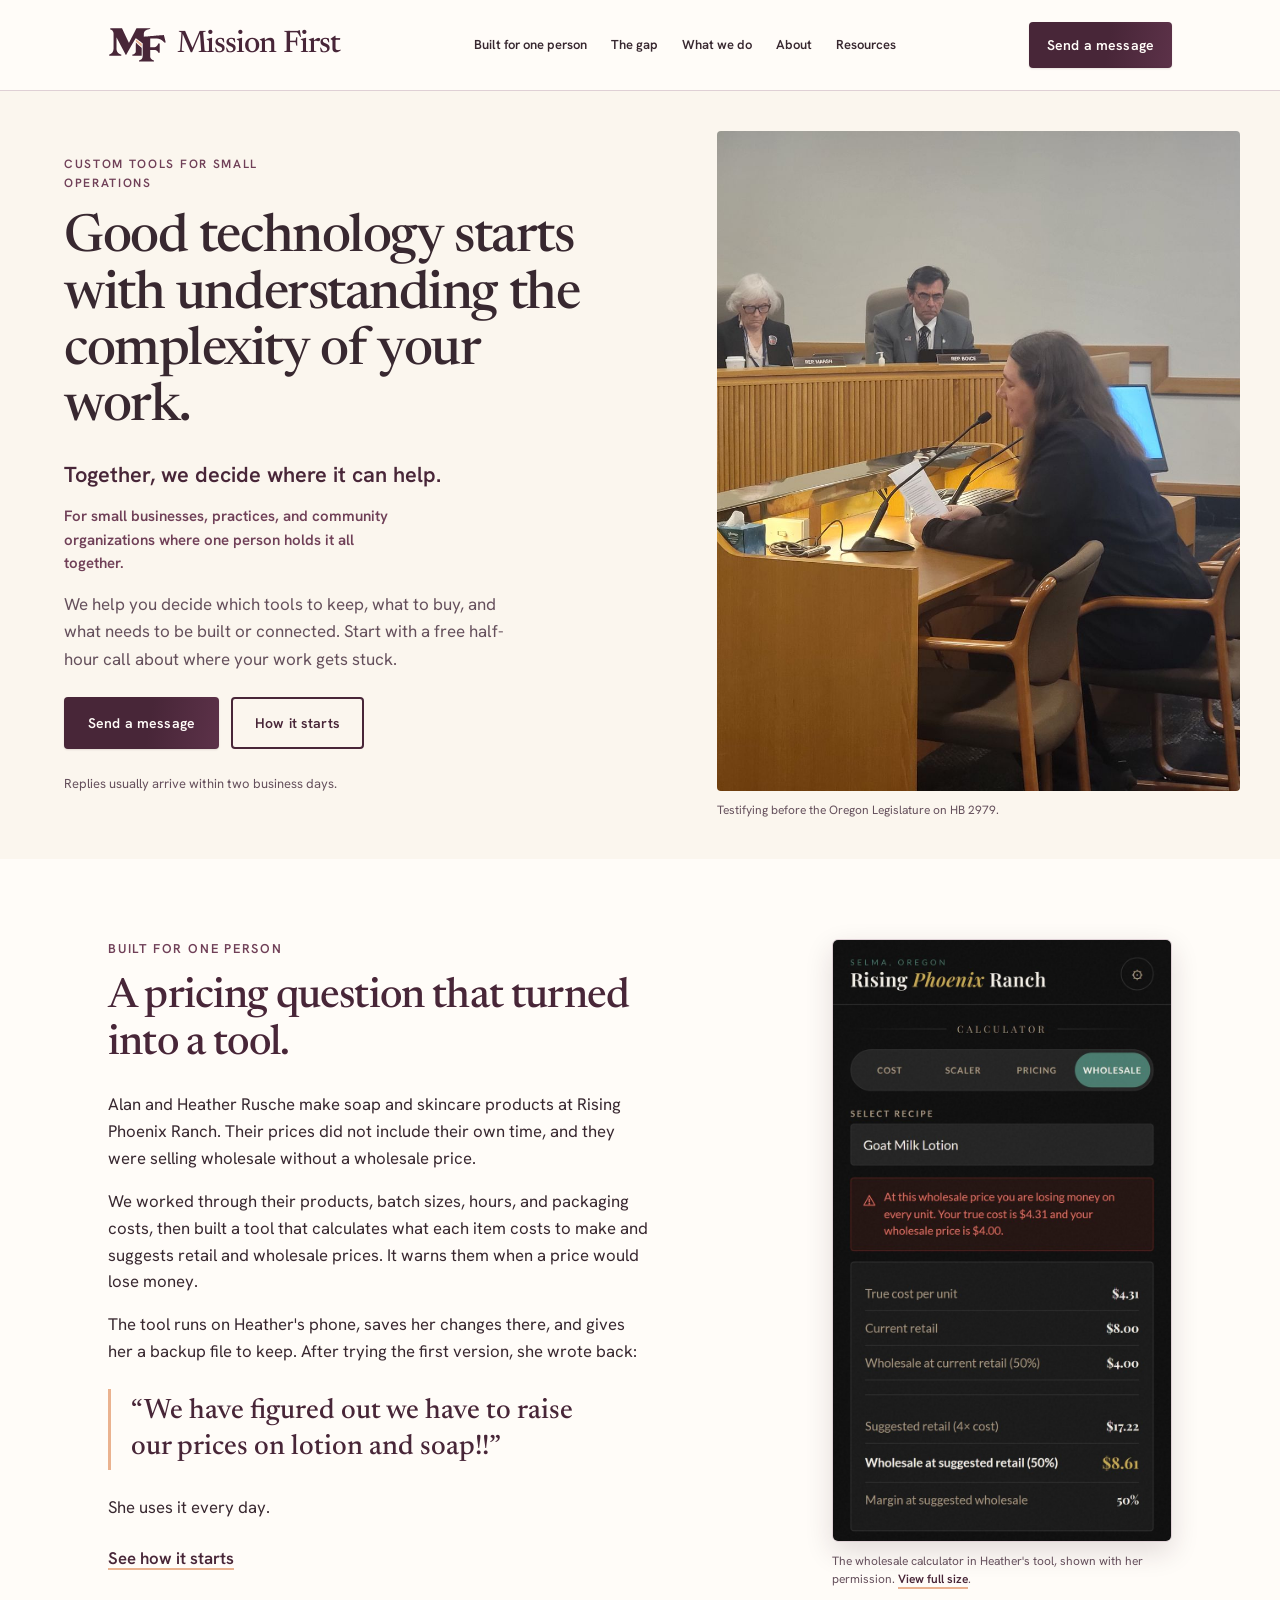
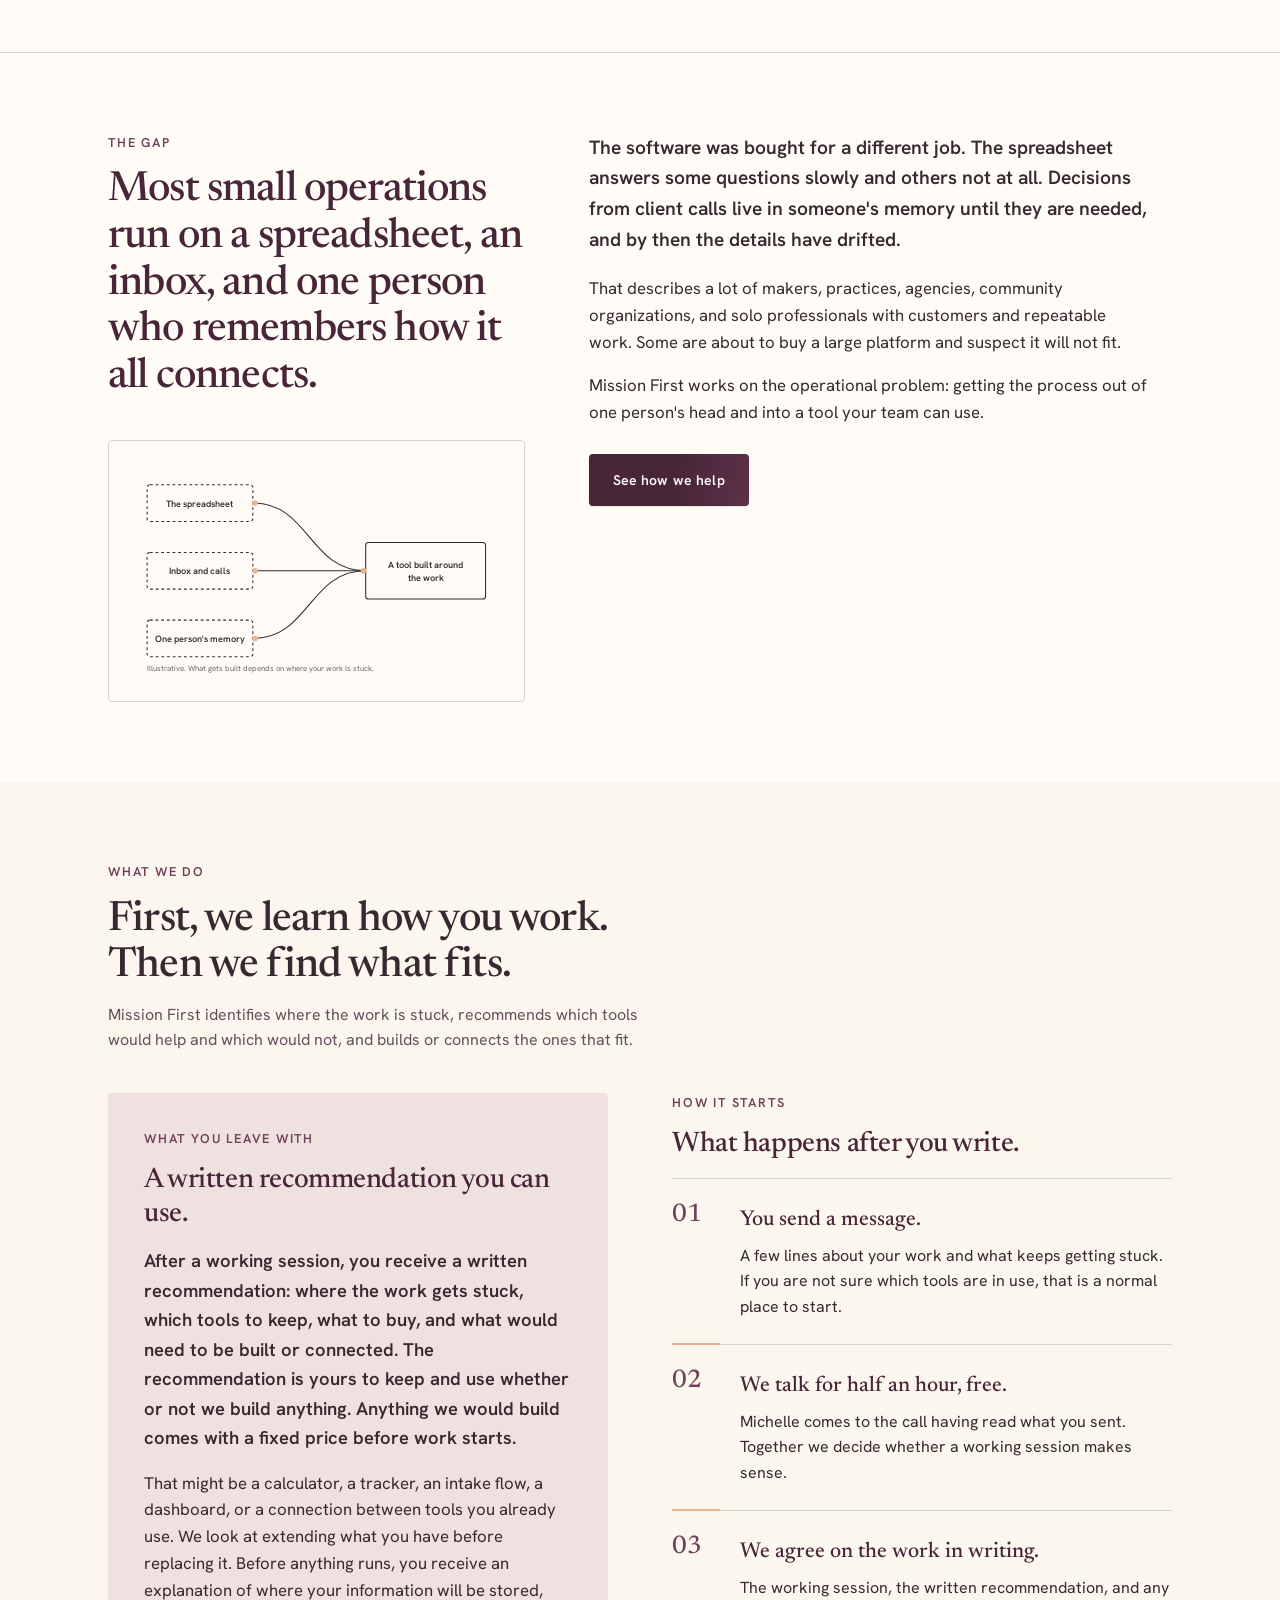
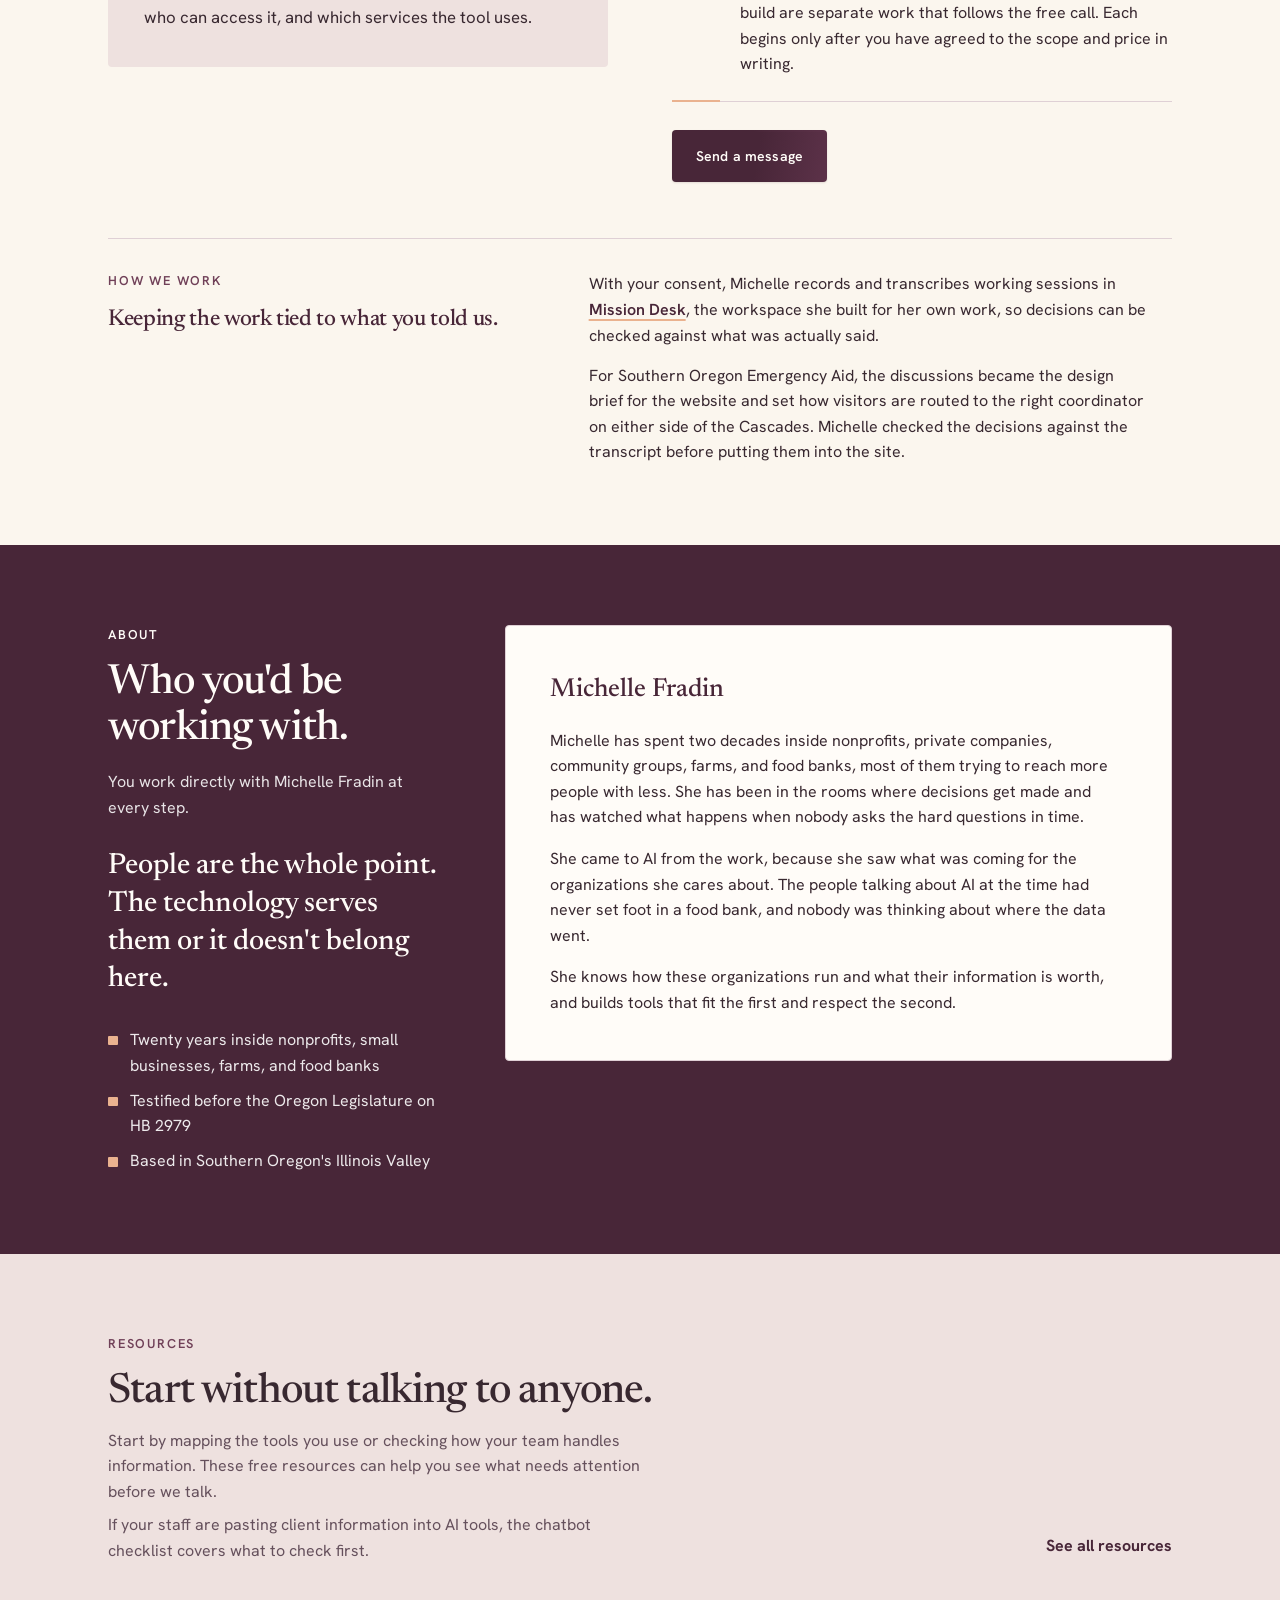
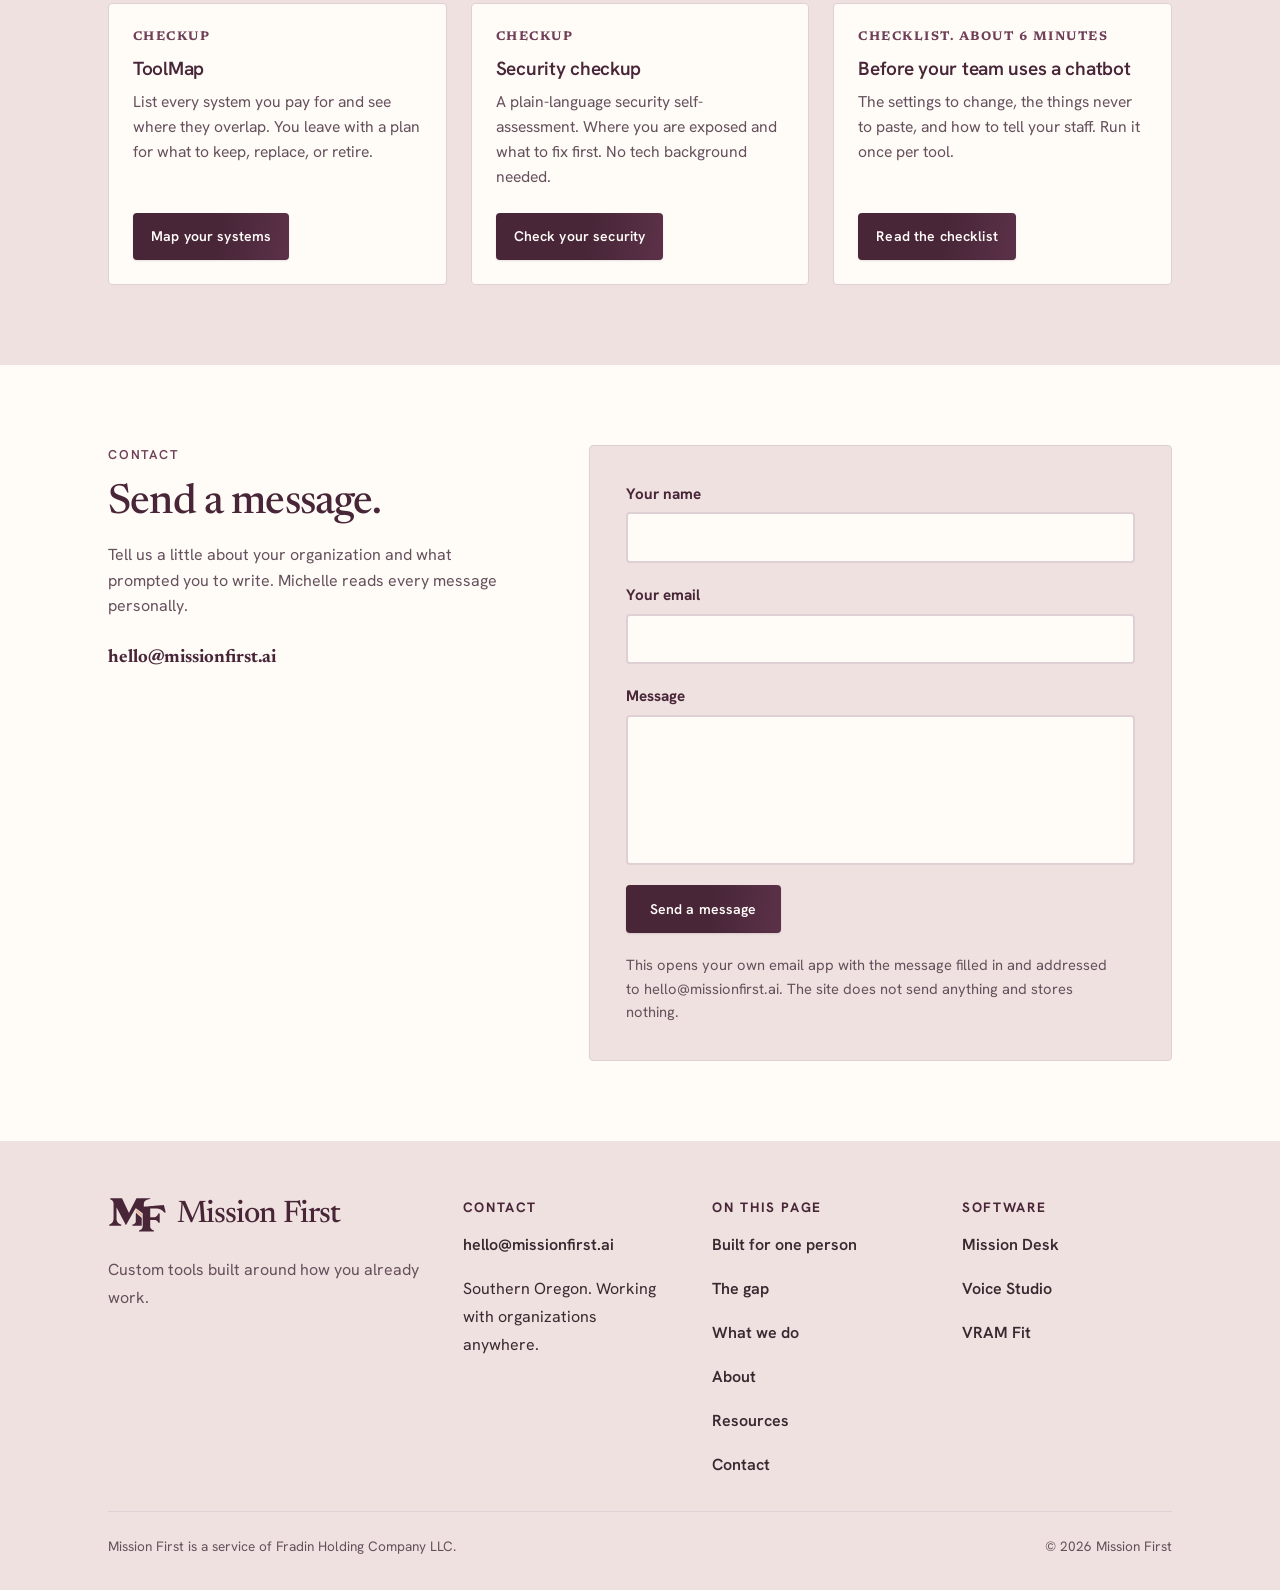
==== index.html @ 22f9c22f "missionfirst.ai site Fresh start for the public site. Content is identical to the live site at commi" ====
<!DOCTYPE html>
<html lang="en">
<head>
  <meta charset="UTF-8">
  <meta name="viewport" content="width=device-width, initial-scale=1.0">
  <title>Mission First. Custom tools for small operations</title>
  <meta name="description" content="Custom tools built around how you already work. Michelle Fradin looks at how a small operation gets its work done, says which tools would help, and builds or connects the ones that fit.">
  <meta property="og:title" content="Mission First. Custom tools for small operations">
  <meta property="og:description" content="Good technology starts with understanding the complexity of your work. Together, we decide where it can help.">
  <meta property="og:url" content="https://www.missionfirst.ai">
  <meta property="og:type" content="website">
  <link rel="canonical" href="https://www.missionfirst.ai">
  <link rel="icon" href="data:image/svg+xml,%3Csvg xmlns='http://www.w3.org/2000/svg' viewBox='0 0 32 32'%3E%3Crect width='32' height='32' rx='6' fill='%23482638'/%3E%3Ccircle cx='16' cy='16' r='6' fill='%23EAB28F'/%3E%3C/svg%3E">
  <link rel="stylesheet" href="/site.css?v=20260928c">
</head>
<body>

  <header>
    <div class="container header-row">
      <a href="#top" class="wordmark" aria-label="Mission First home"><span class="lockup"><svg class="mf-mark" viewBox="0 0 615 372" aria-hidden="true" focusable="false">
<path fill="currentColor" fill-rule="evenodd" d="M290.2,163.0 L290.0,163.5 L291.0,164.5 L291.0,170.5 L290.0,171.2 L290.0,173.5 L291.0,174.2 L291.0,181.5 L290.0,182.2 L290.0,258.5 L289.0,259.2 L289.0,262.5 L288.0,263.2 L288.0,265.5 L287.0,266.2 L287.0,267.5 L286.0,268.2 L286.0,269.5 L284.0,271.2 L284.0,272.5 L276.5,280.0 L275.2,280.0 L273.5,282.0 L272.2,282.0 L271.5,283.0 L270.2,283.0 L269.5,284.0 L268.2,284.0 L267.5,285.0 L265.2,285.0 L264.5,286.0 L262.2,286.0 L261.5,287.0 L259.2,287.0 L258.5,288.0 L255.2,288.0 L254.0,289.2 L254.0,299.5 L254.2,299.8 L351.5,299.8 L351.8,299.5 L351.8,219.2 L342.5,210.0 L341.2,210.0 L330.5,199.0 L329.2,199.0 L314.5,184.0 L313.2,184.0 L299.5,170.0 L298.2,170.0 L291.5,163.0 Z M583.8,85.2 L582.5,84.0 L572.2,84.0 L571.5,85.0 L560.2,85.0 L559.5,86.0 L547.2,86.0 L546.5,87.0 L535.2,87.0 L534.5,88.0 L523.2,88.0 L522.5,89.0 L511.2,89.0 L510.5,90.0 L500.2,90.0 L499.5,91.0 L488.2,91.0 L487.5,92.0 L476.2,92.0 L475.5,93.0 L466.2,93.0 L465.5,94.0 L453.2,94.0 L452.5,95.0 L441.2,95.0 L440.5,96.0 L429.2,96.0 L428.5,97.0 L417.2,97.0 L416.5,98.0 L405.2,98.0 L404.5,99.0 L392.2,99.0 L391.5,100.0 L379.2,100.0 L378.5,101.0 L374.2,101.0 L373.8,100.5 L373.8,67.2 L374.8,66.5 L374.8,61.2 L375.8,60.5 L375.8,58.2 L376.8,57.5 L376.8,55.2 L377.8,54.5 L377.8,53.2 L378.8,52.5 L378.8,51.2 L379.8,50.5 L379.8,49.2 L382.8,46.5 L382.8,45.2 L389.2,38.8 L390.5,38.8 L392.2,36.8 L393.5,36.8 L396.2,33.8 L397.5,33.8 L398.2,32.8 L399.5,32.8 L400.2,31.8 L401.5,31.8 L402.2,30.8 L403.5,30.8 L404.2,29.8 L406.5,29.8 L407.2,28.8 L408.5,28.8 L409.2,27.8 L411.5,27.8 L412.2,26.8 L413.5,26.8 L414.2,25.8 L417.5,25.8 L418.2,24.8 L421.5,24.8 L422.2,23.8 L425.5,23.8 L426.2,22.8 L430.5,22.8 L431.2,21.8 L438.5,21.8 L439.2,20.8 L440.5,20.8 L440.8,20.5 L440.8,14.2 L439.8,13.5 L439.8,12.2 L439.5,12.0 L298.2,12.0 L297.0,13.2 L297.0,14.5 L295.0,16.2 L295.0,17.5 L294.0,18.2 L294.0,19.5 L293.0,20.2 L293.0,21.5 L292.0,22.2 L292.0,23.5 L291.0,24.2 L291.0,25.5 L290.0,26.2 L290.0,27.5 L289.0,28.2 L289.0,29.5 L288.0,30.2 L288.0,31.5 L287.0,32.2 L287.0,33.5 L286.0,34.2 L286.0,35.5 L285.0,36.2 L285.0,37.5 L284.0,38.2 L284.0,39.5 L283.0,40.2 L283.0,41.5 L282.0,42.2 L282.0,43.5 L281.0,44.2 L281.0,45.5 L280.0,46.2 L280.0,47.5 L279.0,48.2 L279.0,49.5 L278.0,50.2 L278.0,51.5 L277.0,52.2 L277.0,53.5 L276.0,54.2 L276.0,55.5 L275.0,56.2 L275.0,57.5 L274.0,58.2 L274.0,59.5 L272.0,61.2 L272.0,62.5 L271.0,63.2 L271.0,64.5 L270.0,65.2 L270.0,66.5 L269.0,67.2 L269.0,68.5 L268.0,69.2 L268.0,70.5 L267.0,71.2 L267.0,72.5 L266.0,73.2 L266.0,74.5 L265.0,75.2 L265.0,76.5 L264.0,77.2 L264.0,78.5 L262.0,80.2 L262.0,81.5 L261.0,82.2 L261.0,83.5 L260.0,84.2 L260.0,85.5 L259.0,86.2 L259.0,87.5 L258.0,88.2 L258.0,89.5 L257.0,90.2 L257.0,91.5 L256.0,92.2 L256.0,93.5 L255.0,94.2 L255.0,95.5 L254.0,96.2 L254.0,97.5 L253.0,98.2 L253.0,99.5 L252.0,100.2 L252.0,101.5 L251.0,102.2 L251.0,103.5 L250.0,104.2 L250.0,105.5 L249.0,106.2 L249.0,107.5 L247.0,109.2 L247.0,110.5 L246.0,111.2 L246.0,112.5 L245.0,113.2 L245.0,114.5 L244.0,115.2 L244.0,116.5 L243.0,117.2 L243.0,118.5 L242.0,119.2 L242.0,120.5 L241.0,121.2 L241.0,122.5 L240.0,123.2 L240.0,124.5 L239.0,125.2 L239.0,126.5 L238.0,127.2 L238.0,128.5 L237.0,129.2 L237.0,130.5 L236.0,131.2 L236.0,132.5 L235.0,133.2 L235.0,134.5 L234.0,135.2 L234.0,136.5 L233.0,137.2 L233.0,138.5 L231.0,140.2 L231.0,141.5 L230.0,142.2 L230.0,143.5 L229.0,144.2 L229.0,145.5 L228.0,146.2 L228.0,147.5 L227.0,148.2 L227.0,149.5 L226.0,150.2 L226.0,151.5 L225.0,152.2 L225.0,153.5 L224.0,154.2 L224.0,155.5 L223.0,156.2 L223.0,157.5 L222.0,158.2 L222.0,159.5 L221.0,160.2 L221.0,161.5 L220.0,162.2 L220.0,163.5 L218.2,165.0 L217.8,164.5 L217.8,163.2 L216.8,162.5 L216.8,161.2 L215.8,160.5 L215.8,159.2 L214.8,158.5 L214.8,157.2 L213.8,156.5 L213.8,155.2 L212.8,154.5 L212.8,153.2 L211.8,152.5 L211.8,151.2 L210.8,150.5 L210.8,149.2 L209.8,148.5 L209.8,147.2 L208.8,146.5 L208.8,145.2 L207.8,144.5 L207.8,143.2 L206.8,142.5 L206.8,141.2 L205.8,140.5 L205.8,139.2 L204.8,138.5 L204.8,137.2 L203.8,136.5 L203.8,134.2 L202.8,133.5 L202.8,132.2 L201.8,131.5 L201.8,130.2 L200.8,129.5 L200.8,128.2 L199.8,127.5 L199.8,126.2 L198.8,125.5 L198.8,124.2 L197.8,123.5 L197.8,122.2 L196.8,121.5 L196.8,120.2 L195.8,119.5 L195.8,118.2 L194.8,117.5 L194.8,115.2 L193.8,114.5 L193.8,113.2 L192.8,112.5 L192.8,111.2 L191.8,110.5 L191.8,109.2 L190.8,108.5 L190.8,107.2 L189.8,106.5 L189.8,105.2 L188.8,104.5 L188.8,103.2 L187.8,102.5 L187.8,101.2 L186.8,100.5 L186.8,98.2 L185.8,97.5 L185.8,96.2 L184.8,95.5 L184.8,94.2 L183.8,93.5 L183.8,92.2 L182.8,91.5 L182.8,90.2 L181.8,89.5 L181.8,88.2 L180.8,87.5 L180.8,86.2 L179.8,85.5 L179.8,84.2 L178.8,83.5 L178.8,81.2 L177.8,80.5 L177.8,79.2 L176.8,78.5 L176.8,77.2 L175.8,76.5 L175.8,75.2 L174.8,74.5 L174.8,73.2 L173.8,72.5 L173.8,71.2 L172.8,70.5 L172.8,69.2 L171.8,68.5 L171.8,67.2 L170.8,66.5 L170.8,64.2 L169.8,63.5 L169.8,62.2 L168.8,61.5 L168.8,60.2 L167.8,59.5 L167.8,58.2 L166.8,57.5 L166.8,56.2 L165.8,55.5 L165.8,54.2 L164.8,53.5 L164.8,52.2 L163.8,51.5 L163.8,50.2 L162.8,49.5 L162.8,48.2 L161.8,47.5 L161.8,45.2 L160.8,44.5 L160.8,43.2 L159.8,42.5 L159.8,41.2 L158.8,40.5 L158.8,39.2 L157.8,38.5 L157.8,37.2 L156.8,36.5 L156.8,35.2 L155.8,34.5 L155.8,33.2 L154.8,32.5 L154.8,31.2 L153.8,30.5 L153.8,29.2 L152.8,28.5 L152.8,26.2 L151.8,25.5 L151.8,24.2 L150.8,23.5 L150.8,22.2 L149.8,21.5 L149.8,20.2 L148.8,19.5 L148.8,18.2 L147.8,17.5 L147.8,15.2 L146.5,14.0 L24.2,14.0 L24.0,14.2 L24.0,18.5 L23.0,19.2 L23.0,24.5 L24.5,24.8 L25.2,25.8 L27.5,25.8 L28.2,26.8 L29.5,26.8 L30.2,27.8 L31.5,27.8 L32.2,28.8 L33.5,28.8 L34.2,29.8 L35.5,29.8 L37.2,31.8 L38.5,31.8 L41.2,34.8 L42.5,34.8 L48.0,40.2 L48.0,41.5 L50.0,43.2 L50.0,44.5 L52.0,46.2 L52.0,47.5 L53.0,48.2 L53.0,49.5 L54.0,50.2 L54.0,51.5 L55.0,52.2 L55.0,54.5 L56.0,55.2 L56.0,58.5 L57.0,59.2 L57.0,65.5 L58.0,66.2 L58.0,228.5 L57.0,229.2 L57.0,238.5 L56.0,239.2 L56.0,243.5 L55.0,244.2 L55.0,246.5 L54.0,247.2 L54.0,249.5 L53.0,250.2 L53.0,252.5 L52.0,253.2 L52.0,254.5 L51.0,255.2 L51.0,257.5 L50.0,258.2 L50.0,259.5 L48.0,261.2 L48.0,262.5 L45.0,265.2 L45.0,266.5 L36.5,275.0 L35.2,275.0 L32.5,278.0 L31.2,278.0 L29.5,280.0 L28.2,280.0 L26.5,282.0 L25.2,282.0 L24.5,283.0 L23.2,283.0 L22.5,284.0 L21.2,284.0 L20.5,285.0 L19.2,285.0 L18.5,286.0 L17.2,286.0 L16.5,287.0 L14.2,287.0 L13.5,288.0 L12.0,288.2 L12.0,294.5 L13.0,295.2 L13.0,299.5 L13.2,299.8 L137.5,299.8 L138.8,298.5 L138.8,289.2 L137.5,288.0 L136.2,288.0 L135.5,287.0 L133.2,287.0 L132.5,286.0 L131.2,286.0 L130.5,285.0 L128.2,285.0 L127.5,284.0 L126.2,284.0 L125.5,283.0 L124.2,283.0 L123.5,282.0 L122.2,282.0 L121.5,281.0 L120.2,281.0 L119.5,280.0 L118.2,280.0 L117.5,279.0 L116.2,279.0 L114.5,277.0 L113.2,277.0 L110.5,274.0 L109.2,274.0 L99.8,264.5 L99.8,263.2 L97.8,261.5 L97.8,260.2 L96.8,259.5 L96.8,258.2 L95.8,257.5 L95.8,256.2 L94.8,255.5 L94.8,254.2 L93.8,253.5 L93.8,252.2 L92.8,251.5 L92.8,249.2 L91.8,248.5 L91.8,246.2 L90.8,245.5 L90.8,241.2 L89.8,240.5 L89.8,234.2 L88.8,233.5 L88.8,110.2 L89.2,109.8 L91.0,111.2 L91.0,112.5 L92.0,113.2 L92.0,114.5 L93.0,115.2 L93.0,116.5 L94.0,117.2 L94.0,118.5 L95.0,119.2 L95.0,120.5 L96.0,121.2 L96.0,122.5 L97.0,123.2 L97.0,124.5 L98.0,125.2 L98.0,126.5 L99.0,127.2 L99.0,128.5 L100.0,129.2 L100.0,130.5 L101.0,131.2 L101.0,132.5 L103.0,134.2 L103.0,135.5 L104.0,136.2 L104.0,137.5 L105.0,138.2 L105.0,139.5 L106.0,140.2 L106.0,141.5 L107.0,142.2 L107.0,143.5 L108.0,144.2 L108.0,145.5 L109.0,146.2 L109.0,147.5 L110.0,148.2 L110.0,149.5 L112.0,151.2 L112.0,152.5 L113.0,153.2 L113.0,154.5 L114.0,155.2 L114.0,156.5 L115.0,157.2 L115.0,158.5 L116.0,159.2 L116.0,160.5 L117.0,161.2 L117.0,162.5 L118.0,163.2 L118.0,164.5 L119.0,165.2 L119.0,166.5 L121.0,168.2 L121.0,169.5 L122.0,170.2 L122.0,171.5 L123.0,172.2 L123.0,173.5 L124.0,174.2 L124.0,175.5 L125.0,176.2 L125.0,177.5 L126.0,178.2 L126.0,179.5 L127.0,180.2 L127.0,181.5 L128.0,182.2 L128.0,183.5 L129.0,184.2 L129.0,185.5 L130.0,186.2 L130.0,187.5 L132.0,189.2 L132.0,190.5 L133.0,191.2 L133.0,192.5 L134.0,193.2 L134.0,194.5 L135.0,195.2 L135.0,196.5 L136.0,197.2 L136.0,198.5 L137.0,199.2 L137.0,200.5 L138.0,201.2 L138.0,202.5 L139.0,203.2 L139.0,204.5 L141.0,206.2 L141.0,207.5 L142.0,208.2 L142.0,209.5 L143.0,210.2 L143.0,211.5 L144.0,212.2 L144.0,213.5 L145.0,214.2 L145.0,215.5 L146.0,216.2 L146.0,217.5 L147.0,218.2 L147.0,219.5 L148.0,220.2 L148.0,221.5 L150.0,223.2 L150.0,224.5 L151.0,225.2 L151.0,226.5 L152.0,227.2 L152.0,228.5 L153.0,229.2 L153.0,230.5 L154.0,231.2 L154.0,232.5 L155.0,233.2 L155.0,234.5 L156.0,235.2 L156.0,236.5 L157.0,237.2 L157.0,238.5 L159.0,240.2 L159.0,241.5 L160.0,242.2 L160.0,243.5 L161.0,244.2 L161.0,245.5 L162.0,246.2 L162.0,247.5 L163.0,248.2 L163.0,249.5 L164.0,250.2 L164.0,251.5 L165.0,252.2 L165.0,253.5 L166.0,254.2 L166.0,255.5 L167.0,256.2 L167.0,257.5 L168.0,258.2 L168.0,259.5 L170.0,261.2 L170.0,262.5 L171.0,263.2 L171.0,264.5 L172.0,265.2 L172.0,266.5 L173.0,267.2 L173.0,268.5 L174.0,269.2 L174.0,270.5 L175.0,271.2 L175.0,272.5 L176.0,273.2 L176.0,274.5 L177.0,275.2 L177.0,276.5 L178.0,277.2 L178.0,278.5 L179.0,279.2 L179.0,280.5 L180.0,281.2 L180.0,282.5 L182.0,284.2 L182.0,285.5 L183.0,286.2 L183.0,287.5 L184.0,288.2 L184.0,289.5 L185.0,290.2 L185.0,291.5 L186.0,292.2 L186.0,293.5 L187.2,294.8 L187.8,294.5 L187.8,293.2 L189.8,291.5 L189.8,290.2 L190.8,289.5 L190.8,288.2 L191.8,287.5 L191.8,286.2 L192.8,285.5 L192.8,284.2 L194.8,282.5 L194.8,281.2 L195.8,280.5 L195.8,279.2 L196.8,278.5 L196.8,277.2 L198.8,275.5 L198.8,274.2 L199.8,273.5 L199.8,272.2 L200.8,271.5 L200.8,270.2 L201.8,269.5 L201.8,268.2 L203.8,266.5 L203.8,265.2 L204.8,264.5 L204.8,263.2 L205.8,262.5 L205.8,261.2 L207.8,259.5 L207.8,258.2 L208.8,257.5 L208.8,256.2 L209.8,255.5 L209.8,254.2 L210.8,253.5 L210.8,252.2 L211.8,251.5 L211.8,250.2 L213.8,248.5 L213.8,247.2 L214.8,246.5 L214.8,245.2 L216.8,243.5 L216.8,242.2 L217.8,241.5 L217.8,240.2 L218.8,239.5 L218.8,238.2 L219.8,237.5 L219.8,236.2 L221.8,234.5 L221.8,233.2 L222.8,232.5 L222.8,231.2 L223.8,230.5 L223.8,229.2 L225.8,227.5 L225.8,226.2 L226.8,225.5 L226.8,224.2 L227.8,223.5 L227.8,222.2 L228.8,221.5 L228.8,220.2 L230.8,218.5 L230.8,217.2 L231.8,216.5 L231.8,215.2 L232.8,214.5 L232.8,213.2 L234.8,211.5 L234.8,210.2 L235.8,209.5 L235.8,208.2 L236.8,207.5 L236.8,206.2 L238.8,204.5 L238.8,203.2 L239.8,202.5 L239.8,201.2 L240.8,200.5 L240.8,199.2 L242.8,197.5 L242.8,196.2 L243.8,195.5 L243.8,194.2 L244.8,193.5 L244.8,192.2 L245.8,191.5 L245.8,190.2 L247.8,188.5 L247.8,187.2 L249.8,185.5 L249.8,184.2 L250.8,183.5 L250.8,182.2 L251.8,181.5 L251.8,180.2 L253.8,178.5 L253.8,177.2 L254.8,176.5 L254.8,175.2 L256.8,173.5 L256.8,172.2 L257.8,171.5 L257.8,170.2 L258.8,169.5 L258.8,168.2 L259.8,167.5 L259.8,166.2 L261.8,164.5 L261.8,163.2 L262.8,162.5 L262.8,161.2 L264.8,159.5 L264.8,158.2 L265.8,157.5 L265.8,156.2 L267.8,154.5 L267.8,153.2 L268.8,152.5 L268.8,151.2 L270.8,149.5 L270.8,148.2 L271.8,147.5 L271.8,146.2 L272.8,145.5 L272.8,144.2 L273.8,143.5 L273.8,142.2 L275.8,140.5 L275.8,139.2 L276.8,138.5 L276.8,137.2 L278.8,135.5 L278.8,134.2 L279.8,133.5 L279.8,132.2 L281.8,130.5 L281.8,129.2 L282.8,128.5 L282.8,127.2 L284.8,125.5 L284.8,124.2 L285.8,123.5 L285.8,122.2 L287.8,120.5 L287.8,119.2 L288.8,118.5 L288.8,117.2 L289.2,116.8 L290.5,116.8 L294.2,120.8 L295.5,120.8 L298.2,123.8 L299.5,123.8 L301.2,125.8 L302.5,125.8 L304.2,127.8 L305.5,127.8 L308.2,130.8 L309.5,130.8 L312.2,133.8 L313.5,133.8 L316.2,136.8 L317.5,136.8 L320.2,139.8 L321.5,139.8 L324.2,142.8 L325.5,142.8 L328.2,145.8 L329.5,145.8 L332.2,148.8 L333.5,148.8 L336.2,151.8 L337.5,151.8 L340.2,154.8 L341.5,154.8 L344.2,157.8 L345.5,157.8 L348.2,160.8 L349.5,160.8 L352.2,163.8 L353.5,163.8 L356.2,166.8 L357.5,166.8 L360.2,169.8 L361.5,169.8 L362.0,170.2 L362.0,307.5 L361.0,308.2 L361.0,315.5 L360.0,316.2 L360.0,319.5 L359.0,320.2 L359.0,321.5 L358.0,322.2 L358.0,324.5 L356.0,326.2 L356.0,327.5 L354.0,329.2 L354.0,330.5 L346.5,338.0 L345.2,338.0 L343.5,340.0 L342.2,340.0 L340.5,342.0 L339.2,342.0 L337.5,344.0 L336.2,344.0 L335.5,345.0 L334.2,345.0 L333.5,346.0 L331.2,346.0 L330.5,347.0 L329.2,347.0 L328.5,348.0 L326.2,348.0 L325.5,349.0 L323.0,349.2 L323.0,359.5 L323.2,359.8 L479.5,359.8 L479.8,359.5 L479.8,349.2 L477.2,349.0 L476.5,348.0 L474.2,348.0 L473.5,347.0 L471.2,347.0 L470.5,346.0 L469.2,346.0 L468.5,345.0 L467.2,345.0 L466.5,344.0 L465.2,344.0 L464.5,343.0 L463.2,343.0 L461.5,341.0 L460.2,341.0 L458.5,339.0 L457.2,339.0 L453.5,335.0 L452.2,335.0 L450.8,333.5 L450.8,332.2 L446.8,328.5 L446.8,327.2 L444.8,325.5 L444.8,324.2 L443.8,323.5 L443.8,321.2 L442.8,320.5 L442.8,318.2 L441.8,317.5 L441.8,314.2 L440.8,313.5 L440.8,305.2 L439.8,304.5 L439.8,302.2 L440.8,301.5 L440.8,240.2 L442.2,238.8 L488.5,238.8 L489.2,239.8 L493.5,239.8 L494.2,240.8 L496.5,240.8 L497.2,241.8 L499.5,241.8 L500.2,242.8 L501.5,242.8 L502.2,243.8 L503.5,243.8 L504.2,244.8 L505.5,244.8 L507.2,246.8 L508.5,246.8 L510.2,248.8 L511.5,248.8 L518.0,255.2 L518.0,256.5 L521.0,259.2 L521.0,260.5 L523.0,262.2 L523.0,263.5 L524.0,264.2 L524.0,265.5 L525.0,266.2 L525.0,267.5 L526.0,268.2 L526.2,269.8 L539.5,269.8 L539.8,269.5 L539.8,172.2 L538.2,172.0 L537.5,171.0 L525.2,171.0 L524.0,172.2 L524.0,174.5 L523.0,175.2 L523.0,177.5 L522.0,178.2 L522.0,179.5 L521.0,180.2 L521.0,181.5 L520.0,182.2 L520.0,183.5 L519.0,184.2 L519.0,185.5 L518.0,186.2 L518.0,187.5 L516.0,189.2 L516.0,190.5 L514.0,192.2 L514.0,193.5 L503.5,204.0 L502.2,204.0 L500.5,206.0 L499.2,206.0 L498.5,207.0 L497.2,207.0 L496.5,208.0 L495.2,208.0 L494.5,209.0 L492.2,209.0 L491.5,210.0 L489.2,210.0 L488.5,211.0 L484.2,211.0 L483.5,212.0 L442.2,212.0 L440.8,210.5 L440.8,122.2 L442.2,120.8 L492.5,120.8 L493.2,119.8 L499.5,119.8 L500.2,120.8 L517.5,120.8 L518.2,121.8 L524.5,121.8 L525.2,122.8 L528.5,122.8 L529.2,123.8 L531.5,123.8 L532.2,124.8 L535.5,124.8 L536.2,125.8 L538.5,125.8 L539.2,126.8 L541.5,126.8 L542.2,127.8 L543.5,127.8 L544.2,128.8 L546.5,128.8 L547.2,129.8 L548.5,129.8 L549.2,130.8 L550.5,130.8 L551.2,131.8 L552.5,131.8 L553.2,132.8 L554.5,132.8 L556.2,134.8 L557.5,134.8 L558.2,135.8 L559.5,135.8 L561.2,137.8 L562.5,137.8 L564.2,139.8 L565.5,139.8 L568.2,142.8 L569.5,142.8 L585.0,158.2 L585.0,159.5 L589.2,163.8 L590.2,162.8 L597.5,162.8 L598.2,161.8 L602.5,161.8 L602.8,160.2 L601.8,159.5 L601.8,156.2 L600.8,155.5 L600.8,152.2 L599.8,151.5 L599.8,148.2 L598.8,147.5 L598.8,144.2 L597.8,143.5 L597.8,140.2 L596.8,139.5 L596.8,136.2 L595.8,135.5 L595.8,132.2 L594.8,131.5 L594.8,128.2 L593.8,127.5 L593.8,124.2 L592.8,123.5 L592.8,120.2 L591.8,119.5 L591.8,116.2 L590.8,115.5 L590.8,112.2 L589.8,111.5 L589.8,108.2 L588.8,107.5 L588.8,104.2 L587.8,103.5 L587.8,100.2 L586.8,99.5 L586.8,96.2 L585.8,95.5 L585.8,93.2 L584.8,92.5 L584.8,89.2 L583.8,88.5 Z"/>
<path fill="var(--mf-logo-accent, transparent)" fill-rule="evenodd" d="M291.2,131.0 L291.0,131.2 L291.0,149.5 L294.2,152.8 L295.5,152.8 L310.2,167.8 L311.5,167.8 L324.2,180.8 L325.5,180.8 L338.2,193.8 L339.5,193.8 L348.2,202.8 L349.5,202.8 L351.5,204.8 L351.8,204.5 L351.8,191.2 L352.8,190.5 L351.8,189.5 L351.8,174.2 L350.5,173.0 L349.2,173.0 L347.5,171.0 L346.2,171.0 L343.5,168.0 L342.2,168.0 L340.5,166.0 L339.2,166.0 L337.5,164.0 L336.2,164.0 L333.5,161.0 L332.2,161.0 L330.5,159.0 L329.2,159.0 L326.5,156.0 L325.2,156.0 L322.5,153.0 L321.2,153.0 L318.5,150.0 L317.2,150.0 L314.5,147.0 L313.2,147.0 L311.5,145.0 L310.2,145.0 L307.5,142.0 L306.2,142.0 L303.5,139.0 L302.2,139.0 L299.5,136.0 L298.2,136.0 L295.5,133.0 L294.2,133.0 L292.5,131.0 Z"/>
</svg><span class="wordmark-text">Mission First</span></span></a>
      <button class="menu-toggle" type="button" aria-expanded="false" aria-controls="page-nav">Menu</button>
      <nav class="nav" id="page-nav" aria-label="Page sections">
        <a href="#built">Built for one person</a>
        <a href="#problem">The gap</a>
        <a href="#work">What we do</a>
        <a href="#about">About</a>
        <a href="/resources/">Resources</a>
      </nav>
      <a href="#contact" class="btn btn-sm">Send a message</a>
    </div>
  </header>

  <main id="top">

    <section class="hero" aria-labelledby="hero-heading">
      <figure class="hero-figure">
        <img class="hero-media" src="assets/michelle-testifying.jpg" alt="Michelle Fradin at the witness table, testifying before an Oregon House committee" width="1600" height="1200" fetchpriority="high">
        <figcaption>Testifying before the Oregon Legislature on HB 2979.</figcaption>
      </figure>
      <div class="container hero-content">
        <span class="eyebrow">Custom tools for small operations</span>
        <h1 id="hero-heading">Good technology starts with understanding the complexity of your work.</h1>
        <p class="hero-intro">Together, we decide where it can help.</p>
        <p class="hero-who">For small businesses, practices, and community organizations where one person holds it all together.</p>
        <p class="lead">We help you decide which tools to keep, what to buy, and what needs to be built or connected. Start with a free half-hour call about where your work gets stuck.</p>
        <div class="hero-actions">
          <a href="#contact" class="btn">Send a message</a>
          <a href="#next" class="btn btn-ghost-light">How it starts</a>
        </div>
        <p class="hero-note">Replies usually arrive within two business days.</p>
      </div>
    </section>

    <section class="built" id="built" aria-labelledby="built-heading">
      <div class="container built-grid built-story">
        <div class="built-head">
          <span class="eyebrow">Built for one person</span>
          <h2 id="built-heading">A pricing question that turned into a tool.</h2>
        </div>
        <div class="built-text">
          <p>Alan and Heather Rusche make soap and skincare products at Rising Phoenix Ranch. Their prices did not include their own time, and they were selling wholesale without a wholesale price.</p>
          <p>We worked through their products, batch sizes, hours, and packaging costs, then built a tool that calculates what each item costs to make and suggests retail and wholesale prices. It warns them when a price would lose money.</p>
          <p>The tool runs on Heather's phone, saves her changes there, and gives her a backup file to keep. After trying the first version, she wrote back:</p>
          <blockquote class="built-quote"><p>&ldquo;We have figured out we have to raise our prices on lotion and soap!!&rdquo;</p></blockquote>
          <p>She uses it every day.</p>
          <p class="text-link"><a href="#next">See how it starts</a></p>
        </div>
        <figure class="example-shot phone-shot built-shot">
          <a href="assets/rising-phoenix-wholesale-full.jpg" class="shot-link"><img src="assets/rising-phoenix-wholesale.jpg" alt="The Rising Phoenix Ranch tool at phone size, Calculator tab, Wholesale mode, for Goat Milk Lotion. A red warning reads: at this wholesale price you are losing money on every unit. Your true cost is $4.31 and your wholesale price is $4.00. Below it, a suggested wholesale price of $8.61." width="800" height="1422" loading="lazy"></a>
          <figcaption>The wholesale calculator in Heather's tool, shown with her permission. <a href="assets/rising-phoenix-wholesale-full.jpg">View full size</a>.</figcaption>
        </figure>
      </div>
    </section>

    <section class="band" id="problem" aria-labelledby="problem-heading">
      <div class="container band-grid problem-grid">
        <div class="problem-head">
          <span class="eyebrow">The gap</span>
          <h2 id="problem-heading">Most small operations run on a spreadsheet, an inbox, and one person who remembers how it all connects.</h2>
        </div>
        <div class="problem-text">
          <p class="lead">The software was bought for a different job. The spreadsheet answers some questions slowly and others not at all. Decisions from client calls live in someone's memory until they are needed, and by then the details have drifted.</p>
          <p>That describes a lot of makers, practices, agencies, community organizations, and solo professionals with customers and repeatable work. Some are about to buy a large platform and suspect it will not fit.</p>
          <p>Mission First works on the operational problem: getting the process out of one person's head and into a tool your team can use.</p>
          <a href="#work" class="btn">See how we help</a>
        </div>
        <figure class="who-diagram problem-diagram" aria-labelledby="diagram-title">
          <svg viewBox="0 0 520 300" role="img" aria-labelledby="diagram-title diagram-desc">
            <title id="diagram-title">Where the work lives before a tool is built around it</title>
            <desc id="diagram-desc">Illustrative diagram. A spreadsheet, an inbox and calls, and one person's memory each hold part of the process. A tool built around the work brings those parts together in one place the whole team can use.</desc>
            <g fill="none" stroke="currentColor" stroke-width="1.5">
              <rect x="20" y="28" width="150" height="52" rx="4" stroke-dasharray="4 4"/>
              <rect x="20" y="124" width="150" height="52" rx="4" stroke-dasharray="4 4"/>
              <rect x="20" y="220" width="150" height="52" rx="4" stroke-dasharray="4 4"/>
              <rect x="330" y="110" width="170" height="80" rx="4"/>
              <path d="M170 54 C 250 54, 250 150, 330 150"/>
              <path d="M170 150 H330"/>
              <path d="M170 246 C 250 246, 250 150, 330 150"/>
            </g>
            <g fill="var(--accent)"><circle cx="327" cy="150" r="4"/><circle cx="173" cy="54" r="4"/><circle cx="173" cy="150" r="4"/><circle cx="173" cy="246" r="4"/></g>
            <g fill="currentColor" font-family="Hanken Grotesk, system-ui, sans-serif" font-size="13" font-weight="600" text-anchor="middle">
              <text x="95" y="59">The spreadsheet</text>
              <text x="95" y="155">Inbox and calls</text>
              <text x="95" y="251">One person's memory</text>
              <text x="415" y="146">A tool built around</text><text x="415" y="164">the work</text>
            </g>
            <text x="20" y="292" fill="currentColor" font-family="Hanken Grotesk, system-ui, sans-serif" font-size="11" opacity=".7">Illustrative. What gets built depends on where your work is stuck.</text>
          </svg>
        </figure>
      </div>
    </section>

    <section class="work" id="work" aria-labelledby="work-heading">
      <div class="container">
        <div class="section-head">
          <span class="eyebrow">What we do</span>
          <h2 id="work-heading">First, we learn how you work. Then we find what fits.</h2>
          <p class="soft">Mission First identifies where the work is stuck, recommends which tools would help and which would not, and builds or connects the ones that fit.</p>
        </div>
        <div class="work-grid">
          <div class="work-leave" id="leave">
            <span class="eyebrow">What you leave with</span>
            <h3>A written recommendation you can use.</h3>
            <p class="lead">After a working session, you receive a written recommendation: where the work gets stuck, which tools to keep, what to buy, and what would need to be built or connected. The recommendation is yours to keep and use whether or not we build anything. Anything we would build comes with a fixed price before work starts.</p>
            <p>That might be a calculator, a tracker, an intake flow, a dashboard, or a connection between tools you already use. We look at extending what you have before replacing it. Before anything runs, you receive an explanation of where your information will be stored, who can access it, and which services the tool uses.</p>
          </div>
          <div class="work-next" id="next">
            <span class="eyebrow">How it starts</span>
            <h3>What happens after you write.</h3>
            <ol class="steps">
              <li>
                <strong>You send a message.</strong>
                <p>A few lines about your work and what keeps getting stuck. If you are not sure which tools are in use, that is a normal place to start.</p>
              </li>
              <li>
                <strong>We talk for half an hour, free.</strong>
                <p>Michelle comes to the call having read what you sent. Together we decide whether a working session makes sense.</p>
              </li>
              <li>
                <strong>We agree on the work in writing.</strong>
                <p>The working session, the written recommendation, and any build are separate work that follows the free call. Each begins only after you have agreed to the scope and price in writing.</p>
              </li>
            </ol>
            <a href="#contact" class="btn">Send a message</a>
          </div>
        </div>
        <aside class="work-method" id="method" aria-labelledby="method-heading">
          <div>
            <span class="eyebrow">How we work</span>
            <h3 id="method-heading">Keeping the work tied to what you told us.</h3>
          </div>
          <div>
            <p>With your consent, Michelle records and transcribes working sessions in <a href="/mission-desk/">Mission Desk</a>, the workspace she built for her own work, so decisions can be checked against what was actually said.</p>
            <p>For Southern Oregon Emergency Aid, the discussions became the design brief for the website and set how visitors are routed to the right coordinator on either side of the Cascades. Michelle checked the decisions against the transcript before putting them into the site.</p>
          </div>
        </aside>
      </div>
    </section>

    <section class="about on-green" id="about" aria-labelledby="about-heading">
      <div class="container about-grid">
        <div class="about-intro">
          <span class="eyebrow">About</span>
          <h2 id="about-heading">Who you'd be working with.</h2>
          <p>You work directly with Michelle Fradin at every step.</p>
          <!-- Copy below is adapted from the legacy promise section. -->
          <blockquote class="promise">
            <p>People are the whole point. The technology serves them or it doesn't belong here.</p>
          </blockquote>
          <ul class="about-facts">
            <li>Twenty years inside nonprofits, small businesses, farms, and food banks</li>
            <li>Testified before the Oregon Legislature on HB 2979</li>
            <li>Based in Southern Oregon's Illinois Valley</li>
          </ul>
        </div>
        <div class="about-card">
          <div>
          <p class="name">Michelle Fradin</p>
          <p>Michelle has spent two decades inside nonprofits, private companies, community groups, farms, and food banks, most of them trying to reach more people with less. She has been in the rooms where decisions get made and has watched what happens when nobody asks the hard questions in time.</p>
          <p>She came to AI from the work, because she saw what was coming for the organizations she cares about. The people talking about AI at the time had never set foot in a food bank, and nobody was thinking about where the data went.</p>
          <p>She knows how these organizations run and what their information is worth, and builds tools that fit the first and respect the second.</p>
          </div>
        </div>
      </div>
    </section>

    <section class="home-res" id="resources" aria-labelledby="res-heading">
      <div class="container">
        <div class="section-head">
          <div>
            <span class="eyebrow">Resources</span>
            <h2 id="res-heading">Start without talking to anyone.</h2>
            <p class="soft">Start by mapping the tools you use or checking how your team handles information. These free resources can help you see what needs attention before we talk.</p>
            <p class="soft">If your staff are pasting client information into AI tools, the chatbot checklist covers what to check first.</p>
          </div>
          <a href="/resources/">See all resources</a>
        </div>
        <ul class="res-grid" style="margin-top:2rem">
          <li class="res-card">
            <div class="res-body">
              <span class="res-kind">Checkup</span>
              <h3><a href="/toolmap/">ToolMap</a></h3>
              <p>List every system you pay for and see where they overlap. You leave with a plan for what to keep, replace, or retire.</p>
            </div>
            <div class="res-foot"><a href="/toolmap/" class="btn btn-sm">Map your systems</a></div>
          </li>
          <li class="res-card">
            <div class="res-body">
              <span class="res-kind">Checkup</span>
              <h3><a href="/security-checkup/">Security checkup</a></h3>
              <p>A plain-language security self-assessment. Where you are exposed and what to fix first. No tech background needed.</p>
            </div>
            <div class="res-foot"><a href="/security-checkup/" class="btn btn-sm">Check your security</a></div>
          </li>
          <li class="res-card">
            <div class="res-body">
              <span class="res-kind">Checklist. About 6 minutes</span>
              <h3><a href="/resources/before-your-team-uses-a-chatbot/">Before your team uses a chatbot</a></h3>
              <p>The settings to change, the things never to paste, and how to tell your staff. Run it once per tool.</p>
            </div>
            <div class="res-foot"><a href="/resources/before-your-team-uses-a-chatbot/" class="btn btn-sm">Read the checklist</a></div>
          </li>
        </ul>
      </div>
    </section>

    <section class="contact" id="contact" aria-labelledby="contact-heading">
      <div class="container contact-grid">
        <div>
          <span class="eyebrow">Contact</span>
          <h2 id="contact-heading">Send a message.</h2>
          <p class="soft">Tell us a little about your organization and what prompted you to write. Michelle reads every message personally.</p>
          <a href="mailto:hello@missionfirst.ai" class="email-link">hello@missionfirst.ai</a>
        </div>
        <form id="contact-form" novalidate>
          <div class="field">
            <label for="name">Your name</label>
            <input type="text" id="name" name="name" autocomplete="name" required>
          </div>
          <div class="field">
            <label for="email">Your email</label>
            <input type="email" id="email" name="email" autocomplete="email" required>
          </div>
          <div class="field">
            <label for="message">Message</label>
            <textarea id="message" name="message" required></textarea>
          </div>
          <div>
            <button type="submit" class="btn">Send a message</button>
          </div>
          <p class="form-note">This opens your own email app with the message filled in and addressed to hello@missionfirst.ai. The site does not send anything and stores nothing.</p>
          <p class="form-status" id="form-status" role="status">Your email app should have opened with the message ready. Nothing is sent until you press send there. If it did not open, write to hello@missionfirst.ai directly.</p>
        </form>
      </div>
    </section>

  </main>

  <footer>
    <div class="container">
      <div class="footer-grid">
        <div>
          <span class="wordmark"><span class="lockup"><svg class="mf-mark" viewBox="0 0 615 372" aria-hidden="true" focusable="false">
<path fill="currentColor" fill-rule="evenodd" d="M290.2,163.0 L290.0,163.5 L291.0,164.5 L291.0,170.5 L290.0,171.2 L290.0,173.5 L291.0,174.2 L291.0,181.5 L290.0,182.2 L290.0,258.5 L289.0,259.2 L289.0,262.5 L288.0,263.2 L288.0,265.5 L287.0,266.2 L287.0,267.5 L286.0,268.2 L286.0,269.5 L284.0,271.2 L284.0,272.5 L276.5,280.0 L275.2,280.0 L273.5,282.0 L272.2,282.0 L271.5,283.0 L270.2,283.0 L269.5,284.0 L268.2,284.0 L267.5,285.0 L265.2,285.0 L264.5,286.0 L262.2,286.0 L261.5,287.0 L259.2,287.0 L258.5,288.0 L255.2,288.0 L254.0,289.2 L254.0,299.5 L254.2,299.8 L351.5,299.8 L351.8,299.5 L351.8,219.2 L342.5,210.0 L341.2,210.0 L330.5,199.0 L329.2,199.0 L314.5,184.0 L313.2,184.0 L299.5,170.0 L298.2,170.0 L291.5,163.0 Z M583.8,85.2 L582.5,84.0 L572.2,84.0 L571.5,85.0 L560.2,85.0 L559.5,86.0 L547.2,86.0 L546.5,87.0 L535.2,87.0 L534.5,88.0 L523.2,88.0 L522.5,89.0 L511.2,89.0 L510.5,90.0 L500.2,90.0 L499.5,91.0 L488.2,91.0 L487.5,92.0 L476.2,92.0 L475.5,93.0 L466.2,93.0 L465.5,94.0 L453.2,94.0 L452.5,95.0 L441.2,95.0 L440.5,96.0 L429.2,96.0 L428.5,97.0 L417.2,97.0 L416.5,98.0 L405.2,98.0 L404.5,99.0 L392.2,99.0 L391.5,100.0 L379.2,100.0 L378.5,101.0 L374.2,101.0 L373.8,100.5 L373.8,67.2 L374.8,66.5 L374.8,61.2 L375.8,60.5 L375.8,58.2 L376.8,57.5 L376.8,55.2 L377.8,54.5 L377.8,53.2 L378.8,52.5 L378.8,51.2 L379.8,50.5 L379.8,49.2 L382.8,46.5 L382.8,45.2 L389.2,38.8 L390.5,38.8 L392.2,36.8 L393.5,36.8 L396.2,33.8 L397.5,33.8 L398.2,32.8 L399.5,32.8 L400.2,31.8 L401.5,31.8 L402.2,30.8 L403.5,30.8 L404.2,29.8 L406.5,29.8 L407.2,28.8 L408.5,28.8 L409.2,27.8 L411.5,27.8 L412.2,26.8 L413.5,26.8 L414.2,25.8 L417.5,25.8 L418.2,24.8 L421.5,24.8 L422.2,23.8 L425.5,23.8 L426.2,22.8 L430.5,22.8 L431.2,21.8 L438.5,21.8 L439.2,20.8 L440.5,20.8 L440.8,20.5 L440.8,14.2 L439.8,13.5 L439.8,12.2 L439.5,12.0 L298.2,12.0 L297.0,13.2 L297.0,14.5 L295.0,16.2 L295.0,17.5 L294.0,18.2 L294.0,19.5 L293.0,20.2 L293.0,21.5 L292.0,22.2 L292.0,23.5 L291.0,24.2 L291.0,25.5 L290.0,26.2 L290.0,27.5 L289.0,28.2 L289.0,29.5 L288.0,30.2 L288.0,31.5 L287.0,32.2 L287.0,33.5 L286.0,34.2 L286.0,35.5 L285.0,36.2 L285.0,37.5 L284.0,38.2 L284.0,39.5 L283.0,40.2 L283.0,41.5 L282.0,42.2 L282.0,43.5 L281.0,44.2 L281.0,45.5 L280.0,46.2 L280.0,47.5 L279.0,48.2 L279.0,49.5 L278.0,50.2 L278.0,51.5 L277.0,52.2 L277.0,53.5 L276.0,54.2 L276.0,55.5 L275.0,56.2 L275.0,57.5 L274.0,58.2 L274.0,59.5 L272.0,61.2 L272.0,62.5 L271.0,63.2 L271.0,64.5 L270.0,65.2 L270.0,66.5 L269.0,67.2 L269.0,68.5 L268.0,69.2 L268.0,70.5 L267.0,71.2 L267.0,72.5 L266.0,73.2 L266.0,74.5 L265.0,75.2 L265.0,76.5 L264.0,77.2 L264.0,78.5 L262.0,80.2 L262.0,81.5 L261.0,82.2 L261.0,83.5 L260.0,84.2 L260.0,85.5 L259.0,86.2 L259.0,87.5 L258.0,88.2 L258.0,89.5 L257.0,90.2 L257.0,91.5 L256.0,92.2 L256.0,93.5 L255.0,94.2 L255.0,95.5 L254.0,96.2 L254.0,97.5 L253.0,98.2 L253.0,99.5 L252.0,100.2 L252.0,101.5 L251.0,102.2 L251.0,103.5 L250.0,104.2 L250.0,105.5 L249.0,106.2 L249.0,107.5 L247.0,109.2 L247.0,110.5 L246.0,111.2 L246.0,112.5 L245.0,113.2 L245.0,114.5 L244.0,115.2 L244.0,116.5 L243.0,117.2 L243.0,118.5 L242.0,119.2 L242.0,120.5 L241.0,121.2 L241.0,122.5 L240.0,123.2 L240.0,124.5 L239.0,125.2 L239.0,126.5 L238.0,127.2 L238.0,128.5 L237.0,129.2 L237.0,130.5 L236.0,131.2 L236.0,132.5 L235.0,133.2 L235.0,134.5 L234.0,135.2 L234.0,136.5 L233.0,137.2 L233.0,138.5 L231.0,140.2 L231.0,141.5 L230.0,142.2 L230.0,143.5 L229.0,144.2 L229.0,145.5 L228.0,146.2 L228.0,147.5 L227.0,148.2 L227.0,149.5 L226.0,150.2 L226.0,151.5 L225.0,152.2 L225.0,153.5 L224.0,154.2 L224.0,155.5 L223.0,156.2 L223.0,157.5 L222.0,158.2 L222.0,159.5 L221.0,160.2 L221.0,161.5 L220.0,162.2 L220.0,163.5 L218.2,165.0 L217.8,164.5 L217.8,163.2 L216.8,162.5 L216.8,161.2 L215.8,160.5 L215.8,159.2 L214.8,158.5 L214.8,157.2 L213.8,156.5 L213.8,155.2 L212.8,154.5 L212.8,153.2 L211.8,152.5 L211.8,151.2 L210.8,150.5 L210.8,149.2 L209.8,148.5 L209.8,147.2 L208.8,146.5 L208.8,145.2 L207.8,144.5 L207.8,143.2 L206.8,142.5 L206.8,141.2 L205.8,140.5 L205.8,139.2 L204.8,138.5 L204.8,137.2 L203.8,136.5 L203.8,134.2 L202.8,133.5 L202.8,132.2 L201.8,131.5 L201.8,130.2 L200.8,129.5 L200.8,128.2 L199.8,127.5 L199.8,126.2 L198.8,125.5 L198.8,124.2 L197.8,123.5 L197.8,122.2 L196.8,121.5 L196.8,120.2 L195.8,119.5 L195.8,118.2 L194.8,117.5 L194.8,115.2 L193.8,114.5 L193.8,113.2 L192.8,112.5 L192.8,111.2 L191.8,110.5 L191.8,109.2 L190.8,108.5 L190.8,107.2 L189.8,106.5 L189.8,105.2 L188.8,104.5 L188.8,103.2 L187.8,102.5 L187.8,101.2 L186.8,100.5 L186.8,98.2 L185.8,97.5 L185.8,96.2 L184.8,95.5 L184.8,94.2 L183.8,93.5 L183.8,92.2 L182.8,91.5 L182.8,90.2 L181.8,89.5 L181.8,88.2 L180.8,87.5 L180.8,86.2 L179.8,85.5 L179.8,84.2 L178.8,83.5 L178.8,81.2 L177.8,80.5 L177.8,79.2 L176.8,78.5 L176.8,77.2 L175.8,76.5 L175.8,75.2 L174.8,74.5 L174.8,73.2 L173.8,72.5 L173.8,71.2 L172.8,70.5 L172.8,69.2 L171.8,68.5 L171.8,67.2 L170.8,66.5 L170.8,64.2 L169.8,63.5 L169.8,62.2 L168.8,61.5 L168.8,60.2 L167.8,59.5 L167.8,58.2 L166.8,57.5 L166.8,56.2 L165.8,55.5 L165.8,54.2 L164.8,53.5 L164.8,52.2 L163.8,51.5 L163.8,50.2 L162.8,49.5 L162.8,48.2 L161.8,47.5 L161.8,45.2 L160.8,44.5 L160.8,43.2 L159.8,42.5 L159.8,41.2 L158.8,40.5 L158.8,39.2 L157.8,38.5 L157.8,37.2 L156.8,36.5 L156.8,35.2 L155.8,34.5 L155.8,33.2 L154.8,32.5 L154.8,31.2 L153.8,30.5 L153.8,29.2 L152.8,28.5 L152.8,26.2 L151.8,25.5 L151.8,24.2 L150.8,23.5 L150.8,22.2 L149.8,21.5 L149.8,20.2 L148.8,19.5 L148.8,18.2 L147.8,17.5 L147.8,15.2 L146.5,14.0 L24.2,14.0 L24.0,14.2 L24.0,18.5 L23.0,19.2 L23.0,24.5 L24.5,24.8 L25.2,25.8 L27.5,25.8 L28.2,26.8 L29.5,26.8 L30.2,27.8 L31.5,27.8 L32.2,28.8 L33.5,28.8 L34.2,29.8 L35.5,29.8 L37.2,31.8 L38.5,31.8 L41.2,34.8 L42.5,34.8 L48.0,40.2 L48.0,41.5 L50.0,43.2 L50.0,44.5 L52.0,46.2 L52.0,47.5 L53.0,48.2 L53.0,49.5 L54.0,50.2 L54.0,51.5 L55.0,52.2 L55.0,54.5 L56.0,55.2 L56.0,58.5 L57.0,59.2 L57.0,65.5 L58.0,66.2 L58.0,228.5 L57.0,229.2 L57.0,238.5 L56.0,239.2 L56.0,243.5 L55.0,244.2 L55.0,246.5 L54.0,247.2 L54.0,249.5 L53.0,250.2 L53.0,252.5 L52.0,253.2 L52.0,254.5 L51.0,255.2 L51.0,257.5 L50.0,258.2 L50.0,259.5 L48.0,261.2 L48.0,262.5 L45.0,265.2 L45.0,266.5 L36.5,275.0 L35.2,275.0 L32.5,278.0 L31.2,278.0 L29.5,280.0 L28.2,280.0 L26.5,282.0 L25.2,282.0 L24.5,283.0 L23.2,283.0 L22.5,284.0 L21.2,284.0 L20.5,285.0 L19.2,285.0 L18.5,286.0 L17.2,286.0 L16.5,287.0 L14.2,287.0 L13.5,288.0 L12.0,288.2 L12.0,294.5 L13.0,295.2 L13.0,299.5 L13.2,299.8 L137.5,299.8 L138.8,298.5 L138.8,289.2 L137.5,288.0 L136.2,288.0 L135.5,287.0 L133.2,287.0 L132.5,286.0 L131.2,286.0 L130.5,285.0 L128.2,285.0 L127.5,284.0 L126.2,284.0 L125.5,283.0 L124.2,283.0 L123.5,282.0 L122.2,282.0 L121.5,281.0 L120.2,281.0 L119.5,280.0 L118.2,280.0 L117.5,279.0 L116.2,279.0 L114.5,277.0 L113.2,277.0 L110.5,274.0 L109.2,274.0 L99.8,264.5 L99.8,263.2 L97.8,261.5 L97.8,260.2 L96.8,259.5 L96.8,258.2 L95.8,257.5 L95.8,256.2 L94.8,255.5 L94.8,254.2 L93.8,253.5 L93.8,252.2 L92.8,251.5 L92.8,249.2 L91.8,248.5 L91.8,246.2 L90.8,245.5 L90.8,241.2 L89.8,240.5 L89.8,234.2 L88.8,233.5 L88.8,110.2 L89.2,109.8 L91.0,111.2 L91.0,112.5 L92.0,113.2 L92.0,114.5 L93.0,115.2 L93.0,116.5 L94.0,117.2 L94.0,118.5 L95.0,119.2 L95.0,120.5 L96.0,121.2 L96.0,122.5 L97.0,123.2 L97.0,124.5 L98.0,125.2 L98.0,126.5 L99.0,127.2 L99.0,128.5 L100.0,129.2 L100.0,130.5 L101.0,131.2 L101.0,132.5 L103.0,134.2 L103.0,135.5 L104.0,136.2 L104.0,137.5 L105.0,138.2 L105.0,139.5 L106.0,140.2 L106.0,141.5 L107.0,142.2 L107.0,143.5 L108.0,144.2 L108.0,145.5 L109.0,146.2 L109.0,147.5 L110.0,148.2 L110.0,149.5 L112.0,151.2 L112.0,152.5 L113.0,153.2 L113.0,154.5 L114.0,155.2 L114.0,156.5 L115.0,157.2 L115.0,158.5 L116.0,159.2 L116.0,160.5 L117.0,161.2 L117.0,162.5 L118.0,163.2 L118.0,164.5 L119.0,165.2 L119.0,166.5 L121.0,168.2 L121.0,169.5 L122.0,170.2 L122.0,171.5 L123.0,172.2 L123.0,173.5 L124.0,174.2 L124.0,175.5 L125.0,176.2 L125.0,177.5 L126.0,178.2 L126.0,179.5 L127.0,180.2 L127.0,181.5 L128.0,182.2 L128.0,183.5 L129.0,184.2 L129.0,185.5 L130.0,186.2 L130.0,187.5 L132.0,189.2 L132.0,190.5 L133.0,191.2 L133.0,192.5 L134.0,193.2 L134.0,194.5 L135.0,195.2 L135.0,196.5 L136.0,197.2 L136.0,198.5 L137.0,199.2 L137.0,200.5 L138.0,201.2 L138.0,202.5 L139.0,203.2 L139.0,204.5 L141.0,206.2 L141.0,207.5 L142.0,208.2 L142.0,209.5 L143.0,210.2 L143.0,211.5 L144.0,212.2 L144.0,213.5 L145.0,214.2 L145.0,215.5 L146.0,216.2 L146.0,217.5 L147.0,218.2 L147.0,219.5 L148.0,220.2 L148.0,221.5 L150.0,223.2 L150.0,224.5 L151.0,225.2 L151.0,226.5 L152.0,227.2 L152.0,228.5 L153.0,229.2 L153.0,230.5 L154.0,231.2 L154.0,232.5 L155.0,233.2 L155.0,234.5 L156.0,235.2 L156.0,236.5 L157.0,237.2 L157.0,238.5 L159.0,240.2 L159.0,241.5 L160.0,242.2 L160.0,243.5 L161.0,244.2 L161.0,245.5 L162.0,246.2 L162.0,247.5 L163.0,248.2 L163.0,249.5 L164.0,250.2 L164.0,251.5 L165.0,252.2 L165.0,253.5 L166.0,254.2 L166.0,255.5 L167.0,256.2 L167.0,257.5 L168.0,258.2 L168.0,259.5 L170.0,261.2 L170.0,262.5 L171.0,263.2 L171.0,264.5 L172.0,265.2 L172.0,266.5 L173.0,267.2 L173.0,268.5 L174.0,269.2 L174.0,270.5 L175.0,271.2 L175.0,272.5 L176.0,273.2 L176.0,274.5 L177.0,275.2 L177.0,276.5 L178.0,277.2 L178.0,278.5 L179.0,279.2 L179.0,280.5 L180.0,281.2 L180.0,282.5 L182.0,284.2 L182.0,285.5 L183.0,286.2 L183.0,287.5 L184.0,288.2 L184.0,289.5 L185.0,290.2 L185.0,291.5 L186.0,292.2 L186.0,293.5 L187.2,294.8 L187.8,294.5 L187.8,293.2 L189.8,291.5 L189.8,290.2 L190.8,289.5 L190.8,288.2 L191.8,287.5 L191.8,286.2 L192.8,285.5 L192.8,284.2 L194.8,282.5 L194.8,281.2 L195.8,280.5 L195.8,279.2 L196.8,278.5 L196.8,277.2 L198.8,275.5 L198.8,274.2 L199.8,273.5 L199.8,272.2 L200.8,271.5 L200.8,270.2 L201.8,269.5 L201.8,268.2 L203.8,266.5 L203.8,265.2 L204.8,264.5 L204.8,263.2 L205.8,262.5 L205.8,261.2 L207.8,259.5 L207.8,258.2 L208.8,257.5 L208.8,256.2 L209.8,255.5 L209.8,254.2 L210.8,253.5 L210.8,252.2 L211.8,251.5 L211.8,250.2 L213.8,248.5 L213.8,247.2 L214.8,246.5 L214.8,245.2 L216.8,243.5 L216.8,242.2 L217.8,241.5 L217.8,240.2 L218.8,239.5 L218.8,238.2 L219.8,237.5 L219.8,236.2 L221.8,234.5 L221.8,233.2 L222.8,232.5 L222.8,231.2 L223.8,230.5 L223.8,229.2 L225.8,227.5 L225.8,226.2 L226.8,225.5 L226.8,224.2 L227.8,223.5 L227.8,222.2 L228.8,221.5 L228.8,220.2 L230.8,218.5 L230.8,217.2 L231.8,216.5 L231.8,215.2 L232.8,214.5 L232.8,213.2 L234.8,211.5 L234.8,210.2 L235.8,209.5 L235.8,208.2 L236.8,207.5 L236.8,206.2 L238.8,204.5 L238.8,203.2 L239.8,202.5 L239.8,201.2 L240.8,200.5 L240.8,199.2 L242.8,197.5 L242.8,196.2 L243.8,195.5 L243.8,194.2 L244.8,193.5 L244.8,192.2 L245.8,191.5 L245.8,190.2 L247.8,188.5 L247.8,187.2 L249.8,185.5 L249.8,184.2 L250.8,183.5 L250.8,182.2 L251.8,181.5 L251.8,180.2 L253.8,178.5 L253.8,177.2 L254.8,176.5 L254.8,175.2 L256.8,173.5 L256.8,172.2 L257.8,171.5 L257.8,170.2 L258.8,169.5 L258.8,168.2 L259.8,167.5 L259.8,166.2 L261.8,164.5 L261.8,163.2 L262.8,162.5 L262.8,161.2 L264.8,159.5 L264.8,158.2 L265.8,157.5 L265.8,156.2 L267.8,154.5 L267.8,153.2 L268.8,152.5 L268.8,151.2 L270.8,149.5 L270.8,148.2 L271.8,147.5 L271.8,146.2 L272.8,145.5 L272.8,144.2 L273.8,143.5 L273.8,142.2 L275.8,140.5 L275.8,139.2 L276.8,138.5 L276.8,137.2 L278.8,135.5 L278.8,134.2 L279.8,133.5 L279.8,132.2 L281.8,130.5 L281.8,129.2 L282.8,128.5 L282.8,127.2 L284.8,125.5 L284.8,124.2 L285.8,123.5 L285.8,122.2 L287.8,120.5 L287.8,119.2 L288.8,118.5 L288.8,117.2 L289.2,116.8 L290.5,116.8 L294.2,120.8 L295.5,120.8 L298.2,123.8 L299.5,123.8 L301.2,125.8 L302.5,125.8 L304.2,127.8 L305.5,127.8 L308.2,130.8 L309.5,130.8 L312.2,133.8 L313.5,133.8 L316.2,136.8 L317.5,136.8 L320.2,139.8 L321.5,139.8 L324.2,142.8 L325.5,142.8 L328.2,145.8 L329.5,145.8 L332.2,148.8 L333.5,148.8 L336.2,151.8 L337.5,151.8 L340.2,154.8 L341.5,154.8 L344.2,157.8 L345.5,157.8 L348.2,160.8 L349.5,160.8 L352.2,163.8 L353.5,163.8 L356.2,166.8 L357.5,166.8 L360.2,169.8 L361.5,169.8 L362.0,170.2 L362.0,307.5 L361.0,308.2 L361.0,315.5 L360.0,316.2 L360.0,319.5 L359.0,320.2 L359.0,321.5 L358.0,322.2 L358.0,324.5 L356.0,326.2 L356.0,327.5 L354.0,329.2 L354.0,330.5 L346.5,338.0 L345.2,338.0 L343.5,340.0 L342.2,340.0 L340.5,342.0 L339.2,342.0 L337.5,344.0 L336.2,344.0 L335.5,345.0 L334.2,345.0 L333.5,346.0 L331.2,346.0 L330.5,347.0 L329.2,347.0 L328.5,348.0 L326.2,348.0 L325.5,349.0 L323.0,349.2 L323.0,359.5 L323.2,359.8 L479.5,359.8 L479.8,359.5 L479.8,349.2 L477.2,349.0 L476.5,348.0 L474.2,348.0 L473.5,347.0 L471.2,347.0 L470.5,346.0 L469.2,346.0 L468.5,345.0 L467.2,345.0 L466.5,344.0 L465.2,344.0 L464.5,343.0 L463.2,343.0 L461.5,341.0 L460.2,341.0 L458.5,339.0 L457.2,339.0 L453.5,335.0 L452.2,335.0 L450.8,333.5 L450.8,332.2 L446.8,328.5 L446.8,327.2 L444.8,325.5 L444.8,324.2 L443.8,323.5 L443.8,321.2 L442.8,320.5 L442.8,318.2 L441.8,317.5 L441.8,314.2 L440.8,313.5 L440.8,305.2 L439.8,304.5 L439.8,302.2 L440.8,301.5 L440.8,240.2 L442.2,238.8 L488.5,238.8 L489.2,239.8 L493.5,239.8 L494.2,240.8 L496.5,240.8 L497.2,241.8 L499.5,241.8 L500.2,242.8 L501.5,242.8 L502.2,243.8 L503.5,243.8 L504.2,244.8 L505.5,244.8 L507.2,246.8 L508.5,246.8 L510.2,248.8 L511.5,248.8 L518.0,255.2 L518.0,256.5 L521.0,259.2 L521.0,260.5 L523.0,262.2 L523.0,263.5 L524.0,264.2 L524.0,265.5 L525.0,266.2 L525.0,267.5 L526.0,268.2 L526.2,269.8 L539.5,269.8 L539.8,269.5 L539.8,172.2 L538.2,172.0 L537.5,171.0 L525.2,171.0 L524.0,172.2 L524.0,174.5 L523.0,175.2 L523.0,177.5 L522.0,178.2 L522.0,179.5 L521.0,180.2 L521.0,181.5 L520.0,182.2 L520.0,183.5 L519.0,184.2 L519.0,185.5 L518.0,186.2 L518.0,187.5 L516.0,189.2 L516.0,190.5 L514.0,192.2 L514.0,193.5 L503.5,204.0 L502.2,204.0 L500.5,206.0 L499.2,206.0 L498.5,207.0 L497.2,207.0 L496.5,208.0 L495.2,208.0 L494.5,209.0 L492.2,209.0 L491.5,210.0 L489.2,210.0 L488.5,211.0 L484.2,211.0 L483.5,212.0 L442.2,212.0 L440.8,210.5 L440.8,122.2 L442.2,120.8 L492.5,120.8 L493.2,119.8 L499.5,119.8 L500.2,120.8 L517.5,120.8 L518.2,121.8 L524.5,121.8 L525.2,122.8 L528.5,122.8 L529.2,123.8 L531.5,123.8 L532.2,124.8 L535.5,124.8 L536.2,125.8 L538.5,125.8 L539.2,126.8 L541.5,126.8 L542.2,127.8 L543.5,127.8 L544.2,128.8 L546.5,128.8 L547.2,129.8 L548.5,129.8 L549.2,130.8 L550.5,130.8 L551.2,131.8 L552.5,131.8 L553.2,132.8 L554.5,132.8 L556.2,134.8 L557.5,134.8 L558.2,135.8 L559.5,135.8 L561.2,137.8 L562.5,137.8 L564.2,139.8 L565.5,139.8 L568.2,142.8 L569.5,142.8 L585.0,158.2 L585.0,159.5 L589.2,163.8 L590.2,162.8 L597.5,162.8 L598.2,161.8 L602.5,161.8 L602.8,160.2 L601.8,159.5 L601.8,156.2 L600.8,155.5 L600.8,152.2 L599.8,151.5 L599.8,148.2 L598.8,147.5 L598.8,144.2 L597.8,143.5 L597.8,140.2 L596.8,139.5 L596.8,136.2 L595.8,135.5 L595.8,132.2 L594.8,131.5 L594.8,128.2 L593.8,127.5 L593.8,124.2 L592.8,123.5 L592.8,120.2 L591.8,119.5 L591.8,116.2 L590.8,115.5 L590.8,112.2 L589.8,111.5 L589.8,108.2 L588.8,107.5 L588.8,104.2 L587.8,103.5 L587.8,100.2 L586.8,99.5 L586.8,96.2 L585.8,95.5 L585.8,93.2 L584.8,92.5 L584.8,89.2 L583.8,88.5 Z"/>
<path fill="var(--mf-logo-accent, transparent)" fill-rule="evenodd" d="M291.2,131.0 L291.0,131.2 L291.0,149.5 L294.2,152.8 L295.5,152.8 L310.2,167.8 L311.5,167.8 L324.2,180.8 L325.5,180.8 L338.2,193.8 L339.5,193.8 L348.2,202.8 L349.5,202.8 L351.5,204.8 L351.8,204.5 L351.8,191.2 L352.8,190.5 L351.8,189.5 L351.8,174.2 L350.5,173.0 L349.2,173.0 L347.5,171.0 L346.2,171.0 L343.5,168.0 L342.2,168.0 L340.5,166.0 L339.2,166.0 L337.5,164.0 L336.2,164.0 L333.5,161.0 L332.2,161.0 L330.5,159.0 L329.2,159.0 L326.5,156.0 L325.2,156.0 L322.5,153.0 L321.2,153.0 L318.5,150.0 L317.2,150.0 L314.5,147.0 L313.2,147.0 L311.5,145.0 L310.2,145.0 L307.5,142.0 L306.2,142.0 L303.5,139.0 L302.2,139.0 L299.5,136.0 L298.2,136.0 L295.5,133.0 L294.2,133.0 L292.5,131.0 Z"/>
</svg><span class="wordmark-text">Mission First</span></span></span>
          <p class="footer-tag">Custom tools built around how you already work.</p>
        </div>
        <div>
          <h4>Contact</h4>
          <p><a href="mailto:hello@missionfirst.ai">hello@missionfirst.ai</a></p>
          <p>Southern Oregon. Working with organizations anywhere.</p>
        </div>
        <div>
          <h4>On this page</h4>
          <p><a href="#built">Built for one person</a></p>
          <p><a href="#problem">The gap</a></p>
          <p><a href="#work">What we do</a></p>
          <p><a href="#about">About</a></p>
          <p><a href="/resources/">Resources</a></p>
          <p><a href="#contact">Contact</a></p>
        </div>
        <div>
          <h4>Software</h4>
          <p><a href="/mission-desk/">Mission Desk</a></p>
          <p><a href="/voice-studio/">Voice Studio</a></p>
          <p><a href="/vramcalculator/">VRAM Fit</a></p>
        </div>
      </div>
      <div class="footer-legal">
        <span>Mission First is a service of Fradin Holding Company LLC.</span>
        <span>&copy; 2026 Mission First</span>
      </div>
    </div>
  </footer>

  <script>
    (function () {
      var t = document.querySelector('.menu-toggle'); var n = document.getElementById('page-nav');
      if (!t || !n) { return; }
      t.addEventListener('click', function () {
        var open = n.classList.toggle('is-open'); t.setAttribute('aria-expanded', open ? 'true' : 'false');
      });
      n.addEventListener('click', function (e) { if (e.target.tagName === 'A') { n.classList.remove('is-open'); t.setAttribute('aria-expanded', 'false'); } });
    })();
  </script>
  <script>
    (function () {
      var form = document.getElementById('contact-form');
      var status = document.getElementById('form-status');
      form.addEventListener('submit', function (e) {
        e.preventDefault();
        var name = form.name.value.trim();
        var email = form.email.value.trim();
        var message = form.message.value.trim();
        if (!name || !email || !message) {
          if (!name) { form.name.focus(); } else if (!email) { form.email.focus(); } else { form.message.focus(); }
          return;
        }
        var subject = 'Message from ' + name;
        var body = message + '\n\nFrom: ' + name + '\n' + email;
        window.location.href = 'mailto:hello@missionfirst.ai'
          + '?subject=' + encodeURIComponent(subject)
          + '&body=' + encodeURIComponent(body);
        status.classList.add('show');
      });
    })();
  </script>
</body>
</html>
---- site.css ----
/* Mission First site styles. Shared by every page. */
/* RESET */
*, *::before, *::after { box-sizing: border-box; margin: 0; padding: 0; }

/* FONTS: self-hosted, variable weight. Newsreader (display) and Inter (body). */
@font-face { font-family: 'Newsreader'; src: url('/fonts/Newsreader.woff2') format('woff2'); font-weight: 200 800; font-display: swap; }
@font-face { font-family: 'Hanken Grotesk'; src: url('/fonts/HankenGrotesk.woff2') format('woff2'); font-weight: 100 900; font-display: swap; }

/* TOKENS: direction B (aubergine and ivory), 2026-09-25.
   Semantic names first. The older green/gold names are kept as aliases so
   every page keeps working; new rules should use the semantic names. */
:root {
  --brand:        #482638;   /* primary aubergine */
  --brand-deep:   #301824;   /* deeper aubergine, hover */
  --surface-tint: #EEE1DF;   /* pale rose surface */
  --accent:       #EAB28F;   /* apricot */
  --accent-deep:  #704058;   /* accent as text on light grounds */
  --plum:         #6B3A55;   /* warm plum, gradient midpoint */
  --grad:         linear-gradient(100deg, var(--brand) 0%, var(--brand) 40%, var(--plum) 72%, var(--accent) 100%);
  --grad-soft:    linear-gradient(100deg, var(--brand) 0%, var(--plum) 100%);
  --glow:         rgba(234, 178, 143, 0.38);
  --paper:        #FBF6EE;   /* ivory */
  --white:        #FFFCF8;   /* warm white */
  --ink:          #382830;
  --ink-soft:     #65505C;
  --line:         #DFD0D5;
  --black:        #301824;
  --display:      'Newsreader', Georgia, serif;
  --sans:         'Hanken Grotesk', system-ui, -apple-system, sans-serif;
  --radius:       4px;
  --shadow:       none;
  --pad-x:        clamp(1.25rem, 5vw, 3rem);
  --container:    1160px;
  --ease:         180ms ease-out;
  /* aliases for rules written against the September 23 kit */
  --green:        var(--brand);
  --green-deep:   var(--brand-deep);
  --green-tint:   var(--surface-tint);
  --gold:         var(--accent);
  --gold-deep:    var(--accent-deep);
  --cream:        var(--paper);
}

html { font-size: 16px; scroll-behavior: smooth; }
body {
  font-family: var(--sans);
  background: var(--white);
  color: var(--ink);
  line-height: 1.6;
  -webkit-font-smoothing: antialiased;
  overflow-x: hidden;
}
a { color: inherit; text-decoration: none; }
:focus-visible { outline: 3px solid var(--gold); outline-offset: 3px; }
::selection { background: var(--gold); color: var(--green); }

.container { width: 100%; max-width: var(--container); margin: 0 auto; padding-left: var(--pad-x); padding-right: var(--pad-x); }

h1, h2, h3 { font-family: var(--display); line-height: 1.12; letter-spacing: -0.015em; }
h1 { font-weight: 700; font-size: clamp(2.4rem, 5.6vw, 4.4rem); line-height: 1.06; }
h2 { font-weight: 700; font-size: clamp(1.8rem, 3.4vw, 2.6rem); }
h3 { font-weight: 700; font-size: 1.35rem; }
p { max-width: 62ch; }
p + p { margin-top: 1rem; }
.lead { font-size: 1.15rem; line-height: 1.6; }
.soft { color: var(--ink-soft); }

.eyebrow {
  display: block;
  font-family: var(--display);
  font-weight: 700;
  font-size: 0.8rem;
  letter-spacing: 0.14em;
  text-transform: uppercase;
  color: var(--green);
  margin-bottom: 0.9rem;
}
.on-green .eyebrow { color: var(--gold); }

/* WORDMARK */
.wordmark {
  font-family: var(--display);
  font-weight: 500;
  letter-spacing: 0.14em;
  font-size: 1rem;
  white-space: nowrap;
  color: var(--green);
  display: inline-flex;
  align-items: center;
  gap: 0.55rem;
}
.wordmark b { font-weight: 700; letter-spacing: 0.05em; }
.wordmark i { font-style: normal; color: var(--gold); }
.wordmark .mark {
  width: 30px; height: 30px; border-radius: 6px; background: var(--green);
  display: inline-grid; place-items: center; flex: none;
}
.wordmark .mark::after { content: ''; width: 11px; height: 11px; border-radius: 50%; background: var(--gold); margin-top: 6px; }

/* BUTTONS: rectangular, gradient lights up on hover */
.btn {
  display: inline-flex;
  align-items: center;
  justify-content: center;
  gap: 0.5rem;
  font-family: var(--display);
  font-weight: 700;
  font-size: 1.05rem;
  letter-spacing: 0.01em;
  padding: 1rem 1.9rem;
  min-height: 54px;
  border-radius: 2px;
  border: 2px solid var(--green);
  color: var(--white);
  cursor: pointer;
  background-color: var(--green);
  background-image: var(--grad);
  background-size: 250% 100%;
  background-position: 0% 0%;
  box-shadow: 0 0 0 rgba(234, 178, 143, 0);
  transition: background-position 320ms ease-out, box-shadow 320ms ease-out, color var(--ease), border-color var(--ease), transform var(--ease);
}
.btn:hover, .btn:focus-visible {
  background-position: 100% 0%;
  border-color: var(--gold);
  box-shadow: 0 6px 20px var(--glow);
}
.btn:active { transform: translateY(1px); }
.btn-gold {
  color: var(--green);
  border-color: var(--gold);
  background-color: var(--gold);
  background-image: linear-gradient(100deg, var(--accent) 0%, var(--accent) 50%, #F2C9AE 75%, #F8DCC6 100%);
}
.btn-gold:hover, .btn-gold:focus-visible { border-color: #F8DCC6; box-shadow: 0 6px 20px var(--glow); }
.btn-sm { font-size: 0.95rem; padding: 0.65rem 1.2rem; min-height: 44px; }

/* HEADER */
header {
  background: var(--white);
  border-bottom: 1px solid var(--line);
  position: sticky;
  top: 0;
  z-index: 20;
}
.header-row { display: flex; align-items: center; justify-content: space-between; min-height: 76px; gap: 1rem; }
.nav { display: none; align-items: center; gap: 0.75rem; }
.nav a {
  position: relative; isolation: isolate;
  font-weight: 600; font-size: 0.95rem; color: var(--ink);
  padding: 0.55rem 0.9rem; border: 0; border-radius: 2px;
  transition: color var(--ease);
}
.nav a::before {
  content: ''; position: absolute; inset: 0; z-index: -1; border-radius: 2px;
  background: var(--grad-soft);
  opacity: 0; transform: scaleY(0.6); transform-origin: center;
  transition: opacity 220ms ease-out, transform 220ms ease-out;
}
.nav a:hover, .nav a:focus-visible { color: var(--white); }
.nav a:hover::before, .nav a:focus-visible::before { opacity: 1; transform: scaleY(1); }
@media (min-width: 900px) { .nav { display: flex; } }

/* HERO: full-bleed image with text directly on it (SOEA pattern) */
.hero {
  position: relative;
  min-height: clamp(520px, 78vh, 760px);
  display: flex;
  align-items: flex-end;
  color: var(--white);
  overflow: hidden;
  isolation: isolate;
}
/* Photos: CC0 from StockSnap, no attribution required. Swap freely. */
.photo {
  background-color: var(--green);
  background-image:
    radial-gradient(ellipse 60% 70% at 80% 20%, rgba(234, 178, 143, 0.22), transparent 60%),
    repeating-linear-gradient(135deg, rgba(255,255,255,0.045) 0 2px, transparent 2px 26px);
}
.hero-media { position: absolute; inset: 0; width: 100%; height: 100%; object-fit: cover; object-position: center 40%; z-index: 0; }
.hero-overlay {
  position: absolute; inset: 0; z-index: 1;
  background:
    linear-gradient(90deg, rgba(20, 43, 34, 0.72) 0%, rgba(20, 43, 34, 0.45) 55%, rgba(20, 43, 34, 0.15) 100%),
    linear-gradient(180deg, rgba(20, 43, 34, 0.15) 0%, rgba(20, 43, 34, 0.35) 50%, rgba(20, 43, 34, 0.9) 100%);
}
.hero-content { position: relative; z-index: 2; padding-top: 6rem; padding-bottom: clamp(3rem, 7vw, 5.5rem); }
.hero .eyebrow { color: var(--gold); text-shadow: 0 1px 8px rgba(0,0,0,0.45); }
.hero h1 { color: var(--white); max-width: 17ch; margin-bottom: 1.1rem; text-shadow: 0 2px 24px rgba(0,0,0,0.28); }
.hero .lead { font-size: clamp(1.1rem, 1.7vw, 1.35rem); max-width: 54ch; color: rgba(255,255,255,0.94); }
.hero-actions { display: flex; flex-wrap: wrap; gap: 0.8rem; margin: 1.8rem 0 1.4rem; }
.btn-ghost-light { background-color: transparent; background-image: linear-gradient(100deg, transparent 0%, transparent 50%, var(--plum) 75%, var(--brand) 100%); border-color: rgba(255,255,255,0.75); color: var(--white); }
.btn-ghost-light:hover, .btn-ghost-light:focus-visible { color: var(--green); border-color: var(--gold); }
.hero-note { font-size: 0.95rem; color: rgba(255,255,255,0.85); max-width: 60ch; }

/* GREEN BAND: the problem */
.band { background: var(--cream); color: var(--ink); padding: clamp(3.5rem, 7vw, 6rem) 0; }
.band-grid { display: grid; grid-template-columns: 1fr; gap: 2rem 4rem; }
@media (min-width: 900px) { .band-grid { grid-template-columns: 5fr 7fr; align-items: start; } }
.band h2 { color: var(--green); }
.band .lead { font-weight: 600; color: var(--ink); }
.band p { color: var(--ink); font-size: 1.05rem; }
.band .lead { font-size: 1.2rem; }
.band .lead + p { margin-top: 1.25rem; }
.band .btn { margin-top: 1.75rem; }

/* CARDS: what I do */
.cards-section { padding: clamp(3.5rem, 7vw, 6rem) 0; background: var(--white); }
.section-head { max-width: 62ch; margin-bottom: 2.5rem; }
.section-head.center { margin-left: auto; margin-right: auto; text-align: center; }
.cards { display: grid; grid-template-columns: 1fr; gap: 1.5rem; list-style: none; counter-reset: card; }
@media (min-width: 1000px) { .cards { grid-template-columns: repeat(3, 1fr); } }
.card {
  background: var(--white);
  border: 1px solid var(--line);
  border-radius: 12px;
  overflow: hidden;
  display: flex;
  flex-direction: column;
  box-shadow: 0 1px 2px rgba(17, 19, 17, 0.04);
  transition: transform var(--ease), box-shadow var(--ease);
  counter-increment: card;
}
.card:hover { transform: translateY(-4px); box-shadow: var(--shadow); }
.card-top {
  height: clamp(84px, 10vw, 120px);
  display: grid;
  place-items: end start;
  padding: 1.25rem 1.5rem;
  background-color: var(--green-tint);
  border-bottom: 4px solid var(--gold);
}
.card-top::before {
  content: counter(card, decimal-leading-zero);
  font-family: var(--display);
  font-weight: 700;
  font-size: 2.6rem;
  line-height: 1;
  color: var(--green);
}
.card-body { padding: 1.5rem 1.5rem 1.75rem; display: flex; flex-direction: column; gap: 0.75rem; flex: 1; }
.card-body h3 { color: var(--green); }
.card-body p { color: var(--ink-soft); font-size: 0.98rem; }

/* WHO: cream section with card over image */
.who { background: var(--cream); padding: clamp(3.5rem, 7vw, 6rem) 0; }
.who-wrap { position: relative; display: grid; grid-template-columns: 1fr; gap: 0; }
.who-photo { min-height: 260px; border-radius: 12px; background-size: cover; background-position: center; }
.who-card {
  background: var(--white);
  border-radius: 12px;
  box-shadow: var(--shadow);
  padding: clamp(1.75rem, 4vw, 2.75rem);
  margin: -3rem 1rem 0;
  position: relative;
}
.who-card h2 { color: var(--green); margin-bottom: 1rem; font-size: clamp(1.5rem, 2.6vw, 2.1rem); }
@media (min-width: 900px) {
  .who-wrap { grid-template-columns: 7fr 5fr; align-items: center; }
  .who-photo { min-height: 480px; border-radius: 12px; }
  .who-card { margin: 0 0 0 -9rem; }
}

/* ABOUT: green band with white card */
.about { background: var(--green); color: var(--white); padding: clamp(3.5rem, 7vw, 6rem) 0; }
.about-grid { display: grid; grid-template-columns: 1fr; gap: 2.5rem; align-items: center; }
@media (min-width: 900px) { .about-grid { grid-template-columns: 4fr 8fr; gap: 4rem; } }
.about h2 { color: var(--white); margin-bottom: 1rem; }
.about-intro > p { color: rgba(255, 255, 255, 0.88); }
.promise { margin: 1.75rem 0; }
.promise p { font-family: var(--display); font-weight: 700; font-size: 1.25rem; line-height: 1.35; color: var(--white); }
.about-facts { list-style: none; display: grid; gap: 0.6rem; }
.about-facts li { position: relative; padding-left: 1.4rem; color: rgba(255, 255, 255, 0.9); }
.about-facts li::before { content: ''; position: absolute; left: 0; top: 0.55em; width: 0.6rem; height: 0.6rem; border-radius: 1px; background: var(--accent); }
.about-card {
  background: var(--white);
  color: var(--ink);
  border-radius: 12px;
  padding: clamp(1.75rem, 4vw, 2.75rem);
  box-shadow: var(--shadow);
  position: relative; overflow: hidden;
  display: grid; grid-template-columns: 1fr; gap: 1.5rem;
}
.about-photo { margin: calc(-1 * clamp(1.75rem, 4vw, 2.75rem)) calc(-1 * clamp(1.75rem, 4vw, 2.75rem)) 0; }
.about-photo img { display: block; width: 100%; height: 100%; object-fit: cover; object-position: center 45%; }
.about-caption { font-size: 0.85rem; color: var(--ink-soft); margin-top: 1rem; }
.about-photo img { aspect-ratio: 16 / 10; }
.about-card p { color: var(--ink); }
.about-card .name { font-family: var(--display); font-weight: 700; font-size: 1.35rem; color: var(--green); margin-bottom: 0.75rem; }

/* CONTACT */
.contact { background: var(--white); padding: clamp(3.5rem, 7vw, 6rem) 0; }
.contact-grid { display: grid; grid-template-columns: 1fr; gap: 2.5rem 4rem; }
@media (min-width: 900px) { .contact-grid { grid-template-columns: 5fr 7fr; align-items: start; } }
.contact h2 { color: var(--green); margin-bottom: 1rem; }
.email-link {
  display: inline-block;
  margin-top: 1.5rem;
  font-family: var(--display);
  font-weight: 700;
  font-size: 1.15rem;
  color: var(--green);
  transition: color var(--ease);
  word-break: break-all;
}
.email-link:hover { color: var(--gold-deep); }
form {
  display: grid;
  gap: 1.25rem;
  background: var(--green-tint);
  border: 1px solid var(--line);
  border-radius: 12px;
  padding: clamp(1.5rem, 3vw, 2.25rem);
}
.field { display: grid; gap: 0.4rem; }
label { font-weight: 700; font-size: 0.95rem; color: var(--green); }
input, textarea {
  width: 100%;
  font-family: var(--sans);
  font-size: 1rem;
  color: var(--ink);
  background: var(--white);
  border: 2px solid var(--line);
  border-radius: var(--radius);
  padding: 0.8rem 0.95rem;
  min-height: 48px;
  transition: border-color var(--ease), box-shadow var(--ease);
}
textarea { min-height: 150px; resize: none; line-height: 1.55; }
input:hover, textarea:hover { border-color: var(--plum); }
input:focus, textarea:focus { outline: none; border-color: var(--green); box-shadow: 0 0 0 3px var(--glow); }
.form-note { font-size: 0.92rem; color: var(--ink-soft); }
.form-status { display: none; padding: 0.9rem 1rem; background: var(--white); border-radius: var(--radius); font-size: 0.95rem; }
.form-status.show { display: block; }

/* FOOTER: light, structured */
footer { background: var(--green-tint); border-top: 4px solid var(--green); padding: 3.5rem 0 2rem; color: var(--ink); }
.footer-grid { display: grid; grid-template-columns: 1fr; gap: 2rem; padding-bottom: 2rem; border-bottom: 1px solid var(--line); }
@media (min-width: 720px) { .footer-grid { grid-template-columns: 1.5fr 1fr 1fr 1fr; gap: 2.5rem; } }
.footer-grid h4 { font-family: var(--display); font-weight: 700; font-size: 0.85rem; letter-spacing: 0.12em; text-transform: uppercase; color: var(--green); margin-bottom: 0.8rem; }
.footer-grid p, .footer-grid a { font-size: 1rem; line-height: 1.75; }
.footer-grid a { font-weight: 600; padding: 0.15rem 0.45rem; margin-left: -0.45rem; border-radius: 2px; transition: color var(--ease), background-color var(--ease); }
.footer-grid a:hover, .footer-grid a:focus-visible { color: var(--white); background-image: var(--grad-soft); }
.footer-tag { margin-top: 1rem; max-width: 36ch; color: var(--ink-soft); }
.footer-legal { display: grid; gap: 0.5rem; padding-top: 1.5rem; font-size: 0.85rem; color: var(--ink-soft); }
@media (min-width: 720px) { .footer-legal { grid-template-columns: 1fr auto; } }

@media (prefers-reduced-motion: reduce) {
  *, *::before, *::after { transition: none !important; animation: none !important; }
  html { scroll-behavior: auto; }
}

/* RESOURCES: library and checklist pages */
.page-hero { background: var(--cream); padding: clamp(3rem, 6vw, 5rem) 0 clamp(2.5rem, 5vw, 4rem); }
.page-hero h1 { color: var(--green); max-width: 20ch; margin-bottom: 1rem; }
.page-hero .lead { max-width: 60ch; }
.crumb { font-weight: 700; font-size: 0.9rem; margin-bottom: 1.25rem; }
.crumb a { color: var(--green); }
.crumb a::before { content: '\2190\00a0'; }
.crumb a:hover { color: var(--gold-deep); }
.meta { margin-top: 1.25rem; font-size: 0.9rem; color: var(--ink-soft); }
.library { padding: clamp(3rem, 6vw, 5rem) 0; background: var(--white); }
.library-alt { background: var(--green-tint); }
.res-grid { list-style: none; display: grid; grid-template-columns: 1fr; gap: 1.5rem; }
@media (min-width: 720px) { .res-grid { grid-template-columns: repeat(2, 1fr); } }
@media (min-width: 1000px) { .res-grid { grid-template-columns: repeat(3, 1fr); } .res-grid-4 { grid-template-columns: repeat(4, 1fr); } }
.res-card { position: relative; isolation: isolate; overflow: hidden; background: var(--white); border: 1px solid var(--line); border-radius: 12px; display: flex; flex-direction: column; box-shadow: 0 1px 2px rgba(17, 19, 17, 0.04); transition: transform 220ms ease-out, box-shadow 220ms ease-out, border-color 220ms ease-out; }
.res-card::before { content: ''; position: absolute; inset: 0; z-index: -1; background: linear-gradient(120deg, var(--brand) 0%, var(--plum) 70%, #7E4A66 100%); opacity: 0; transition: opacity 260ms ease-out; }
.res-card:hover, .res-card:focus-within { transform: translateY(-4px); box-shadow: 0 10px 30px rgba(48, 24, 36, 0.28), 0 0 0 1px var(--accent); border-color: transparent; }
.res-card:hover::before, .res-card:focus-within::before { opacity: 1; }
.res-card:hover .res-kind, .res-card:focus-within .res-kind { color: var(--accent); }
.res-card:hover h3, .res-card:focus-within h3, .res-card:hover h3 a, .res-card:focus-within h3 a { color: var(--white); }
.res-card:hover p, .res-card:focus-within p { color: rgba(255, 255, 255, 0.9); }
.res-card:hover .btn, .res-card:focus-within .btn { background-color: var(--paper); background-image: none; border-color: var(--paper); color: var(--brand); }
.res-card .btn:hover { background-position: 100% 0%; }
.res-card h3, .res-card p, .res-kind { transition: color 220ms ease-out; }
.res-body { padding: 1.5rem 1.5rem 0.5rem; display: grid; gap: 0.6rem; flex: 1; align-content: start; }
.res-kind { font-family: var(--display); font-weight: 700; font-size: 0.78rem; letter-spacing: 0.12em; text-transform: uppercase; color: var(--gold-deep); }
.res-card h3 { font-size: 1.2rem; color: var(--green); }
.res-card h3 a:hover { color: var(--gold-deep); }
.res-card p { color: var(--ink-soft); font-size: 0.98rem; }
.res-foot { padding: 1rem 1.5rem 1.5rem; }
.article { padding: clamp(3rem, 6vw, 5rem) 0; background: var(--white); }
.article-grid { display: grid; grid-template-columns: 1fr; gap: 3rem; }
@media (min-width: 900px) { .article-grid { grid-template-columns: 8fr 4fr; gap: 4rem; align-items: start; } .article-side { position: sticky; top: 6rem; } }
.article-body h2 { font-size: clamp(1.4rem, 2.4vw, 1.8rem); color: var(--green); margin: 2.25rem 0 0.9rem; }
.article-body h2:first-child { margin-top: 0; }
.article-body p { font-size: 1.05rem; line-height: 1.7; }
.checklist { list-style: none; counter-reset: item; display: grid; gap: 0; border-top: 1px solid var(--line); }
.checklist li { counter-increment: item; display: grid; grid-template-columns: 2rem 1fr; gap: 1rem; padding: 1.25rem 0; border-bottom: 1px solid var(--line); }
.checklist .box { width: 1.5rem; height: 1.5rem; margin-top: 0.15rem; border: 2px solid var(--green); border-radius: 2px; background: var(--white); position: relative; }
.checklist .box::after { content: counter(item); position: absolute; inset: 0; display: grid; place-items: center; font-family: var(--display); font-weight: 700; font-size: 0.75rem; color: var(--green); }
.checklist strong { font-family: var(--display); font-weight: 700; font-size: 1.1rem; color: var(--green); display: block; margin-bottom: 0.3rem; }
.checklist p { font-size: 1rem; color: var(--ink); max-width: 62ch; }
.side-card { background: var(--green-tint); border-radius: 12px; padding: 1.5rem; margin-bottom: 1.25rem; }
.side-card h3 { font-size: 0.85rem; letter-spacing: 0.12em; text-transform: uppercase; color: var(--green); margin-bottom: 0.9rem; }
.side-card p { margin: 0 0 0.5rem; }
.side-card a { font-weight: 600; color: var(--ink); padding: 0.15rem 0.45rem; margin-left: -0.45rem; border-radius: 2px; transition: color var(--ease), background-color var(--ease); }
.side-card a:hover { color: var(--white); background-image: var(--grad-soft); }
.cta-band { background: var(--green); color: var(--white); padding: clamp(3rem, 6vw, 4.5rem) 0; }
.cta-row { display: grid; grid-template-columns: 1fr; gap: 1.5rem; align-items: center; }
@media (min-width: 900px) { .cta-row { grid-template-columns: 1fr auto; gap: 3rem; } }
.cta-band h2 { color: var(--white); margin-bottom: 0.5rem; font-size: clamp(1.5rem, 2.6vw, 2rem); }
.cta-band p { color: rgba(255, 255, 255, 0.88); }
/* Home page resources section */
.home-res { background: var(--green-tint); padding: clamp(3.5rem, 7vw, 6rem) 0; }
.home-res .section-head { display: flex; flex-wrap: wrap; align-items: end; justify-content: space-between; gap: 1rem; max-width: none; }
.home-res .section-head h2 { margin-bottom: 0; }
.home-res .section-head a { font-weight: 700; color: var(--green); padding: 0.3rem 0.6rem; margin-right: -0.6rem; border-radius: 2px; transition: color var(--ease), background-color var(--ease); }
.home-res .section-head a:hover { color: var(--white); background-image: var(--grad-soft); }
.nav a[aria-current] { color: var(--green); }
@media print { header, footer, .cta-band, .article-side, .btn { display: none !important; } .page-hero, .article { padding: 0; background: #fff; } }

/* Software pages */
.checklist.features .box::after { content: ''; width: 0.55rem; height: 0.55rem; border-radius: 1px; background: linear-gradient(135deg, var(--accent), #F8DCC6); inset: auto; position: absolute; left: 50%; top: 50%; transform: translate(-50%, -50%); }
.side-card p strong { color: var(--green); font-family: var(--display); }

.side-card a.btn { color: var(--white); padding: 0.65rem 1.2rem; margin-left: 0; background-image: var(--grad); }
.side-card a.btn:hover, .side-card a.btn:focus-visible { color: var(--white); background-position: 100% 0%; }

/* ═══════════════════════════════════════════════════════════
   DIRECTION B OVERRIDES (2026-09-25). Adapted from the round-two
   preview (website-round-2-2026-09-25/themes.css, body.theme-b).
   Ordered last on purpose so they win over the section rules above.
   ═══════════════════════════════════════════════════════════ */
body { background: var(--white); }
::selection { background: var(--accent); color: var(--brand-deep); }
:focus-visible { outline: 3px solid var(--brand); outline-offset: 4px; }
h1, h2 { font-weight: 500; letter-spacing: -0.02em; font-optical-sizing: auto; }
h3 { font-weight: 500; }
.eyebrow { font-family: var(--sans); font-weight: 600; color: var(--accent-deep); }
.on-green .eyebrow { color: var(--white); }

/* header + wordmark: type-led, no mark, no period */
header { background: var(--white); border-bottom: 1px solid var(--line); }
.header-row { min-height: 90px; }
.wordmark { font-family: var(--display); font-weight: 500; font-size: 31px; line-height: 1; letter-spacing: -0.035em; word-spacing: 0.05em; color: var(--brand); text-transform: none; gap: 0; }
.wordmark .mark { display: none; }
footer .wordmark { color: var(--brand); }
.nav { gap: 0; }
.nav a { font-size: 13px; padding: 12px; }
.nav a::before { background: var(--grad-soft); }
.nav a:hover, .nav a:focus-visible { color: var(--white); }
.menu-toggle { display: none; }

/* buttons: gradient sweep with a restrained glow. A little gradient shows at rest so phones see it. */
.btn, .btn-gold, .btn-ghost-light {
  font-family: var(--sans); font-size: 14px; font-weight: 600; letter-spacing: 0.01em;
  color: var(--white); border-color: transparent; border-radius: var(--radius);
  min-height: 48px; padding: 13px 22px;
  background-color: var(--brand);
  background-image: var(--grad);
  background-size: 260% 100%; background-position: 30% 0%;
  box-shadow: 0 1px 2px rgba(48, 24, 36, 0.12);
  transition: background-position 360ms ease-out, box-shadow 320ms ease-out, transform 160ms ease-out, color var(--ease);
}
.btn:hover, .btn:focus-visible, .btn-gold:hover, .btn-gold:focus-visible {
  background-position: 82% 0%; color: var(--white);
  box-shadow: 0 6px 20px var(--glow), 0 1px 2px rgba(48, 24, 36, 0.12);
}
.btn:active { transform: translateY(1px); }
.btn-gold { color: var(--white); }
.btn-ghost-light { background: transparent; color: var(--brand); border: 2px solid var(--brand); box-shadow: none; }
.btn-ghost-light:hover, .btn-ghost-light:focus-visible { background-color: var(--brand); background-image: var(--grad-soft); color: var(--white); border-color: transparent; box-shadow: 0 6px 20px var(--glow); }
.btn-sm { min-height: 44px; padding: 10px 16px; }
@media (hover: none) { .btn, .btn-gold { background-position: 48% 0%; } }

/* hero: light ivory surface with the image beside it, not under it */
.hero { min-height: 0; display: grid; grid-template-columns: minmax(0, 1.12fr) minmax(0, 0.88fr); align-items: stretch; background: var(--paper); color: var(--ink); overflow: visible; }
.hero-media { position: relative; inset: auto; grid-column: 2; grid-row: 1; width: 100%; height: 100%; min-height: 740px; object-fit: cover; object-position: 60% center; padding: 40px 40px 40px 0; z-index: 0; }
.hero-overlay { display: none; }
.hero-content { grid-column: 1; grid-row: 1; max-width: none; padding: 64px 48px 64px clamp(28px, 5vw, 80px); margin: 0; align-self: center; }
.hero .eyebrow { color: var(--accent-deep); text-shadow: none; font-size: 12px; line-height: 1.6; max-width: 33ch; }
.hero h1 { font-size: clamp(40px, 4.1vw, 61px); font-weight: 500; line-height: 1.07; letter-spacing: -0.028em; word-spacing: 0.025em; color: var(--ink); text-shadow: none; max-width: 17ch; margin: 18px 0 24px; }
.hero .lead { font-size: 17px; color: var(--ink-soft); max-width: 45ch; }
.hero-note { font-size: 13px; line-height: 1.7; color: var(--ink-soft); }
.hero-actions { gap: 12px; margin: 24px 0; }
@media (min-width: 1600px) { .hero-content { padding-left: calc((100vw - 1340px) / 2); } }

/* sections */
.band, .cards-section, .home-res, .who, .about, .contact { padding-top: 80px; padding-bottom: 80px; }
.band { background: var(--white); color: var(--ink); }
.band h2 { color: var(--brand); }
.band .lead, .band p { color: var(--ink); }
.cards-section { background: var(--paper); }
.section-head.center { text-align: left; margin-left: 0; }
.cards { gap: 0; }
.card { border: 0; border-left: 1px solid var(--line); background: transparent; border-radius: var(--radius); box-shadow: none; }
.card:hover { transform: none; box-shadow: none; border-color: var(--brand); }
.card-top { height: 80px; border-bottom: 0; background: transparent; padding: 24px 24px 0; }
.card-top::before { font-size: 36px; color: var(--accent-deep); }
.card-top { display: block; }
.card-top::after { content: ''; display: block; width: 28px; height: 3px; margin-top: 10px; background: var(--accent); border-radius: 2px; }
.card-body { padding-top: 20px; }
.card-body h3 { font-size: 25px; font-weight: 500; color: var(--brand); }
.home-res { background: var(--surface-tint); }
.home-res .section-head a:hover, .home-res .section-head a:focus-visible { background-image: var(--grad-soft); color: var(--white); }
.res-card { border-radius: var(--radius); box-shadow: none; background: var(--white); }
.res-card::before { background: linear-gradient(120deg, var(--brand) 0%, var(--plum) 70%, #7E4A66 100%); }
.res-card:hover, .res-card:focus-within { transform: translateY(-3px); box-shadow: 0 10px 28px rgba(48, 24, 36, 0.22), 0 0 0 1px var(--accent); border-color: transparent; }
.res-card:hover .res-kind, .res-card:focus-within .res-kind { color: var(--accent); }
.res-card:hover .btn, .res-card:focus-within .btn { background-color: var(--paper); background-image: none; border: 2px solid var(--paper); color: var(--brand); box-shadow: none; }
.res-card:hover .btn:hover, .res-card:focus-within .btn:focus-visible { background-color: var(--white); color: var(--brand-deep); }
.res-card h3 { font-family: var(--sans); font-size: 19px; font-weight: 600; }
.res-kind { color: var(--accent-deep); }
.who { background: var(--paper); }
.who-photo, .who-card, .about-card, form { border-radius: var(--radius); }
.who-card, .about-card { box-shadow: none; border: 1px solid var(--line); }
.who-card h2 { color: var(--brand); }
.about { background: var(--brand); }
.about-facts li::before { background: var(--accent); }
.about .promise p { font-size: 29px; font-weight: 500; line-height: 1.3; font-family: var(--display); }
.about-grid { align-items: start; }
.about-photo img { height: auto; aspect-ratio: auto; object-fit: contain; }
.about-card { gap: 26px; }
.about-card .name { font-size: 26px; font-weight: 500; color: var(--brand); }
.contact { background: var(--white); }
.contact h2 { color: var(--brand); }
.email-link { color: var(--brand); }
.email-link:hover { color: var(--accent-deep); }
form { background: var(--surface-tint); border: 1px solid var(--line); }
label { color: var(--brand); }
input, textarea { background: var(--white); border-color: var(--line); }
input:hover, textarea:hover { border-color: var(--brand); }
input:focus, textarea:focus { border-color: var(--brand); box-shadow: 0 0 0 3px var(--accent); }
.form-status { background: var(--white); }
footer { background: var(--surface-tint); border-top: 0; color: var(--ink); }
.footer-grid h4 { font-family: var(--sans); color: var(--brand); }
.footer-grid a:hover, .footer-grid a:focus-visible { background-image: var(--grad-soft); color: var(--white); }

/* library, checklists, software pages */
.page-hero { background: var(--paper); }
.page-hero h1 { color: var(--brand); }
.crumb a { color: var(--brand); }
.crumb a:hover { color: var(--accent-deep); }
.library { background: var(--white); }
.library-alt { background: var(--surface-tint); }
.article { background: var(--white); }
.article-body h2 { color: var(--brand); }
.checklist .box { border-color: var(--brand); background: var(--white); }
.checklist .box::after { color: var(--brand); }
.checklist strong { color: var(--brand); }
.checklist.features .box::after { background: linear-gradient(135deg, var(--accent), var(--surface-tint)); }
.side-card { background: var(--surface-tint); }
.side-card h3 { color: var(--brand); }
.side-card a:hover, .side-card a:focus-visible { background-image: var(--grad-soft); color: var(--white); }
.side-card a.btn { color: var(--white); padding: 0.65rem 1.2rem; margin-left: 0; background-image: var(--grad); }
.side-card a.btn:hover, .side-card a.btn:focus-visible { color: var(--white); }
.side-card p strong { color: var(--brand); font-family: var(--sans); }
.cta-band { background: var(--brand); }
.cta-band .btn { background-color: var(--paper); background-image: linear-gradient(100deg, var(--paper) 0%, var(--paper) 45%, #F8DCC6 75%, var(--accent) 100%); color: var(--brand); border-color: transparent; }
.cta-band .btn:hover, .cta-band .btn:focus-visible { color: var(--brand-deep); box-shadow: 0 6px 20px rgba(48, 24, 36, 0.35); }
html { scroll-padding-top: 100px; }
.checklist .box::before { content: ''; position: absolute; right: -4px; top: -4px; width: 8px; height: 8px; border-radius: 50%; background: var(--accent); }

/* responsive */
@media (max-width: 1100px) { .header-row { gap: 16px; } .nav a { padding: 12px 8px; } .header-row > .btn { display: none; } .hero h1 { font-size: 48px; } .hero-media { padding: 24px 24px 24px 0; } }
@media (max-width: 899px) {
  .hero { grid-template-columns: 1fr; }
  .hero-content { grid-column: 1; grid-row: 1; padding: 44px 32px; }
  .hero-media { grid-column: 1; grid-row: 2; height: 300px; min-height: 0; padding: 0; object-position: center 45%; }
  .hero h1 { font-size: 52px; max-width: 20ch; }
  .hero .lead { max-width: 55ch; }
  .menu-toggle { display: block; min-height: 44px; padding: 8px 12px; background: var(--white); color: var(--brand); border: 1px solid var(--line); border-radius: var(--radius); font: 600 14px var(--sans); cursor: pointer; }
  .header-row { position: relative; min-height: 76px; flex-wrap: wrap; padding-top: 12px; padding-bottom: 12px; }
  .nav.is-open { display: flex; flex-direction: column; width: 100%; align-items: stretch; }
  .nav.is-open a { min-height: 44px; padding: 12px 0; }
  .header-row > .btn { display: none; }
  .footer-grid { grid-template-columns: repeat(2, minmax(0, 1fr)); }
  .cards { gap: 16px; }
  .card { border: 1px solid var(--line); }
}
@media (max-width: 600px) {
  .header-row { padding-left: 20px; padding-right: 20px; }
  .wordmark { font-size: 29px; }
  .hero-content { padding: 36px 24px; }
  .hero h1 { font-size: 42px; max-width: 16ch; line-height: 1.08; }
  .hero .lead { font-size: 16px; }
  .hero .eyebrow { font-size: 11px; letter-spacing: 0.1em; }
  .hero-actions { gap: 10px; }
  .hero-actions .btn { flex: 1; padding: 12px 14px; white-space: nowrap; }
  .hero-media { height: 230px; }
  .band, .cards-section, .home-res, .who, .about, .contact { padding-top: 52px; padding-bottom: 52px; }
  h2 { font-size: 32px; }
  .band .lead { font-size: 17px; }
  .band p { font-size: 16px; }
  .about .promise p { font-size: 27px; }
  .who-card { margin: 24px 0 0; }
  .footer-grid { grid-template-columns: 1fr; }
  .about-card { padding: 24px; }
  .about-photo { margin: -24px -24px 0; }
  .about-card p { font-size: 15px; }
  .home-res .res-grid { grid-template-columns: 1fr; }
  .footer-grid a { display: inline-block; min-height: 44px; }
}

/* ═══ Refinement 2026-09-25: mark, hero figure, next steps, diagram ═══ */
.lockup { display: inline-flex; align-items: center; gap: 0.6rem; }
.mf-mark { height: 1.15em; width: auto; flex: none; --mf-logo-bg: var(--white); --mf-logo-accent: var(--accent); }
header .wordmark { color: var(--brand); }
footer .wordmark { color: var(--brand); flex-wrap: wrap; align-items: center; gap: 0.75rem; }
footer .mf-mark { --mf-logo-bg: var(--surface-tint); }
.provisional { font: 600 11px/1 var(--sans); letter-spacing: 0.12em; text-transform: uppercase; color: var(--accent-deep); border: 1px solid var(--line); padding: 5px 8px; border-radius: 3px; }
.hero-figure { grid-column: 2; grid-row: 1; margin: 0; position: relative; display: flex; flex-direction: column; padding: 40px 40px 40px 0; min-height: 0; }
.hero-figure .hero-media { position: static; padding: 0; height: 100%; min-height: 560px; object-fit: cover; object-position: 72% 40%; border-radius: var(--radius); }
.hero-figure figcaption { margin-top: 10px; font: 400 12px/1.5 var(--sans); color: var(--ink-soft); }
.next { padding: 80px 0; background: var(--white); border-top: 1px solid var(--line); }
.next-grid { display: grid; grid-template-columns: 1fr; gap: 2.5rem 4rem; }
.next h2 { color: var(--brand); }
.steps { list-style: none; counter-reset: s; display: grid; gap: 0; border-top: 1px solid var(--line); }
.steps li { counter-increment: s; display: grid; grid-template-columns: 3rem 1fr; gap: 0.35rem 1.25rem; padding: 1.5rem 0; border-bottom: 1px solid var(--line); }
.steps li::before { content: counter(s, decimal-leading-zero); grid-row: 1 / span 2; font-family: var(--display); font-weight: 500; font-size: 1.6rem; line-height: 1; color: var(--accent-deep); }
.steps li { position: relative; }
.steps li::after { content: ''; position: absolute; left: 0; bottom: -1px; width: 3rem; height: 2px; background: var(--accent); }
.steps strong { font-family: var(--display); font-weight: 500; font-size: 1.35rem; color: var(--brand); }
.steps p { color: var(--ink); max-width: 60ch; }
.who-wrap { align-items: center; }
.who-diagram { margin: 0; padding: 1.5rem; border: 1px solid var(--line); border-radius: var(--radius); background: var(--white); color: var(--ink); min-height: 0; }
.who-diagram svg { display: block; width: 100%; height: auto; }
.about-card { display: block; }
@media (min-width: 900px) {
  .next-grid { grid-template-columns: 5fr 7fr; align-items: start; }
  .who-wrap { grid-template-columns: 6fr 6fr; }
  .who-card { margin: 0 0 0 -2rem; }
}
@media (max-width: 899px) {
  .hero-figure { grid-column: 1; grid-row: 2; padding: 0 32px 32px; }
  .hero-figure .hero-media { height: auto; min-height: 0; aspect-ratio: 4 / 3; object-position: 70% 40%; }
  .who-card { margin: 24px 0 0; }
}
@media (max-width: 600px) {
  .hero-figure { padding: 0 24px 24px; }
  .hero-figure .hero-media { aspect-ratio: 4 / 3; object-position: 75% 35%; }
  .who-diagram { padding: 1rem; }
  .steps li { grid-template-columns: 2.4rem 1fr; }
  .provisional { font-size: 10px; }
}

/* Positioning v2 sections (2026-09-25) */
.built { padding: 80px 0; background: var(--white); border-top: 1px solid var(--line); }
.built-grid, .method-grid { display: grid; grid-template-columns: 1fr; gap: 2rem 4rem; }
.built h2, .method h2 { color: var(--brand); }
.built .lead { color: var(--ink); }
.method { padding: 80px 0; background: var(--surface-tint); }
.method h3 { font-family: var(--display); font-weight: 500; font-size: 1.5rem; color: var(--brand); margin-bottom: 0.75rem; }
.method a { color: var(--brand); font-weight: 600; border-bottom: 2px solid var(--accent); }
.method a:hover, .method a:focus-visible { color: var(--accent-deep); }
.section-head .soft { margin-top: 0.75rem; max-width: 60ch; }
@media (min-width: 900px) { .built-grid, .method-grid { grid-template-columns: 5fr 7fr; align-items: start; } }
@media (max-width: 600px) { .built, .method { padding: 52px 0; } }

/* Example screenshots beside the case study and How I work */
.example-shot { margin: 1.75rem 0 0; }
.example-shot img { display: block; width: 100%; height: auto; border: 1px solid var(--line); border-radius: 6px; box-shadow: 0 10px 28px rgba(48, 24, 36, 0.14); }
.example-shot figcaption { margin-top: 0.6rem; font: 400 12px/1.5 var(--sans); color: var(--ink-soft); }
@media (min-width: 900px) { .built-grid, .method-grid { align-items: start; } .example-shot { max-width: 440px; } .example-wide { grid-column: 1 / -1; max-width: 900px; margin-top: 2.5rem; } }
.shot-link { display: block; }
.example-shot figcaption a { color: var(--brand); font-weight: 600; border-bottom: 2px solid var(--accent); }
.example-shot figcaption a:hover, .example-shot figcaption a:focus-visible { color: var(--accent-deep); }
@media (min-width: 900px) { .example-wide { max-width: 760px; } }

/* tap targets: inline text links reach 44px on touch widths without changing the layout */
@media (max-width: 899px) {
  .footer-grid a, .example-shot figcaption a, .method a, .home-res .section-head a, .res-card h3 a, .contact .email-link { display: inline-block; min-height: 44px; padding-top: 10px; padding-bottom: 10px; box-sizing: border-box; }
  .res-card h3 a { padding-top: 6px; padding-bottom: 6px; }
}

/* Opening statement, selected 2026-09-26. */
.hero-intro {
  font-family: var(--sans);
  font-size: clamp(20px, 1.7vw, 24px);
  font-weight: 600;
  line-height: 1.35;
  color: var(--brand);
  max-width: 34ch;
  margin: 0 0 24px;
}
/* Copy round 3, 2026-09-28: who-it-suits line, "What you leave with", phone screenshot. */
.hero-who { font-size: 15px; line-height: 1.55; font-weight: 600; color: var(--accent-deep); max-width: 44ch; margin: -8px 0 16px; }
.leave { background: var(--surface-tint); padding: 64px 0; }
.leave-grid { display: grid; grid-template-columns: 1fr; gap: 1.5rem 4rem; }
@media (min-width: 900px) { .leave-grid { grid-template-columns: 5fr 7fr; align-items: start; } }
.leave h2 { color: var(--brand); }
.leave .lead { color: var(--ink); font-weight: 600; }
.leave .lead + p { margin-top: 1rem; color: var(--ink); font-size: 1.05rem; }
.band p a { color: var(--brand); font-weight: 600; border-bottom: 2px solid var(--accent); text-decoration: none; }
.band p a:hover, .band p a:focus-visible { color: var(--accent-deep); }
.phone-shot { max-width: 300px; }
@media (min-width: 900px) { .phone-shot { max-width: 320px; } }
.built q { font-style: italic; }
@media (max-width: 600px) { .leave { padding: 52px 0; } }
/* Heather story: text before the screenshot on phones; screenshot under the heading on desktop. */
@media (min-width: 900px) {
  .built-story { grid-template-areas: "head text" "shot text"; grid-template-rows: auto 1fr; }
  .built-story > div:first-child { grid-area: head; }
  .built-story > div:nth-child(2) { grid-area: text; }
  .built-story > .built-shot { grid-area: shot; margin-top: 0; max-width: 400px; }
}

/* First-impression pass, 2026-09-28: customer example first, one "What we do" section. */
.built { border-top: 0; }
.built + .band { border-top: 1px solid var(--line); }
.built { padding-bottom: 64px; }
.built-text p { color: var(--ink); font-size: 1.05rem; max-width: 60ch; }
.built-text p + p, .built-text .built-quote + p { margin-top: 1rem; }
.built-quote { margin: 1.5rem 0; padding: 0.25rem 0 0.25rem 1.25rem; border-left: 3px solid var(--accent); }
.built-quote p { font-family: var(--display); font-weight: 500; font-size: clamp(1.4rem, 2.2vw, 1.75rem); line-height: 1.3; color: var(--brand); max-width: 30ch; }
.text-link a, .work-method a { color: var(--brand); font-weight: 600; border-bottom: 0; text-decoration: underline; text-decoration-color: var(--accent); text-decoration-thickness: 2px; text-underline-offset: 4px; }
.text-link a:hover, .text-link a:focus-visible { color: var(--accent-deep); }
.built-text .text-link { margin-top: 1.5rem; }
.built-head h2 { margin-bottom: 0; }
@media (min-width: 900px) {
  .built-story { grid-template-columns: 7fr 5fr; grid-template-areas: "head shot" "text shot"; grid-template-rows: auto 1fr; gap: 1.5rem 4rem; }
  .built-story > .built-head { grid-area: head; }
  .built-story > .built-text { grid-area: text; }
  .built-story > .built-shot { grid-area: shot; margin-top: 0; max-width: 340px; justify-self: end; }
}
.problem-diagram { margin-top: 0.5rem; }
@media (min-width: 900px) {
  .problem-grid { grid-template-areas: "head text" "diagram text"; grid-template-rows: auto 1fr; }
  .problem-grid > .problem-head { grid-area: head; }
  .problem-grid > .problem-text { grid-area: text; }
  .problem-grid > .problem-diagram { grid-area: diagram; align-self: start; }
}
.work { padding: 80px 0; background: var(--paper); }
.work h3 { font-family: var(--display); font-weight: 500; font-size: clamp(1.5rem, 2.2vw, 1.9rem); line-height: 1.2; color: var(--brand); margin: 0.35rem 0 1rem; }
.work-grid { display: grid; grid-template-columns: 1fr; gap: 2.5rem 4rem; }
.work-leave { background: var(--surface-tint); border-radius: var(--radius); padding: clamp(1.5rem, 3vw, 2.25rem); align-self: start; }
/* Sizes match the pre-consolidation "What you leave with" panel: lead 1.15rem/600, body 1.05rem, at every width. */
.work-leave p { color: var(--ink); font-size: 1.05rem; }
.work-leave .lead { font-size: 1.15rem; font-weight: 600; }
.work-leave p + p { margin-top: 1rem; }
.work-next .btn { margin-top: 1.75rem; }
.work-method { display: grid; grid-template-columns: 1fr; gap: 0.5rem 4rem; margin-top: 3.5rem; padding-top: 2rem; border-top: 1px solid var(--line); }
.work-method h3 { font-size: clamp(1.3rem, 1.8vw, 1.5rem); margin-bottom: 0; }
.work-method p { color: var(--ink); max-width: 62ch; }
.work-method p + p { margin-top: 0.9rem; }
.work-method a:hover, .work-method a:focus-visible { color: var(--accent-deep); }
@media (min-width: 900px) {
  .work-grid { grid-template-columns: 6fr 6fr; align-items: start; }
  .work-method { grid-template-columns: 5fr 7fr; }
}
.home-res .section-head .soft { max-width: 60ch; margin-top: 0.75rem; }
.home-res .section-head .soft + .soft { margin-top: 0.5rem; }
@media (max-width: 899px) {
  .built-story > .built-shot { justify-self: start; }
  .text-link a { display: inline-block; min-height: 44px; padding-top: 10px; padding-bottom: 10px; box-sizing: border-box; }
  .work-method a { display: inline; min-height: 0; padding: 12px 0; }
  .problem-diagram { max-width: 520px; }
}
@media (max-width: 600px) {
  .work { padding: 52px 0; }
  .built-text p { font-size: 16px; }
  .work-method { margin-top: 2.5rem; }
}
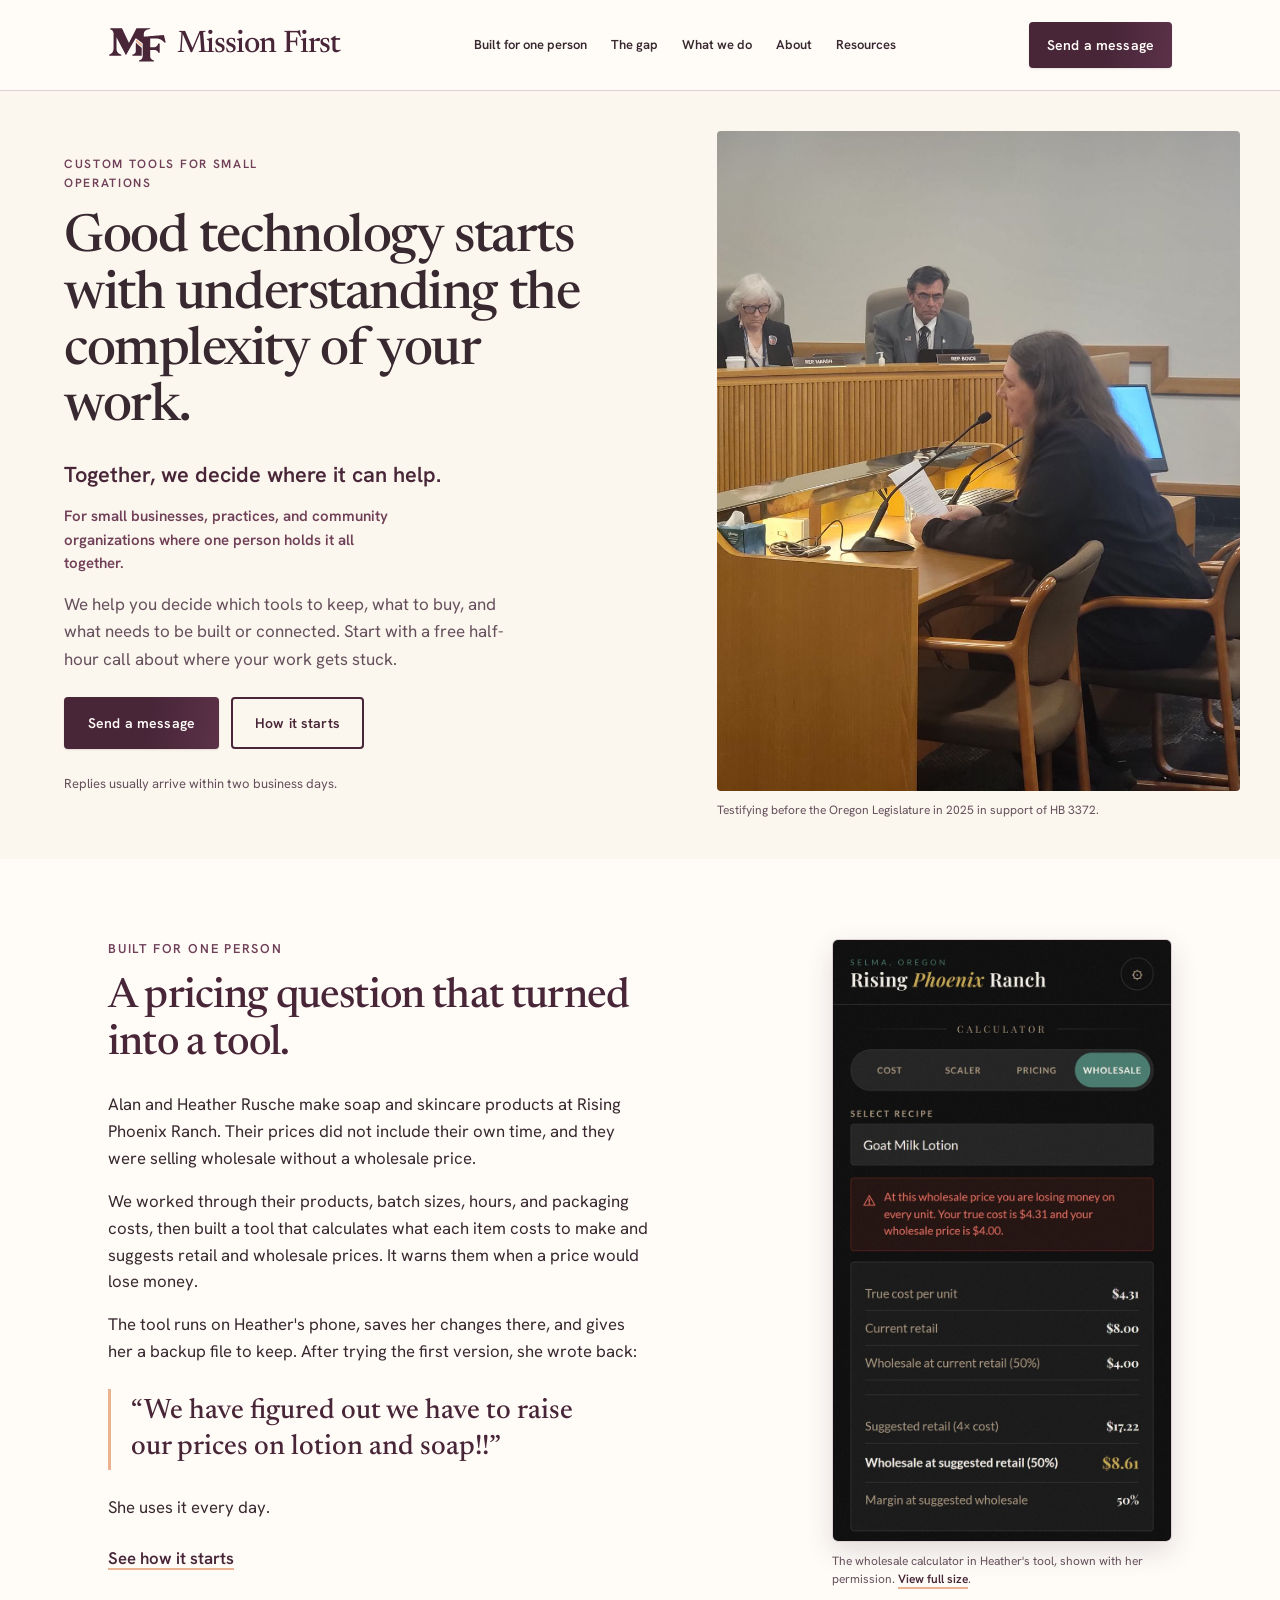
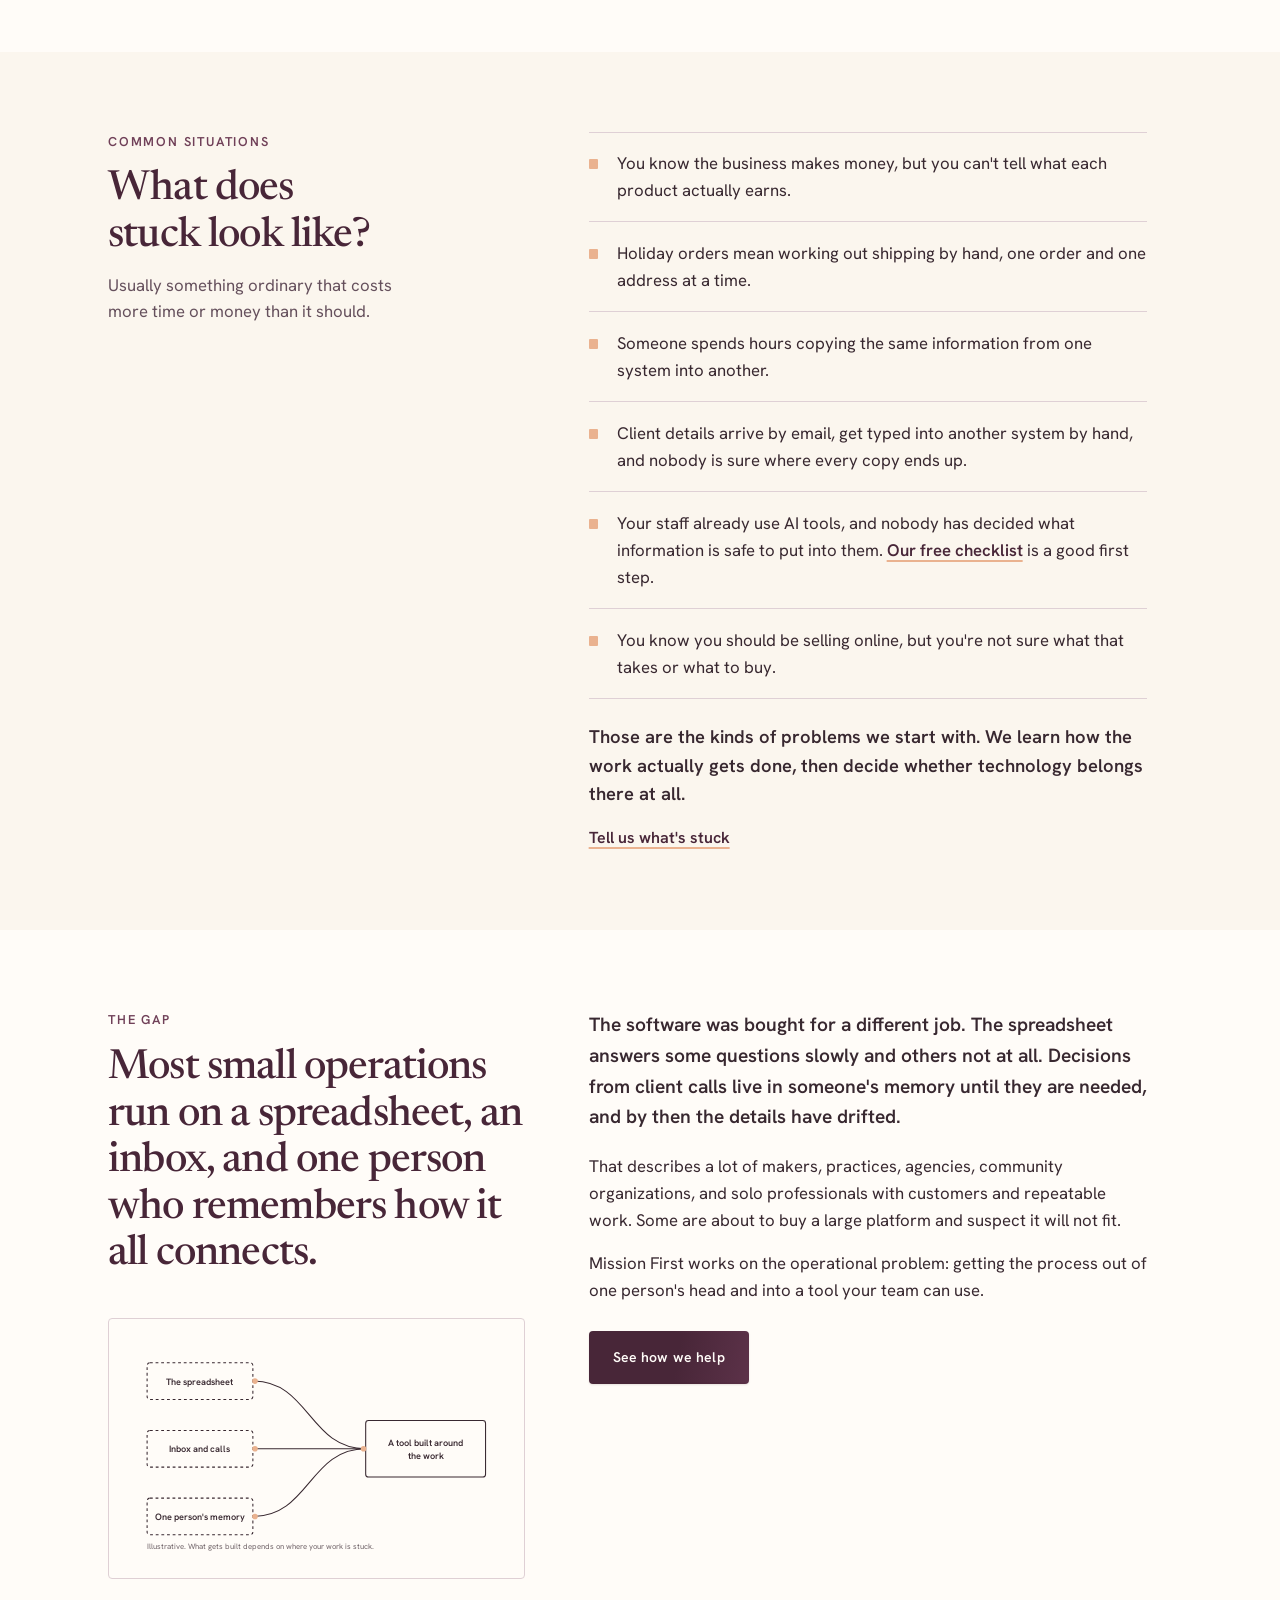
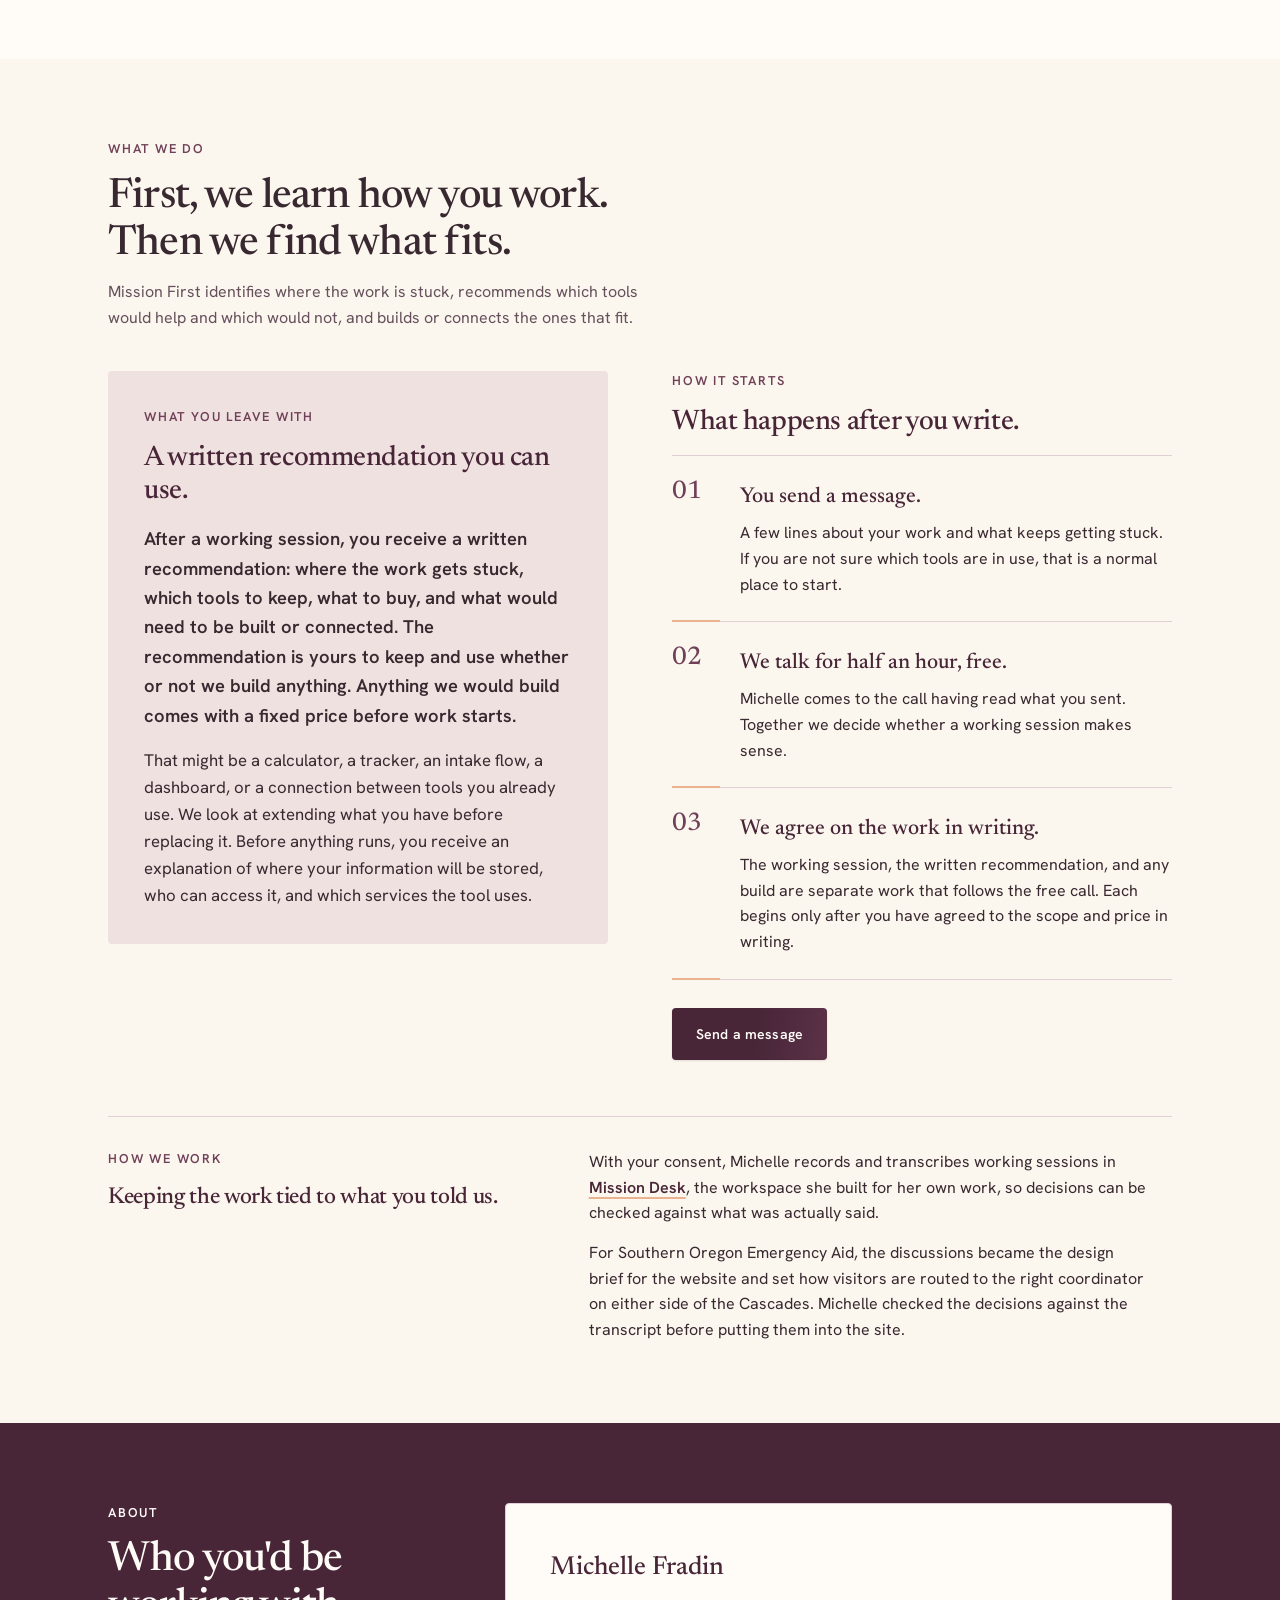
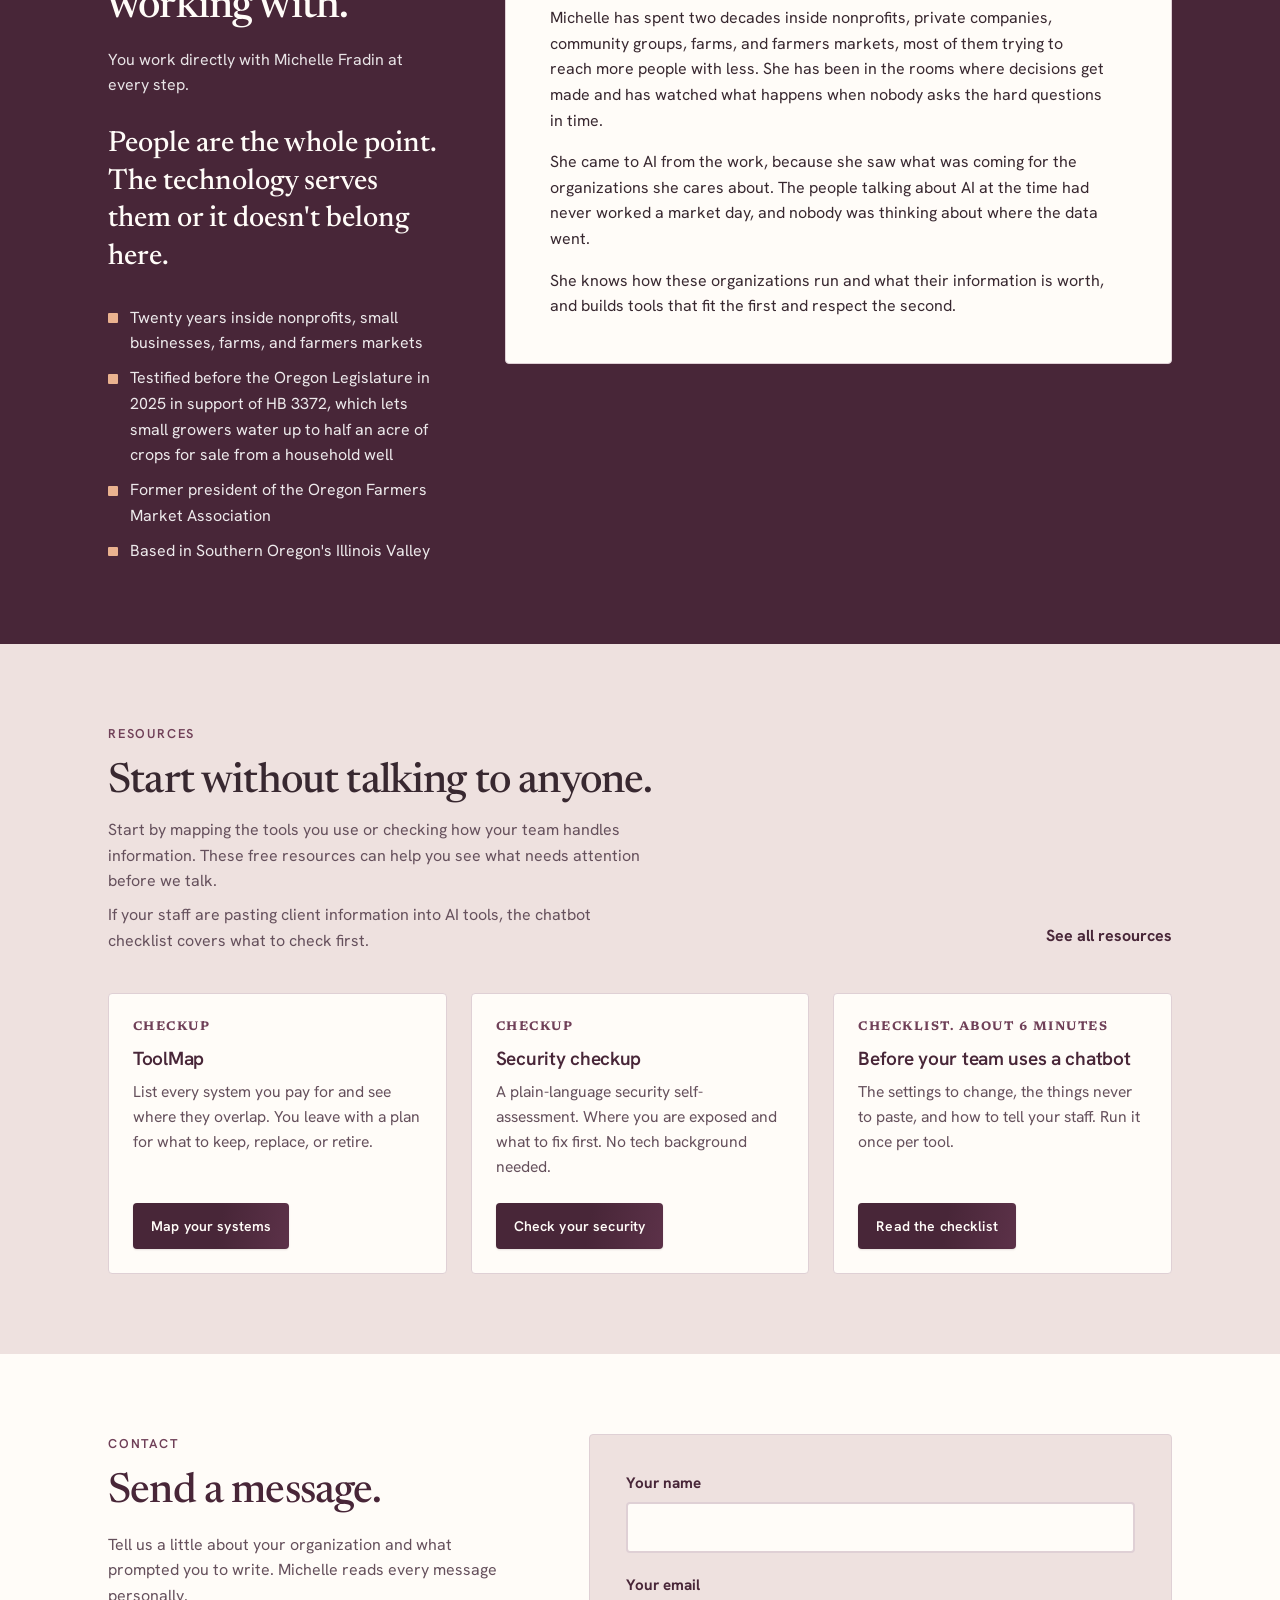
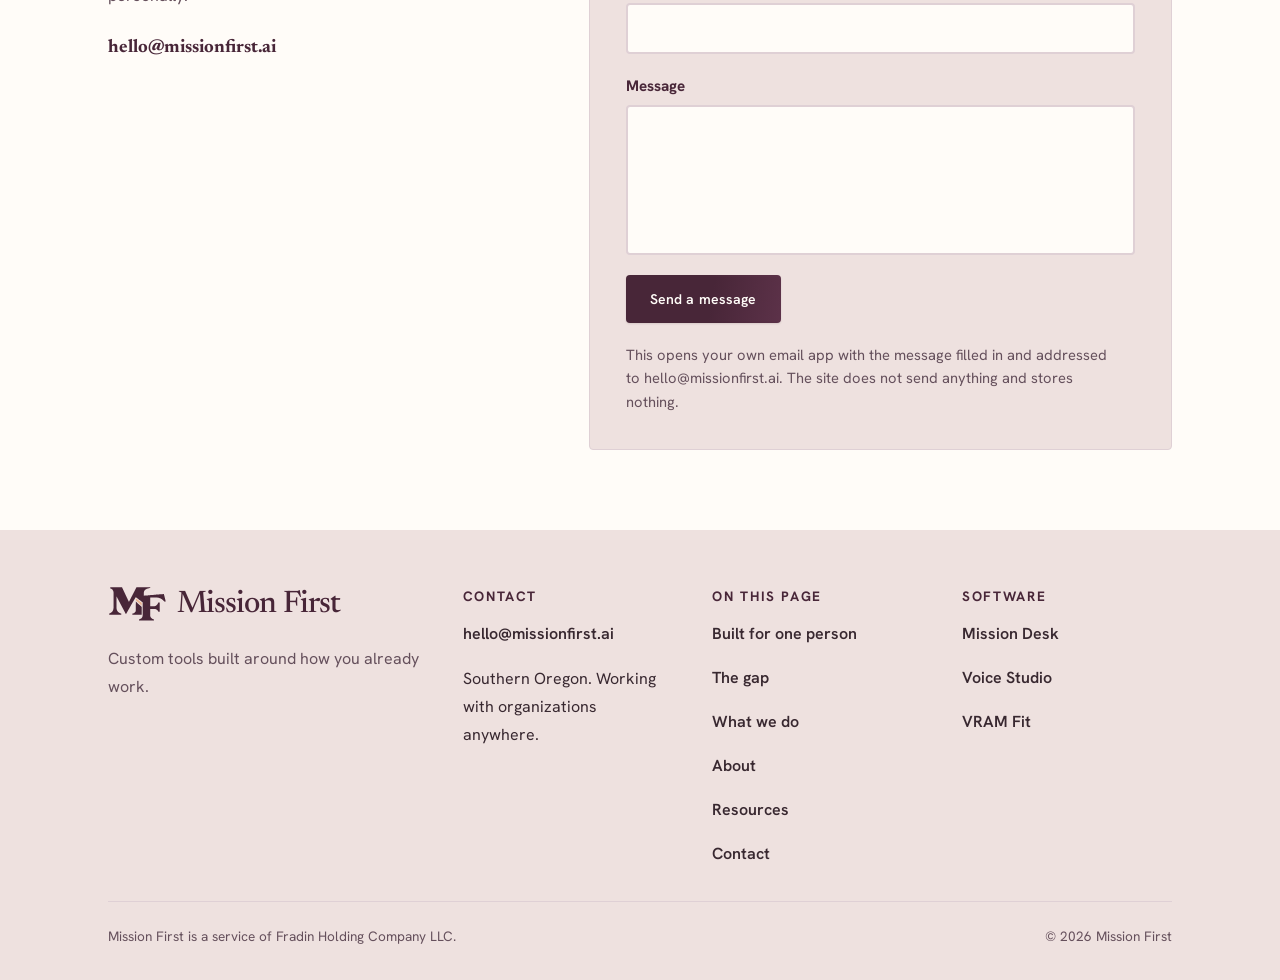
==== commit 6acd2d20: "Clearer source text for search and AI answers, plus a What does stuck look like section - About: far" ====
--- a/index.html
+++ b/index.html
@@ -3,15 +3,44 @@
 <head>
   <meta charset="UTF-8">
   <meta name="viewport" content="width=device-width, initial-scale=1.0">
-  <title>Mission First. Custom tools for small operations</title>
+  <title>Mission First by Michelle Fradin. Custom tools for small operations</title>
   <meta name="description" content="Custom tools built around how you already work. Michelle Fradin looks at how a small operation gets its work done, says which tools would help, and builds or connects the ones that fit.">
-  <meta property="og:title" content="Mission First. Custom tools for small operations">
+  <meta property="og:title" content="Mission First by Michelle Fradin. Custom tools for small operations">
   <meta property="og:description" content="Good technology starts with understanding the complexity of your work. Together, we decide where it can help.">
-  <meta property="og:url" content="https://www.missionfirst.ai">
+  <meta property="og:url" content="https://missionfirst.ai">
   <meta property="og:type" content="website">
-  <link rel="canonical" href="https://www.missionfirst.ai">
+  <link rel="canonical" href="https://missionfirst.ai">
   <link rel="icon" href="data:image/svg+xml,%3Csvg xmlns='http://www.w3.org/2000/svg' viewBox='0 0 32 32'%3E%3Crect width='32' height='32' rx='6' fill='%23482638'/%3E%3Ccircle cx='16' cy='16' r='6' fill='%23EAB28F'/%3E%3C/svg%3E">
-  <link rel="stylesheet" href="/site.css?v=20260928c">
+  <link rel="stylesheet" href="/site.css?v=20260928d">
+  <script type="application/ld+json">
+  {
+    "@context": "https://schema.org",
+    "@type": "Organization",
+    "@id": "https://missionfirst.ai/#organization",
+    "name": "Mission First",
+    "alternateName": "missionfirst.ai",
+    "url": "https://missionfirst.ai",
+    "email": "hello@missionfirst.ai",
+    "description": "Custom tools built around how small operations already work.",
+    "disambiguatingDescription": "Michelle Fradin's custom tools practice, based in Southern Oregon's Illinois Valley. A service of Fradin Holding Company LLC.",
+    "parentOrganization": {
+      "@type": "Organization",
+      "name": "Fradin Holding Company LLC"
+    },
+    "founder": {
+      "@type": "Person",
+      "@id": "https://missionfirst.ai/#michelle-fradin",
+      "name": "Michelle Fradin",
+      "jobTitle": "Founder",
+      "worksFor": {
+        "@id": "https://missionfirst.ai/#organization"
+      },
+      "sameAs": [
+        "https://www.linkedin.com/in/michelle-fradin-b4733142b"
+      ]
+    }
+  }
+  </script>
 </head>
 <body>
 
@@ -37,8 +66,8 @@
 
     <section class="hero" aria-labelledby="hero-heading">
       <figure class="hero-figure">
-        <img class="hero-media" src="assets/michelle-testifying.jpg" alt="Michelle Fradin at the witness table, testifying before an Oregon House committee" width="1600" height="1200" fetchpriority="high">
-        <figcaption>Testifying before the Oregon Legislature on HB 2979.</figcaption>
+        <img class="hero-media" src="assets/michelle-testifying.jpg" alt="Michelle Fradin at the witness table, testifying before an Oregon House committee in support of HB 3372" width="1600" height="1200" fetchpriority="high">
+        <figcaption>Testifying before the Oregon Legislature in 2025 in support of HB 3372.</figcaption>
       </figure>
       <div class="container hero-content">
         <span class="eyebrow">Custom tools for small operations</span>
@@ -69,9 +98,31 @@
           <p class="text-link"><a href="#next">See how it starts</a></p>
         </div>
         <figure class="example-shot phone-shot built-shot">
-          <a href="assets/rising-phoenix-wholesale-full.jpg" class="shot-link"><img src="assets/rising-phoenix-wholesale.jpg" alt="The Rising Phoenix Ranch tool at phone size, Calculator tab, Wholesale mode, for Goat Milk Lotion. A red warning reads: at this wholesale price you are losing money on every unit. Your true cost is $4.31 and your wholesale price is $4.00. Below it, a suggested wholesale price of $8.61." width="800" height="1422" loading="lazy"></a>
+          <a href="assets/rising-phoenix-wholesale-full.jpg" class="shot-link"><img src="assets/rising-phoenix-wholesale.jpg" alt="The Rising Phoenix Ranch pricing tool on a phone, showing a warning that the current wholesale price is below cost, with a suggested wholesale price." width="800" height="1422" loading="lazy"></a>
           <figcaption>The wholesale calculator in Heather's tool, shown with her permission. <a href="assets/rising-phoenix-wholesale-full.jpg">View full size</a>.</figcaption>
         </figure>
+      </div>
+    </section>
+
+    <section class="stuck" id="stuck" aria-labelledby="stuck-heading">
+      <div class="container stuck-grid">
+        <div>
+          <span class="eyebrow">Common situations</span>
+          <h2 id="stuck-heading">What does stuck look like?</h2>
+          <p class="soft">Usually something ordinary that costs more time or money than it should.</p>
+        </div>
+        <div>
+          <ul class="stuck-list">
+            <li>You know the business makes money, but you can't tell what each product actually earns.</li>
+            <li>Holiday orders mean working out shipping by hand, one order and one address at a time.</li>
+            <li>Someone spends hours copying the same information from one system into another.</li>
+            <li>Client details arrive by email, get typed into another system by hand, and nobody is sure where every copy ends up.</li>
+            <li>Your staff already use AI tools, and nobody has decided what information is safe to put into them. <a href="/resources/before-your-team-uses-a-chatbot/">Our free checklist</a> is a good first step.</li>
+            <li>You know you should be selling online, but you're not sure what that takes or what to buy.</li>
+          </ul>
+          <p class="stuck-close">Those are the kinds of problems we start with. We learn how the work actually gets done, then decide whether technology belongs there at all.</p>
+          <p class="text-link"><a href="#contact">Tell us what's stuck</a></p>
+        </div>
       </div>
     </section>
 
@@ -171,16 +222,17 @@
             <p>People are the whole point. The technology serves them or it doesn't belong here.</p>
           </blockquote>
           <ul class="about-facts">
-            <li>Twenty years inside nonprofits, small businesses, farms, and food banks</li>
-            <li>Testified before the Oregon Legislature on HB 2979</li>
+            <li>Twenty years inside nonprofits, small businesses, farms, and farmers markets</li>
+            <li>Testified before the Oregon Legislature in 2025 in support of HB 3372, which lets small growers water up to half an acre of crops for sale from a household well</li>
+            <li>Former president of the Oregon Farmers Market Association</li>
             <li>Based in Southern Oregon's Illinois Valley</li>
           </ul>
         </div>
         <div class="about-card">
           <div>
           <p class="name">Michelle Fradin</p>
-          <p>Michelle has spent two decades inside nonprofits, private companies, community groups, farms, and food banks, most of them trying to reach more people with less. She has been in the rooms where decisions get made and has watched what happens when nobody asks the hard questions in time.</p>
-          <p>She came to AI from the work, because she saw what was coming for the organizations she cares about. The people talking about AI at the time had never set foot in a food bank, and nobody was thinking about where the data went.</p>
+          <p>Michelle has spent two decades inside nonprofits, private companies, community groups, farms, and farmers markets, most of them trying to reach more people with less. She has been in the rooms where decisions get made and has watched what happens when nobody asks the hard questions in time.</p>
+          <p>She came to AI from the work, because she saw what was coming for the organizations she cares about. The people talking about AI at the time had never worked a market day, and nobody was thinking about where the data went.</p>
           <p>She knows how these organizations run and what their information is worth, and builds tools that fit the first and respect the second.</p>
           </div>
         </div>
--- a/site.css
+++ b/site.css
@@ -754,3 +754,20 @@
   .built-text p { font-size: 16px; }
   .work-method { margin-top: 2.5rem; }
 }
+
+/* "What does stuck look like?" 2026-09-28: situations a visitor can recognize, between the Rising Phoenix story and The gap.
+   Reuses the steps' ruled rows and the About list's apricot markers so it reads as part of the page, not a service grid. */
+.stuck { padding: 80px 0; background: var(--paper); }
+.stuck-grid { display: grid; grid-template-columns: 1fr; gap: 2rem 4rem; }
+.stuck h2 { color: var(--brand); text-wrap: balance; }
+.stuck .soft { margin-top: 0.75rem; font-size: 1.05rem; max-width: 34ch; }
+.stuck-list { list-style: none; border-top: 1px solid var(--line); max-width: 62ch; }
+.stuck-list li { position: relative; padding: 1.1rem 0 1.1rem 1.75rem; border-bottom: 1px solid var(--line); color: var(--ink); font-size: 1.05rem; line-height: 1.6; }
+.stuck-list li::before { content: ''; position: absolute; left: 0; top: calc(1.1rem + 0.55em); width: 0.6rem; height: 0.6rem; border-radius: 1px; background: var(--accent); }
+.stuck-list a { color: var(--brand); font-weight: 600; text-decoration: underline; text-decoration-color: var(--accent); text-decoration-thickness: 2px; text-underline-offset: 4px; }
+.stuck-list a:hover, .stuck-list a:focus-visible { color: var(--accent-deep); }
+.stuck-close { margin-top: 1.5rem; color: var(--ink); font-size: 1.15rem; font-weight: 600; line-height: 1.55; max-width: 56ch; }
+.stuck .text-link { margin-top: 1rem; }
+@media (min-width: 900px) { .stuck-grid { grid-template-columns: 5fr 7fr; align-items: start; } }
+@media (max-width: 899px) { .stuck-list a { display: inline; padding: 12px 0; } }
+@media (max-width: 600px) { .stuck { padding: 52px 0; } .stuck-list li { font-size: 16px; } .stuck-close { font-size: 17px; } }
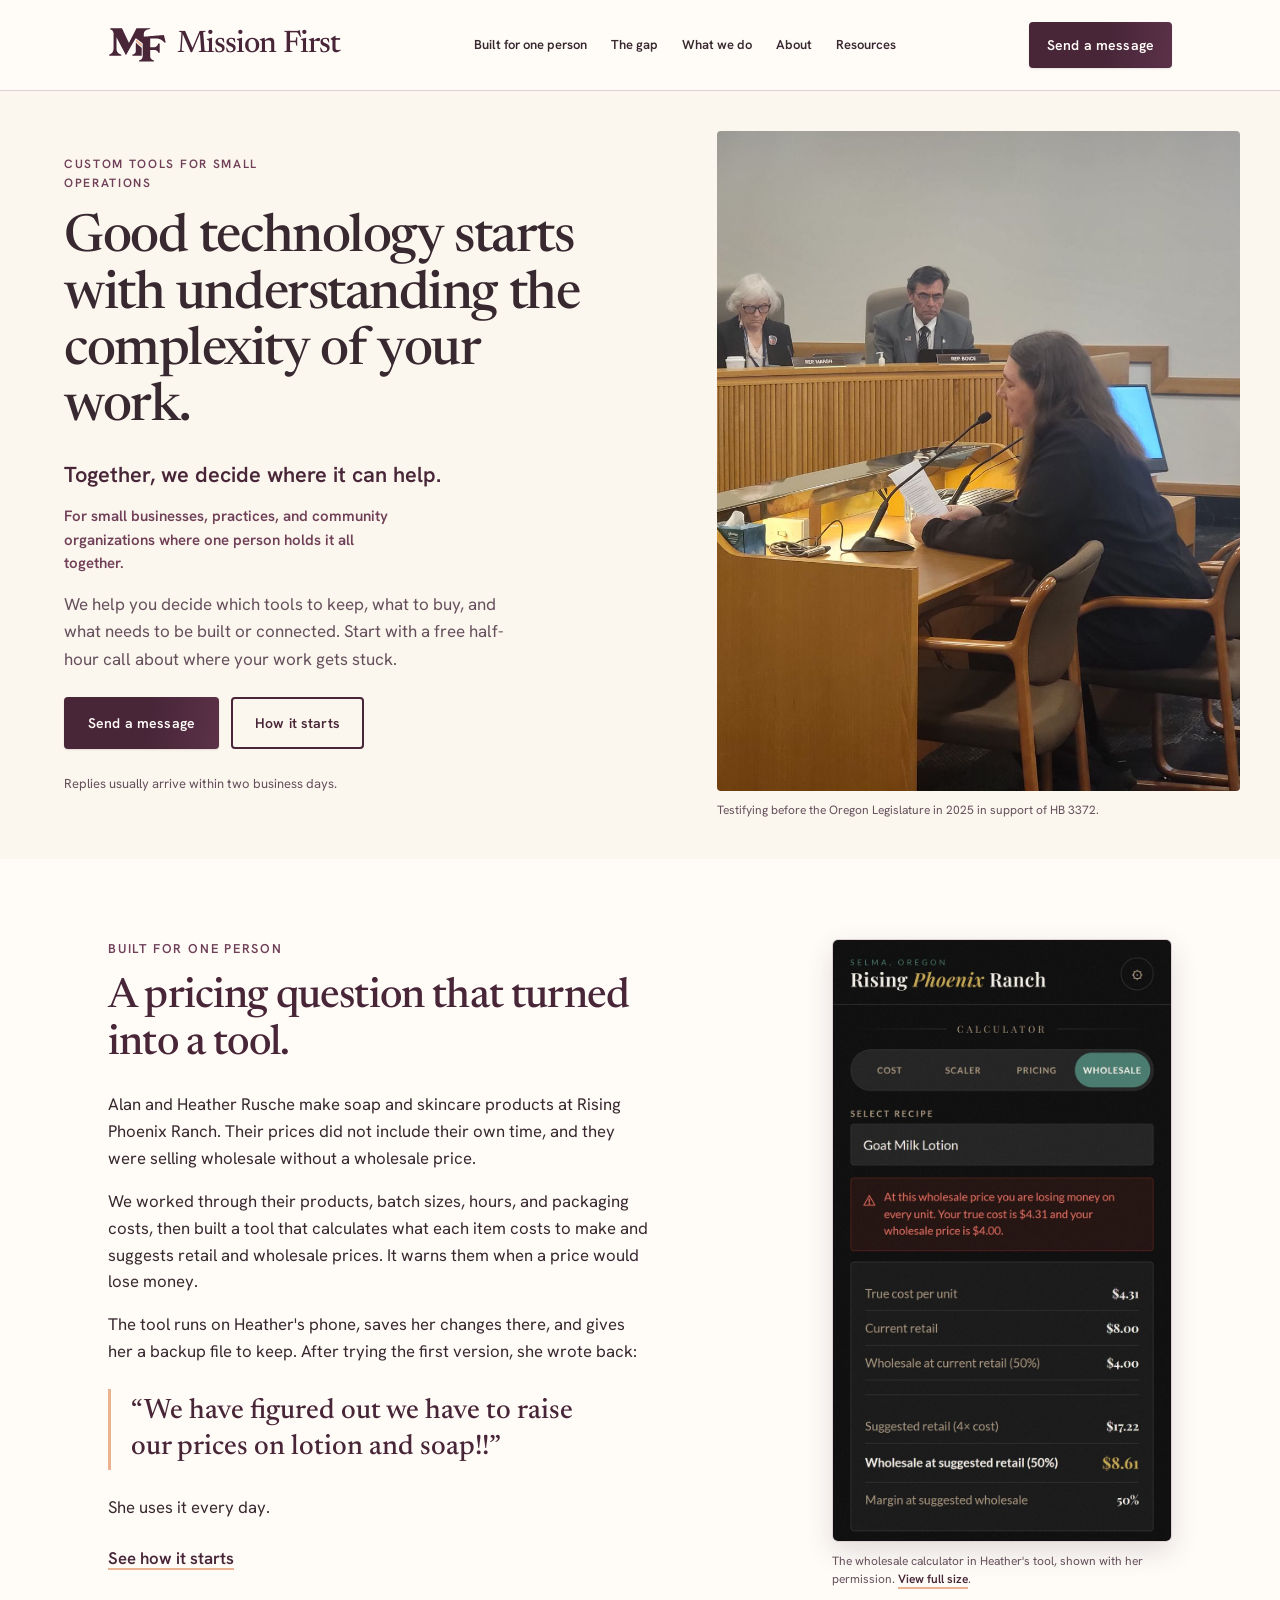
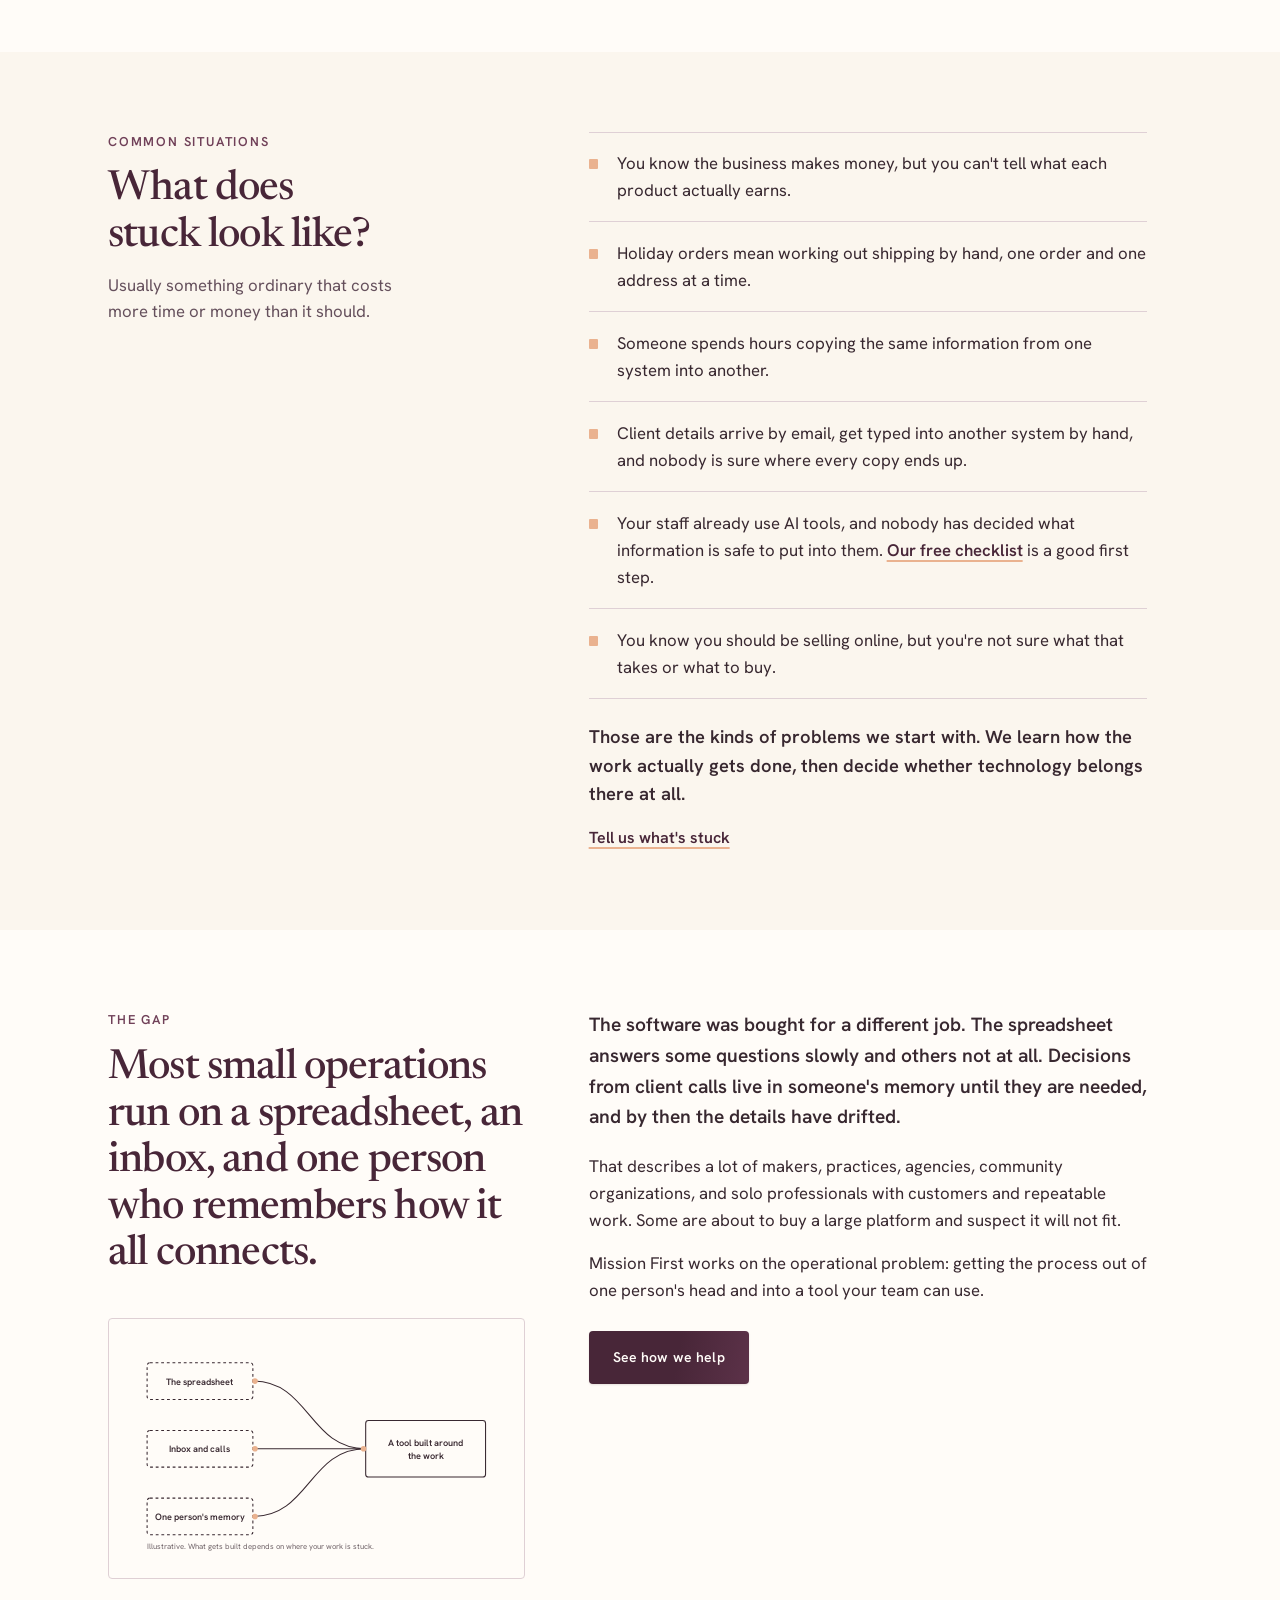
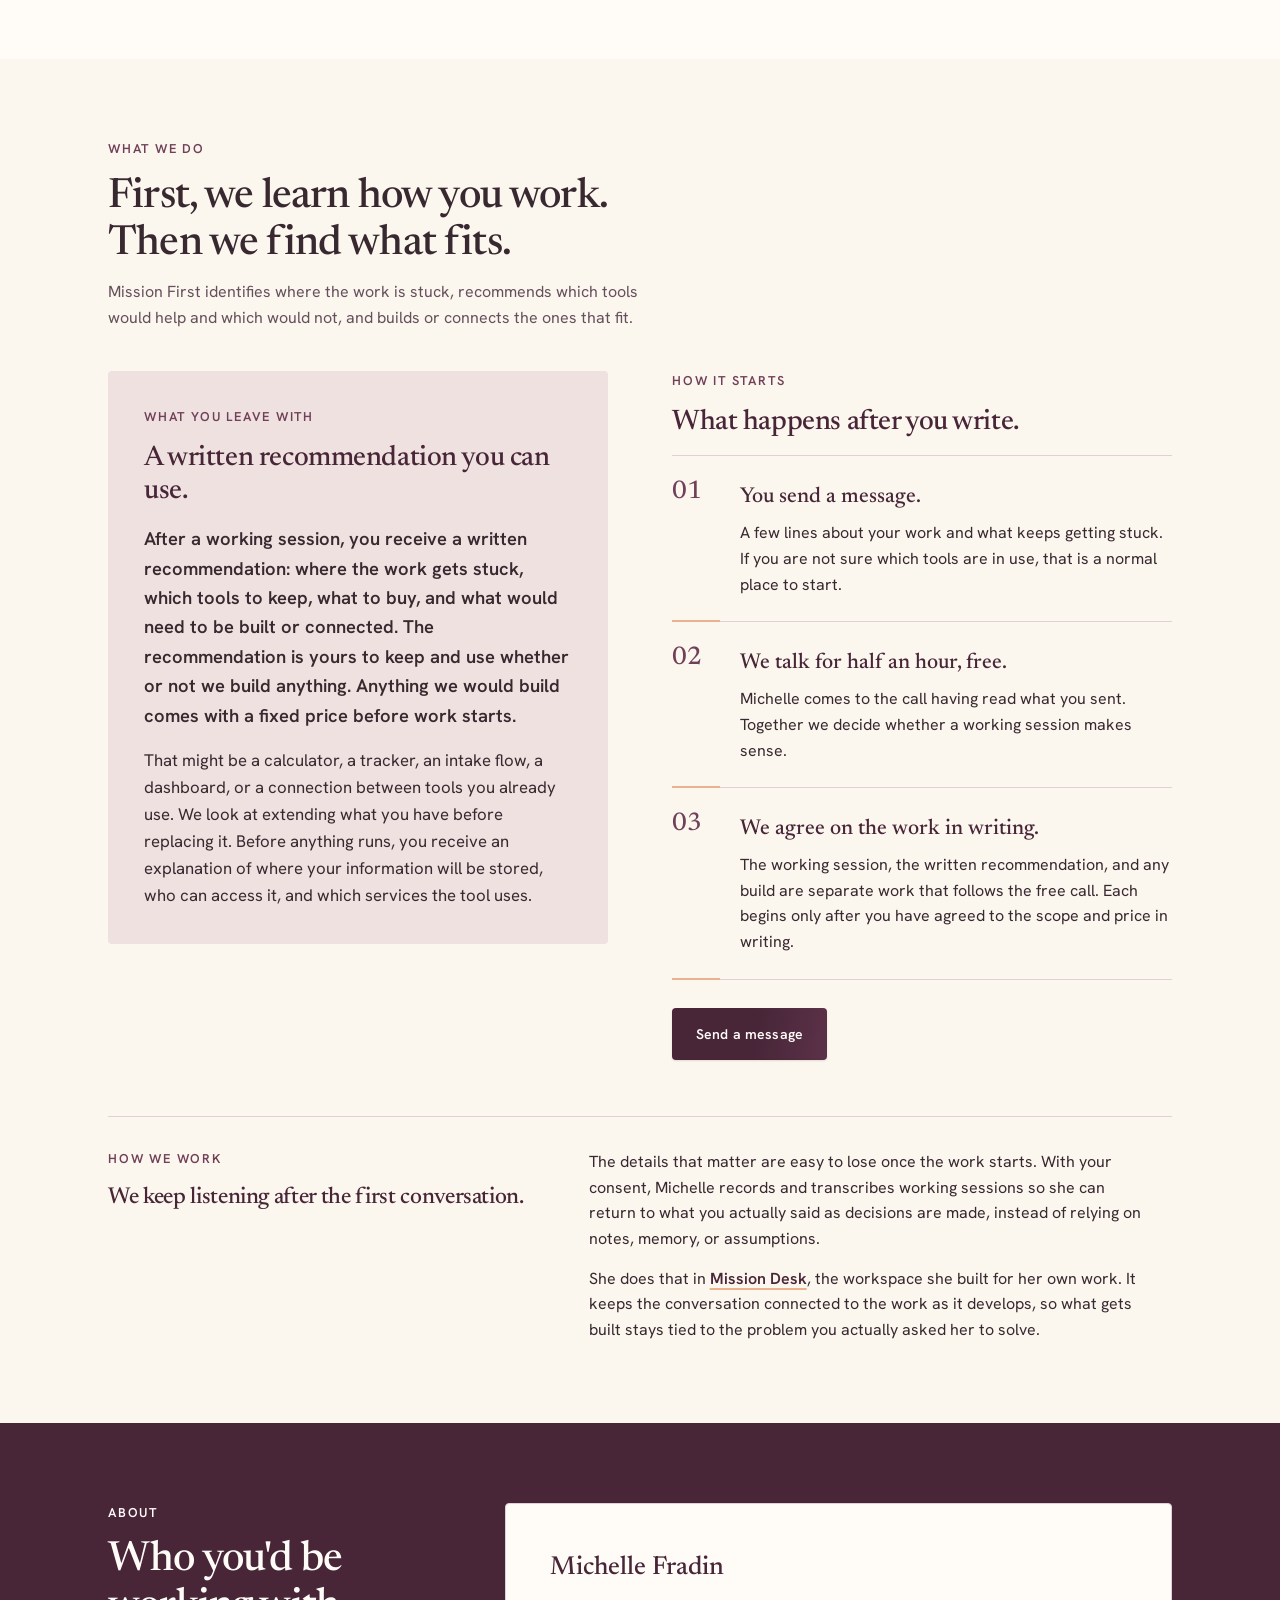
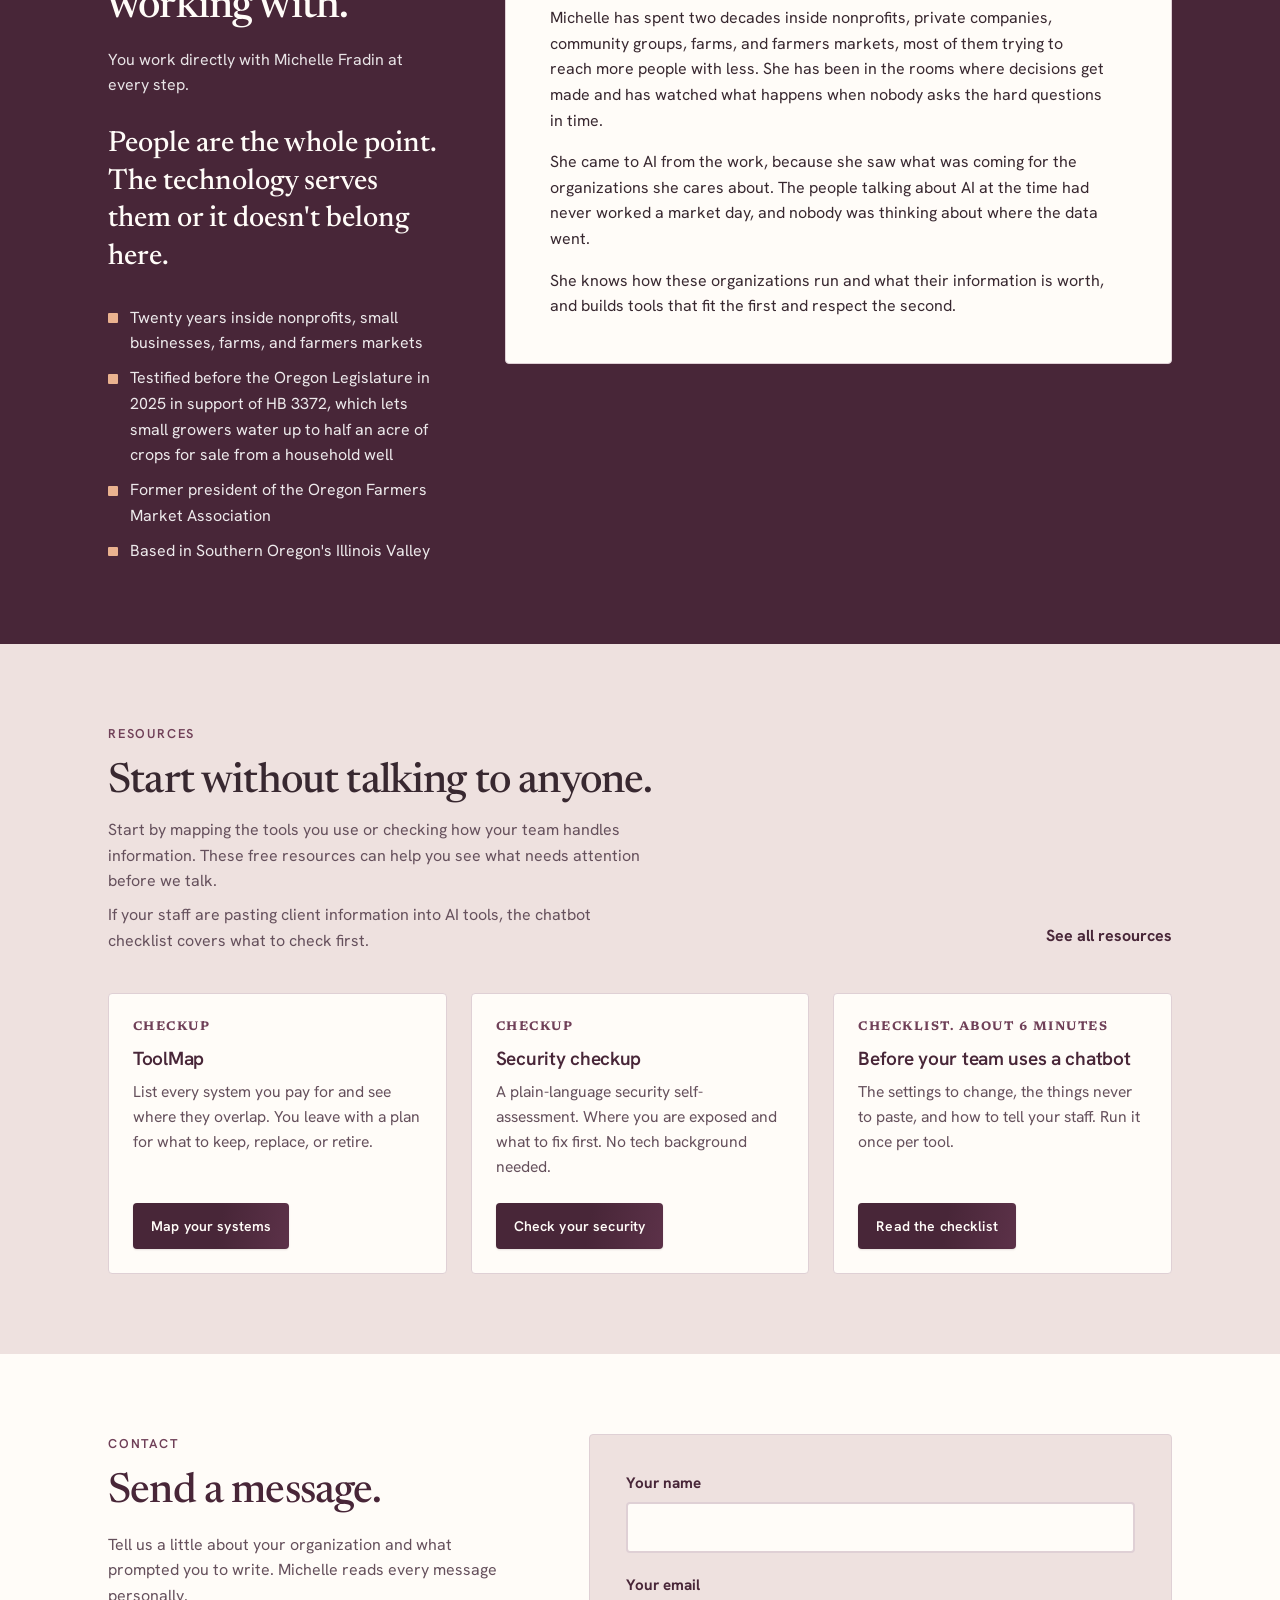
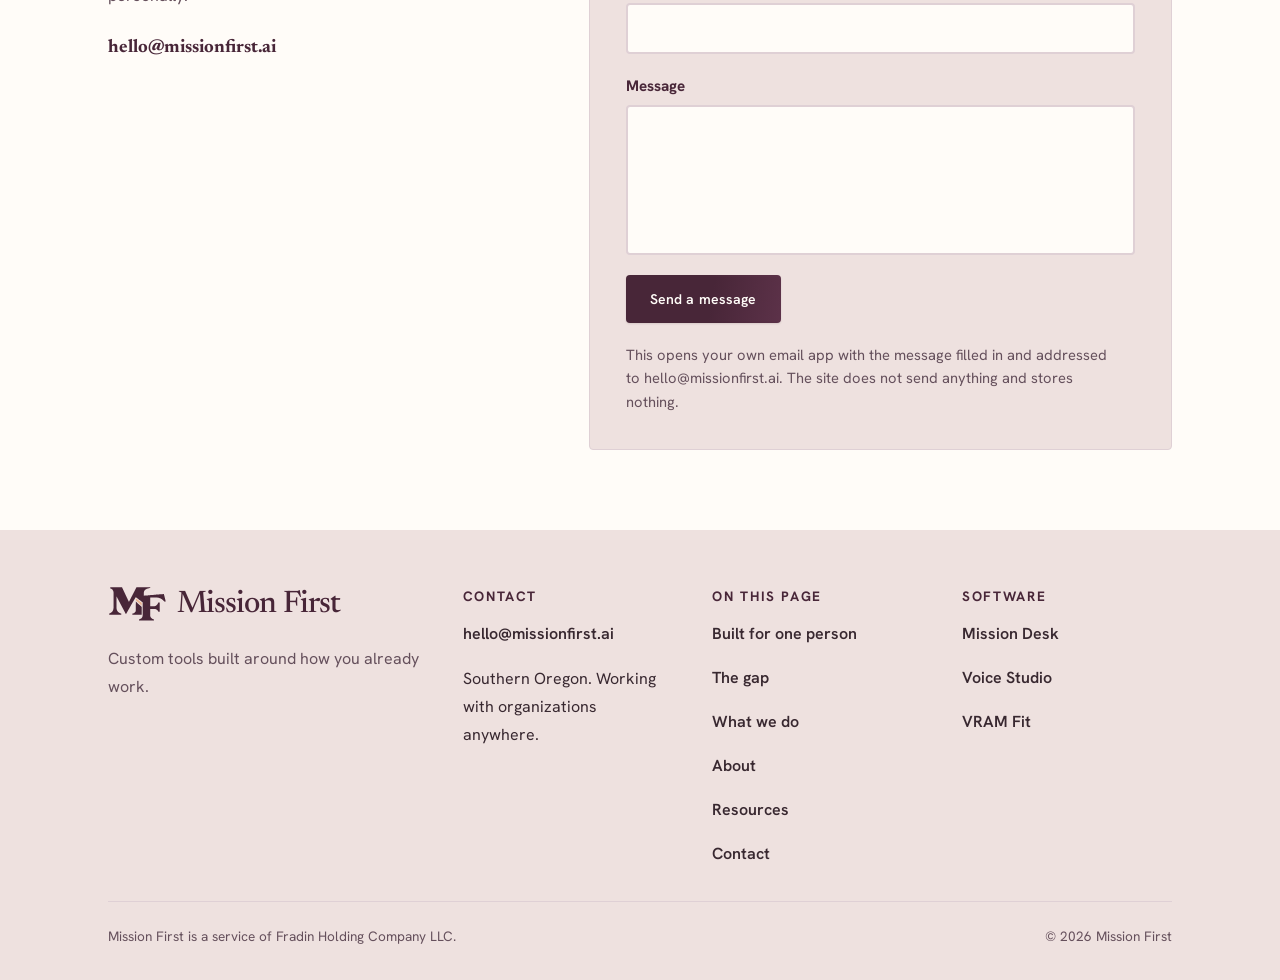
==== commit 7d48ff30: "How we work: new copy, drop the Southern Oregon Emergency Aid example Co-Authored-By: Claude Opus 5." ====
--- a/index.html
+++ b/index.html
@@ -201,11 +201,11 @@
         <aside class="work-method" id="method" aria-labelledby="method-heading">
           <div>
             <span class="eyebrow">How we work</span>
-            <h3 id="method-heading">Keeping the work tied to what you told us.</h3>
-          </div>
-          <div>
-            <p>With your consent, Michelle records and transcribes working sessions in <a href="/mission-desk/">Mission Desk</a>, the workspace she built for her own work, so decisions can be checked against what was actually said.</p>
-            <p>For Southern Oregon Emergency Aid, the discussions became the design brief for the website and set how visitors are routed to the right coordinator on either side of the Cascades. Michelle checked the decisions against the transcript before putting them into the site.</p>
+            <h3 id="method-heading">We keep listening after the first conversation.</h3>
+          </div>
+          <div>
+            <p>The details that matter are easy to lose once the work starts. With your consent, Michelle records and transcribes working sessions so she can return to what you actually said as decisions are made, instead of relying on notes, memory, or assumptions.</p>
+            <p>She does that in <a href="/mission-desk/">Mission Desk</a>, the workspace she built for her own work. It keeps the conversation connected to the work as it develops, so what gets built stays tied to the problem you actually asked her to solve.</p>
           </div>
         </aside>
       </div>
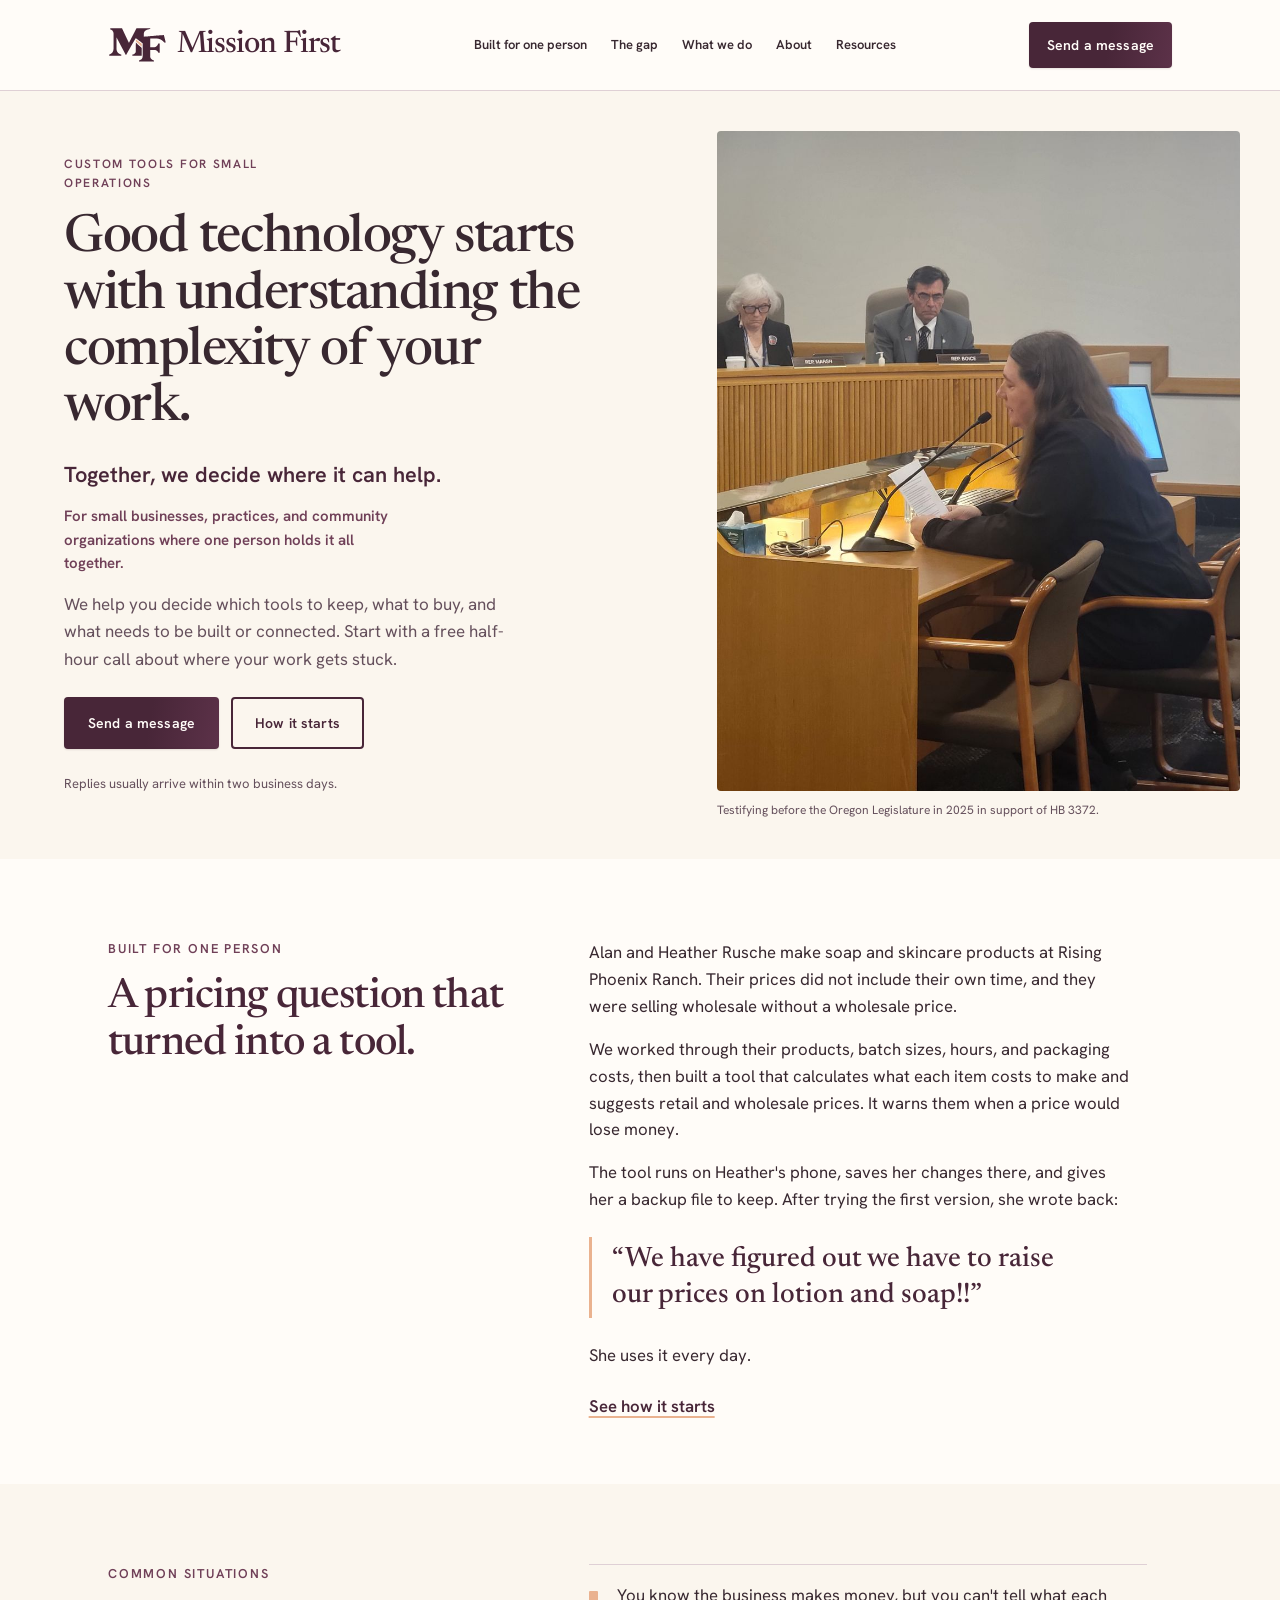
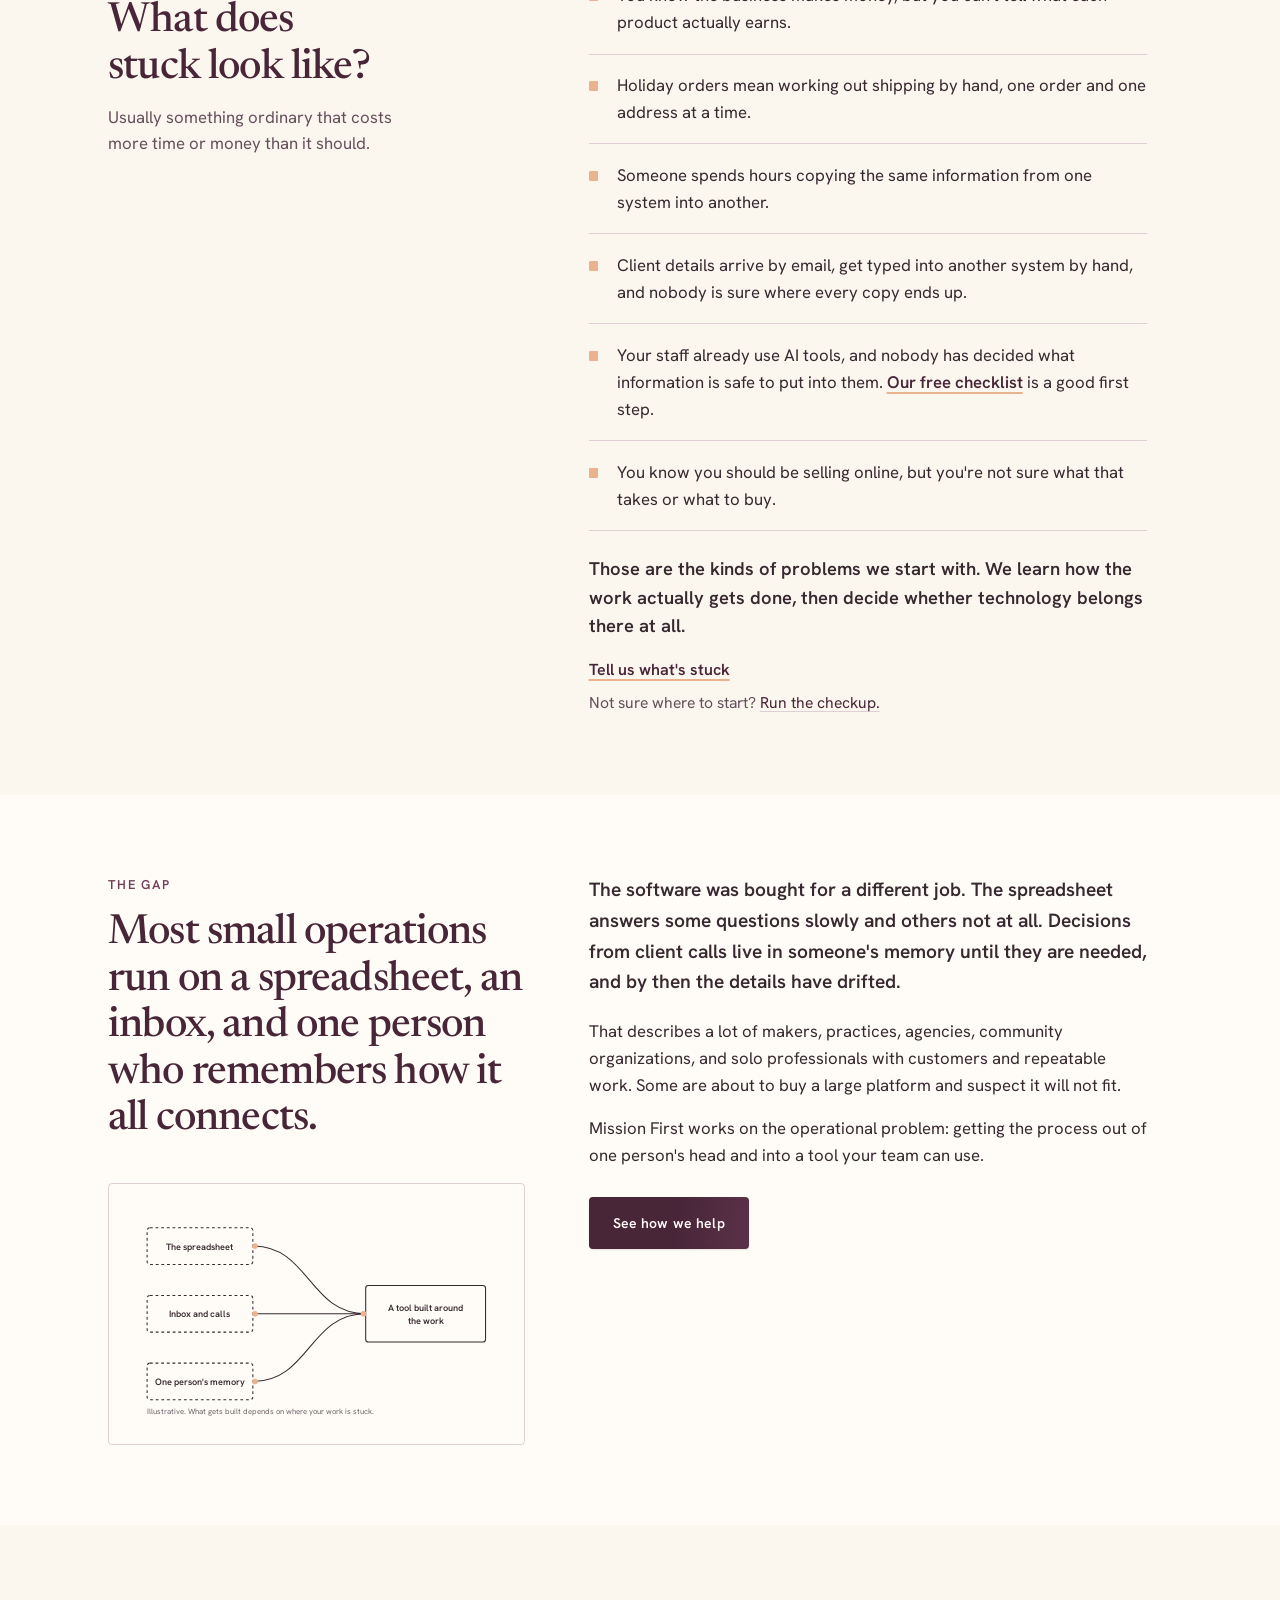
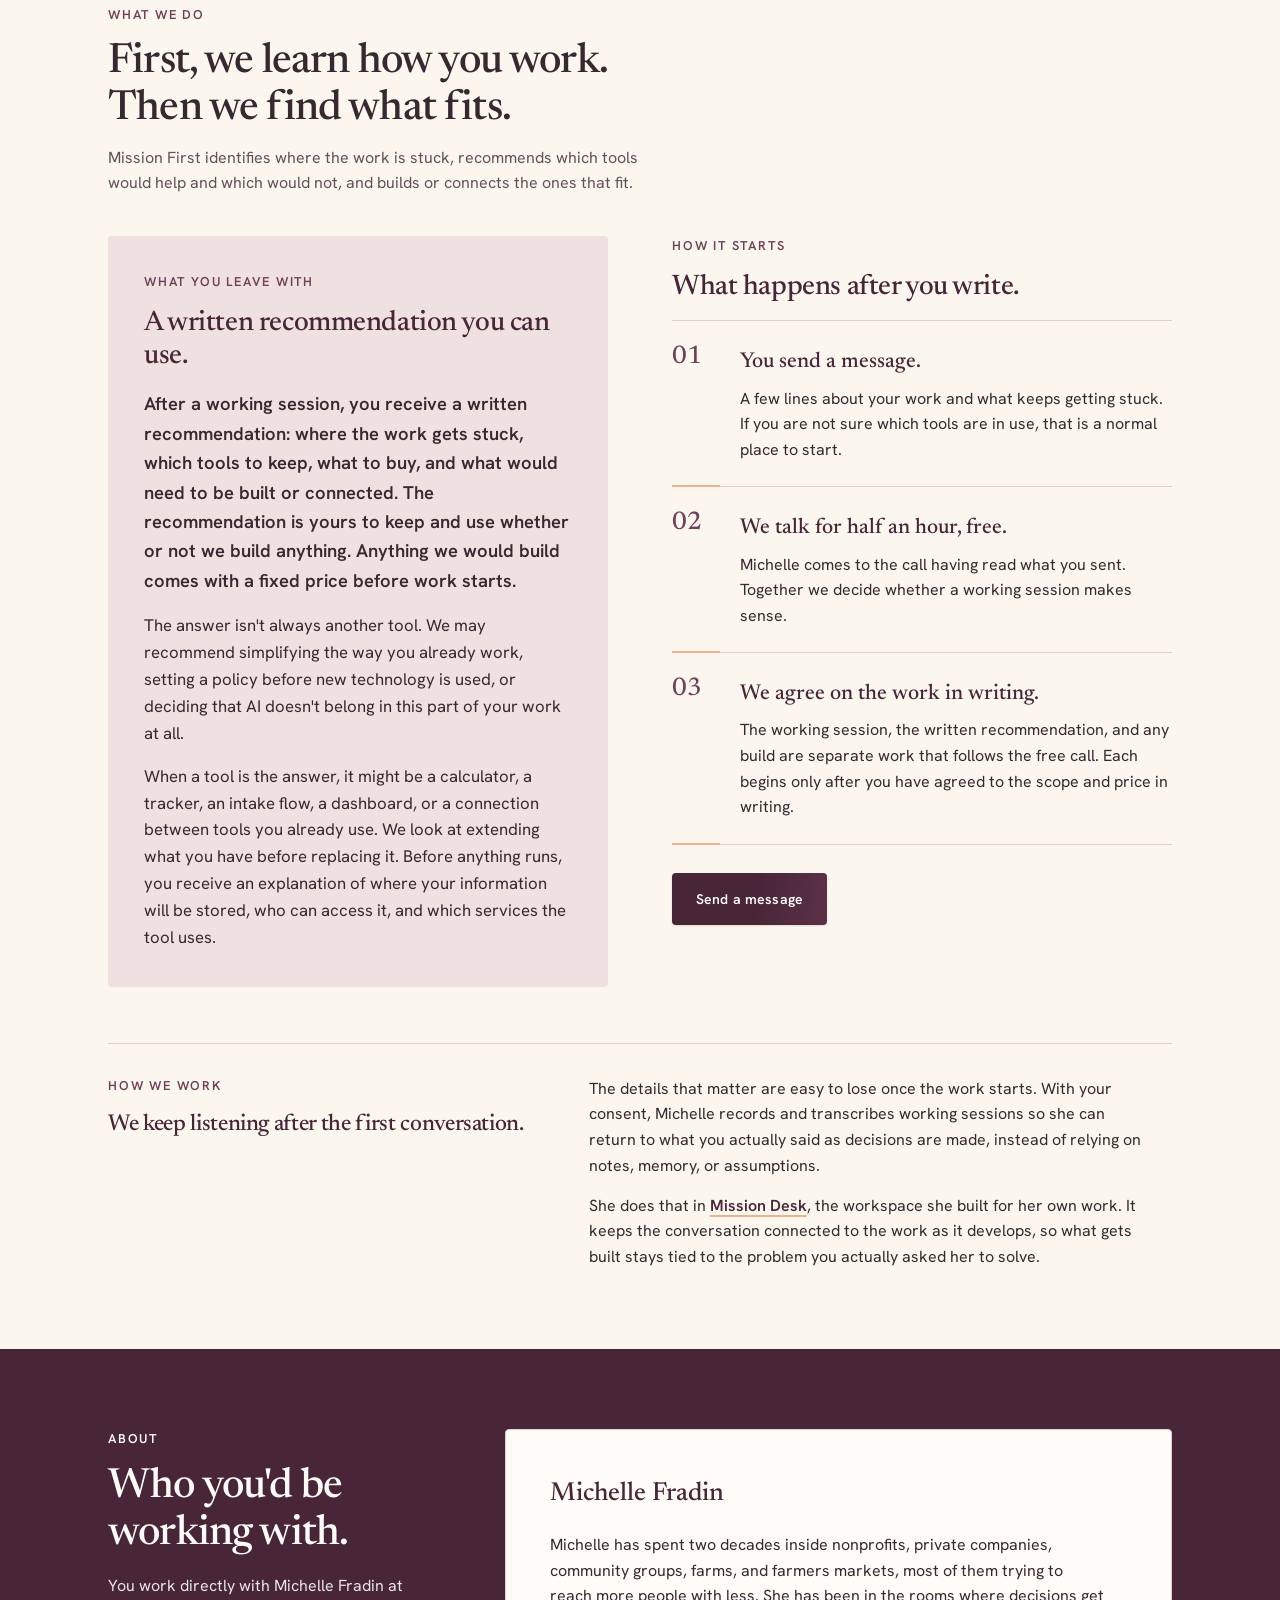
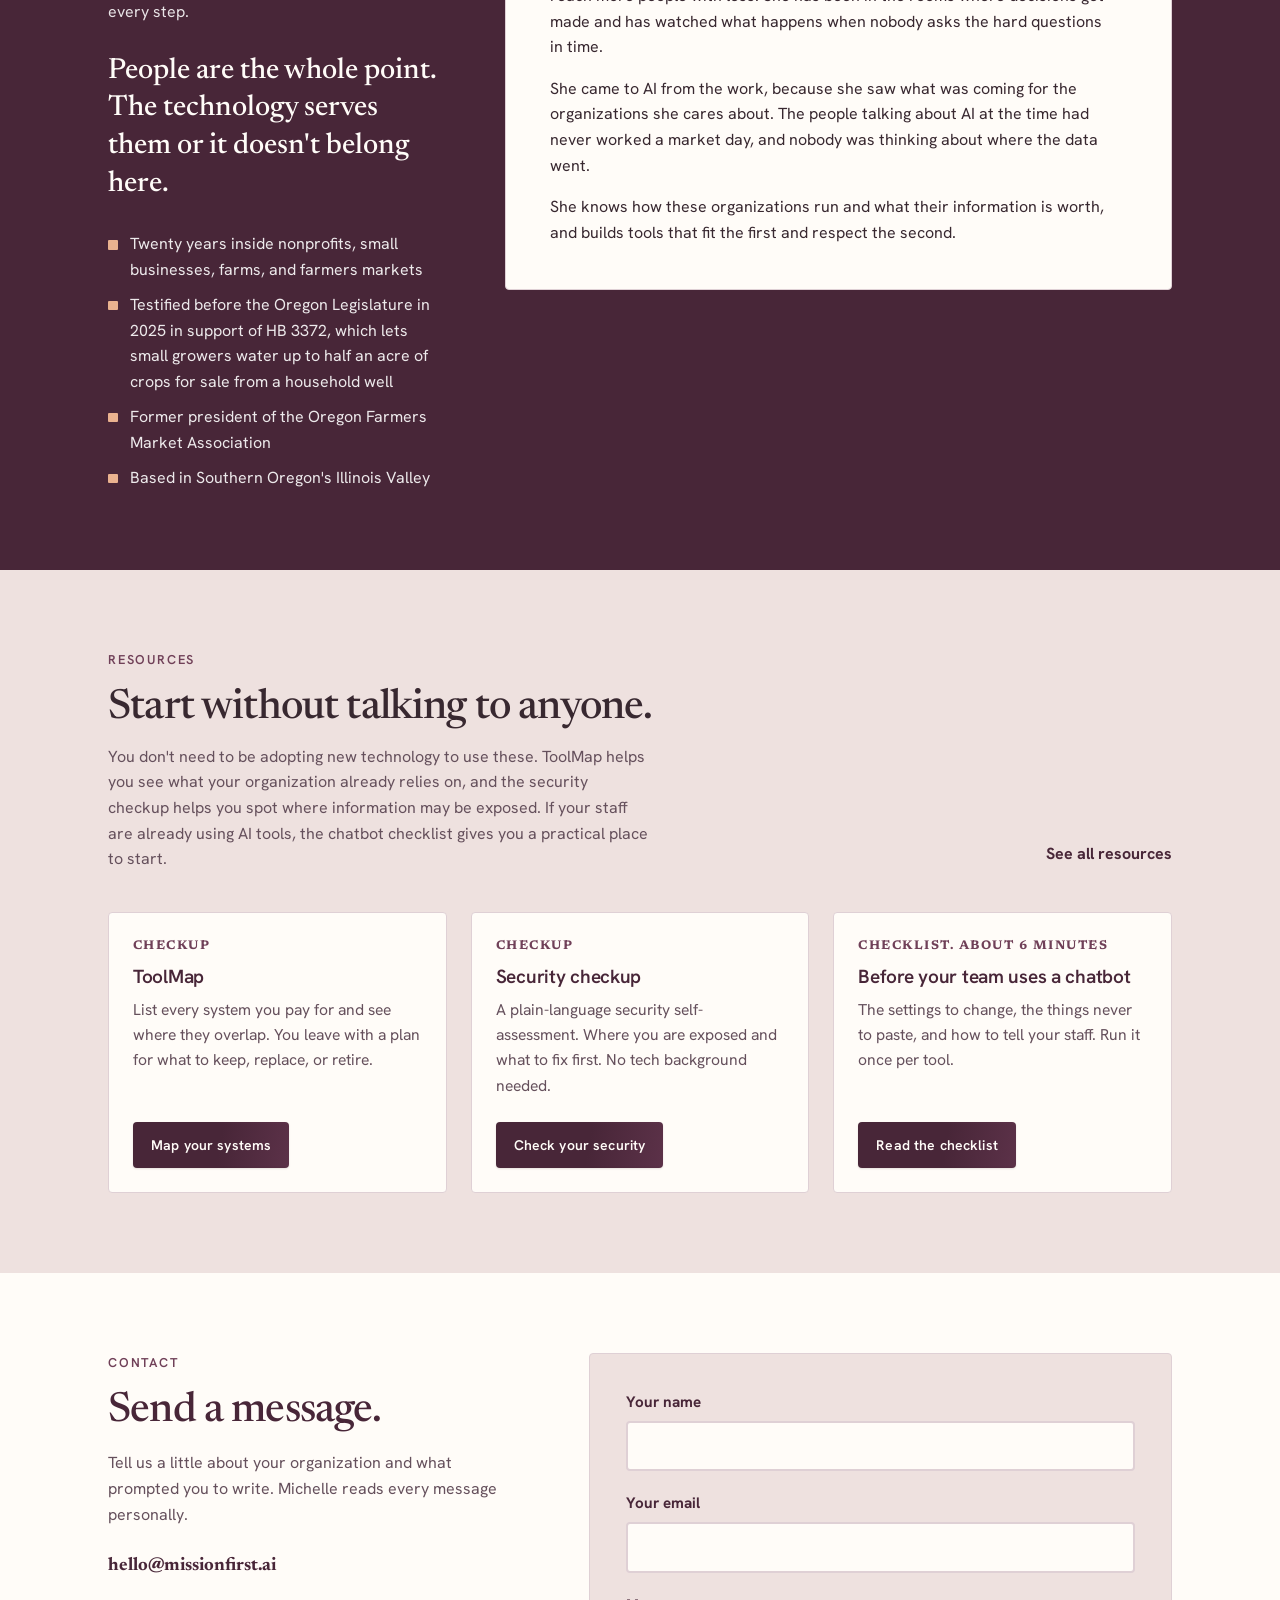
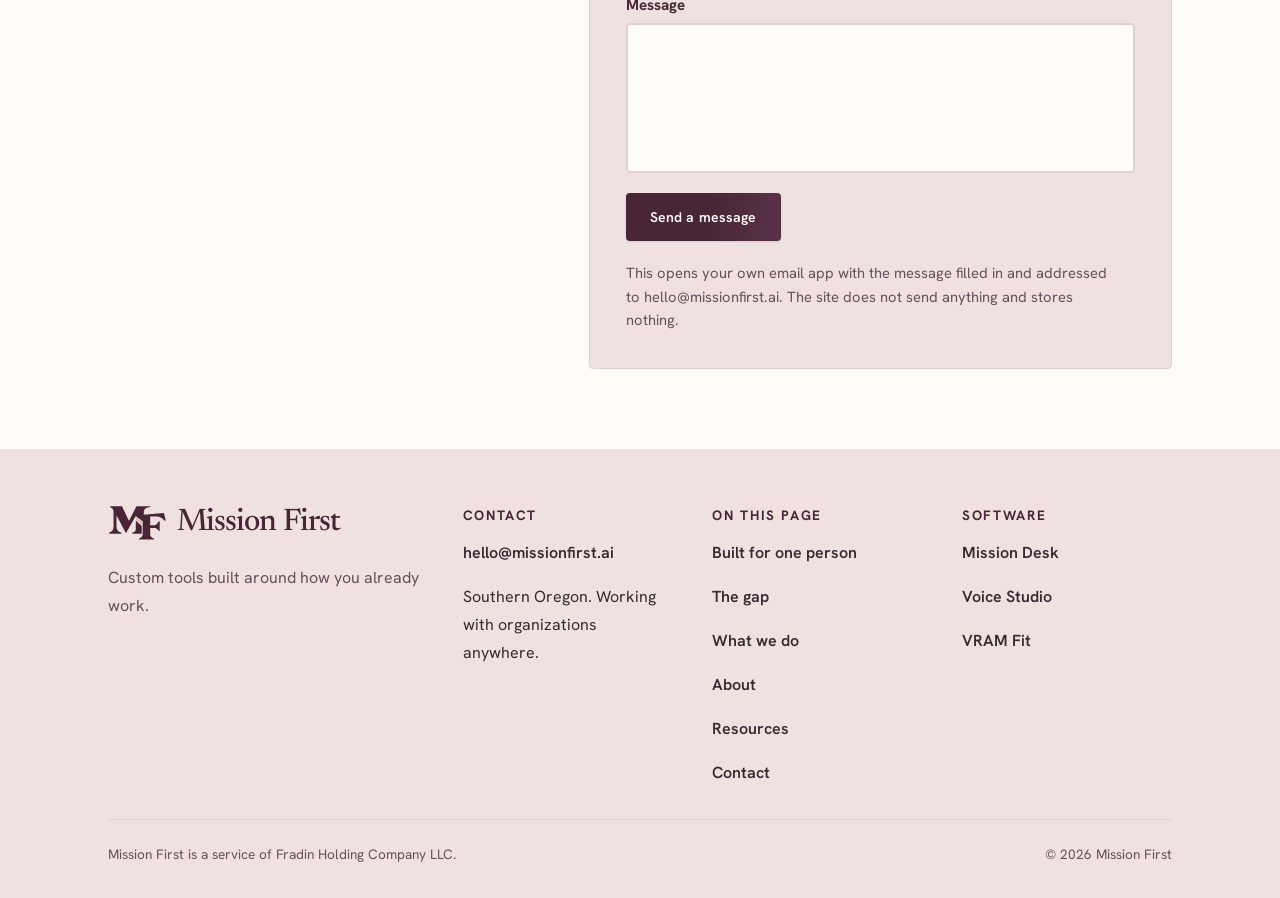
==== commit 0d38a724: "Technology-neutral release: stuck checkup, AI oversight checkup, resources by situation - New /stuck" ====
--- a/index.html
+++ b/index.html
@@ -11,7 +11,7 @@
   <meta property="og:type" content="website">
   <link rel="canonical" href="https://missionfirst.ai">
   <link rel="icon" href="data:image/svg+xml,%3Csvg xmlns='http://www.w3.org/2000/svg' viewBox='0 0 32 32'%3E%3Crect width='32' height='32' rx='6' fill='%23482638'/%3E%3Ccircle cx='16' cy='16' r='6' fill='%23EAB28F'/%3E%3C/svg%3E">
-  <link rel="stylesheet" href="/site.css?v=20260928d">
+  <link rel="stylesheet" href="/site.css?v=20260928e">
   <script type="application/ld+json">
   {
     "@context": "https://schema.org",
@@ -97,10 +97,6 @@
           <p>She uses it every day.</p>
           <p class="text-link"><a href="#next">See how it starts</a></p>
         </div>
-        <figure class="example-shot phone-shot built-shot">
-          <a href="assets/rising-phoenix-wholesale-full.jpg" class="shot-link"><img src="assets/rising-phoenix-wholesale.jpg" alt="The Rising Phoenix Ranch pricing tool on a phone, showing a warning that the current wholesale price is below cost, with a suggested wholesale price." width="800" height="1422" loading="lazy"></a>
-          <figcaption>The wholesale calculator in Heather's tool, shown with her permission. <a href="assets/rising-phoenix-wholesale-full.jpg">View full size</a>.</figcaption>
-        </figure>
       </div>
     </section>
 
@@ -122,6 +118,7 @@
           </ul>
           <p class="stuck-close">Those are the kinds of problems we start with. We learn how the work actually gets done, then decide whether technology belongs there at all.</p>
           <p class="text-link"><a href="#contact">Tell us what's stuck</a></p>
+          <p class="stuck-next">Not sure where to start? <a href="/stuck/">Run the checkup.</a></p>
         </div>
       </div>
     </section>
@@ -176,7 +173,8 @@
             <span class="eyebrow">What you leave with</span>
             <h3>A written recommendation you can use.</h3>
             <p class="lead">After a working session, you receive a written recommendation: where the work gets stuck, which tools to keep, what to buy, and what would need to be built or connected. The recommendation is yours to keep and use whether or not we build anything. Anything we would build comes with a fixed price before work starts.</p>
-            <p>That might be a calculator, a tracker, an intake flow, a dashboard, or a connection between tools you already use. We look at extending what you have before replacing it. Before anything runs, you receive an explanation of where your information will be stored, who can access it, and which services the tool uses.</p>
+            <p>The answer isn't always another tool. We may recommend simplifying the way you already work, setting a policy before new technology is used, or deciding that AI doesn't belong in this part of your work at all.</p>
+            <p>When a tool is the answer, it might be a calculator, a tracker, an intake flow, a dashboard, or a connection between tools you already use. We look at extending what you have before replacing it. Before anything runs, you receive an explanation of where your information will be stored, who can access it, and which services the tool uses.</p>
           </div>
           <div class="work-next" id="next">
             <span class="eyebrow">How it starts</span>
@@ -245,8 +243,7 @@
           <div>
             <span class="eyebrow">Resources</span>
             <h2 id="res-heading">Start without talking to anyone.</h2>
-            <p class="soft">Start by mapping the tools you use or checking how your team handles information. These free resources can help you see what needs attention before we talk.</p>
-            <p class="soft">If your staff are pasting client information into AI tools, the chatbot checklist covers what to check first.</p>
+            <p class="soft">You don't need to be adopting new technology to use these. ToolMap helps you see what your organization already relies on, and the security checkup helps you spot where information may be exposed. If your staff are already using AI tools, the chatbot checklist gives you a practical place to start.</p>
           </div>
           <a href="/resources/">See all resources</a>
         </div>
--- a/site.css
+++ b/site.css
@@ -771,3 +771,17 @@
 @media (min-width: 900px) { .stuck-grid { grid-template-columns: 5fr 7fr; align-items: start; } }
 @media (max-width: 899px) { .stuck-list a { display: inline; padding: 12px 0; } }
 @media (max-width: 600px) { .stuck { padding: 52px 0; } .stuck-list li { font-size: 16px; } .stuck-close { font-size: 17px; } }
+
+/* 2026-09-28: Rising Phoenix screenshot removed (Michelle's call). On desktop the heading sits left and the story right, like the other two-column sections. */
+@media (min-width: 900px) { .built-story { grid-template-columns: 5fr 7fr; grid-template-areas: "head text"; grid-template-rows: auto; } }
+
+/* 2026-09-28: Resources hub, one featured card beside its section heading (the stuck checkup). */
+.feature-row { display: grid; grid-template-columns: 1fr; gap: 1.5rem 4rem; }
+.feature-row .section-head { margin-bottom: 0; }
+.feature-row .feature-card { grid-template-columns: 1fr; max-width: 520px; }
+@media (min-width: 900px) { .feature-row { grid-template-columns: 6fr 5fr; align-items: center; } }
+/* Homepage "What does stuck look like?": a quieter second path to the stuck checkup. */
+.stuck-next { margin-top: 0.5rem; color: var(--ink-soft); font-size: 0.98rem; }
+.stuck-next a { color: var(--brand); text-decoration: underline; text-decoration-color: var(--line); text-decoration-thickness: 1px; text-underline-offset: 3px; }
+.stuck-next a:hover, .stuck-next a:focus-visible { color: var(--accent-deep); text-decoration-color: var(--accent); }
+@media (max-width: 899px) { .stuck-next a { display: inline-block; min-height: 44px; padding-top: 10px; padding-bottom: 10px; } }
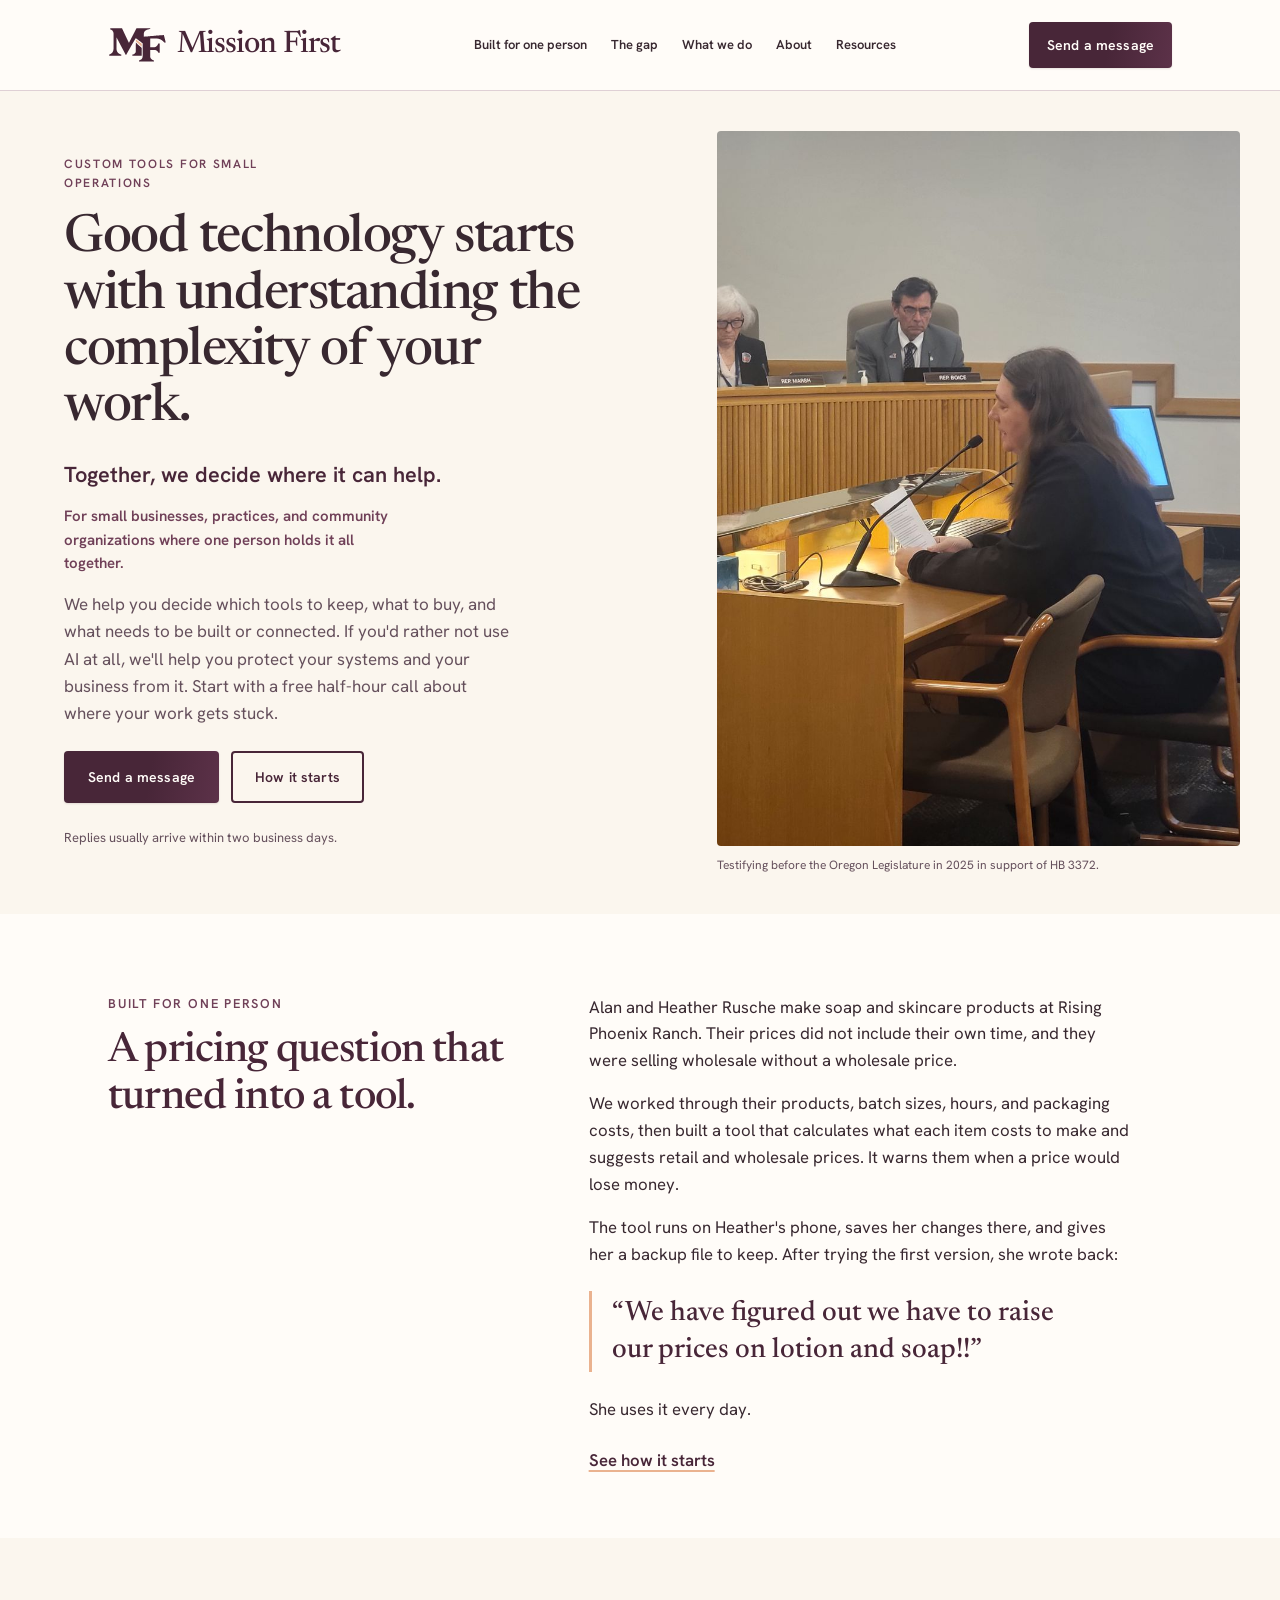
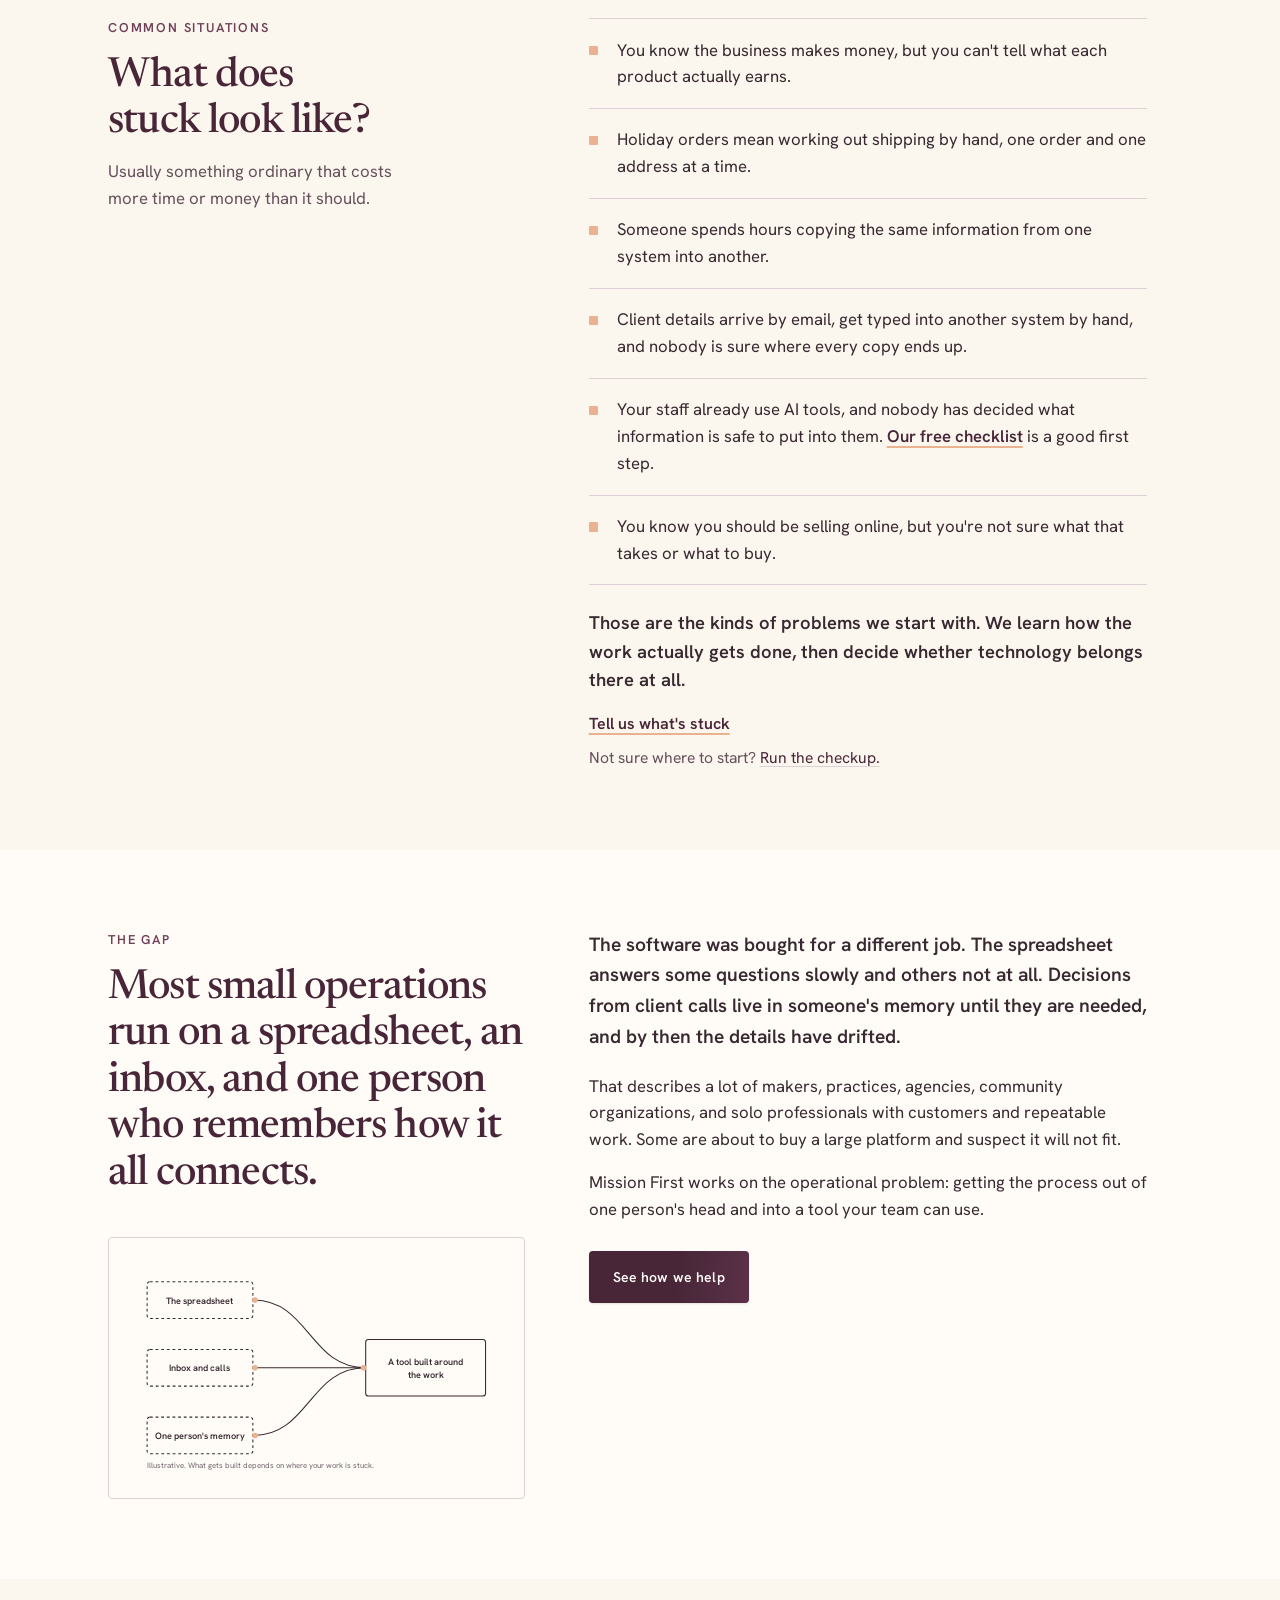
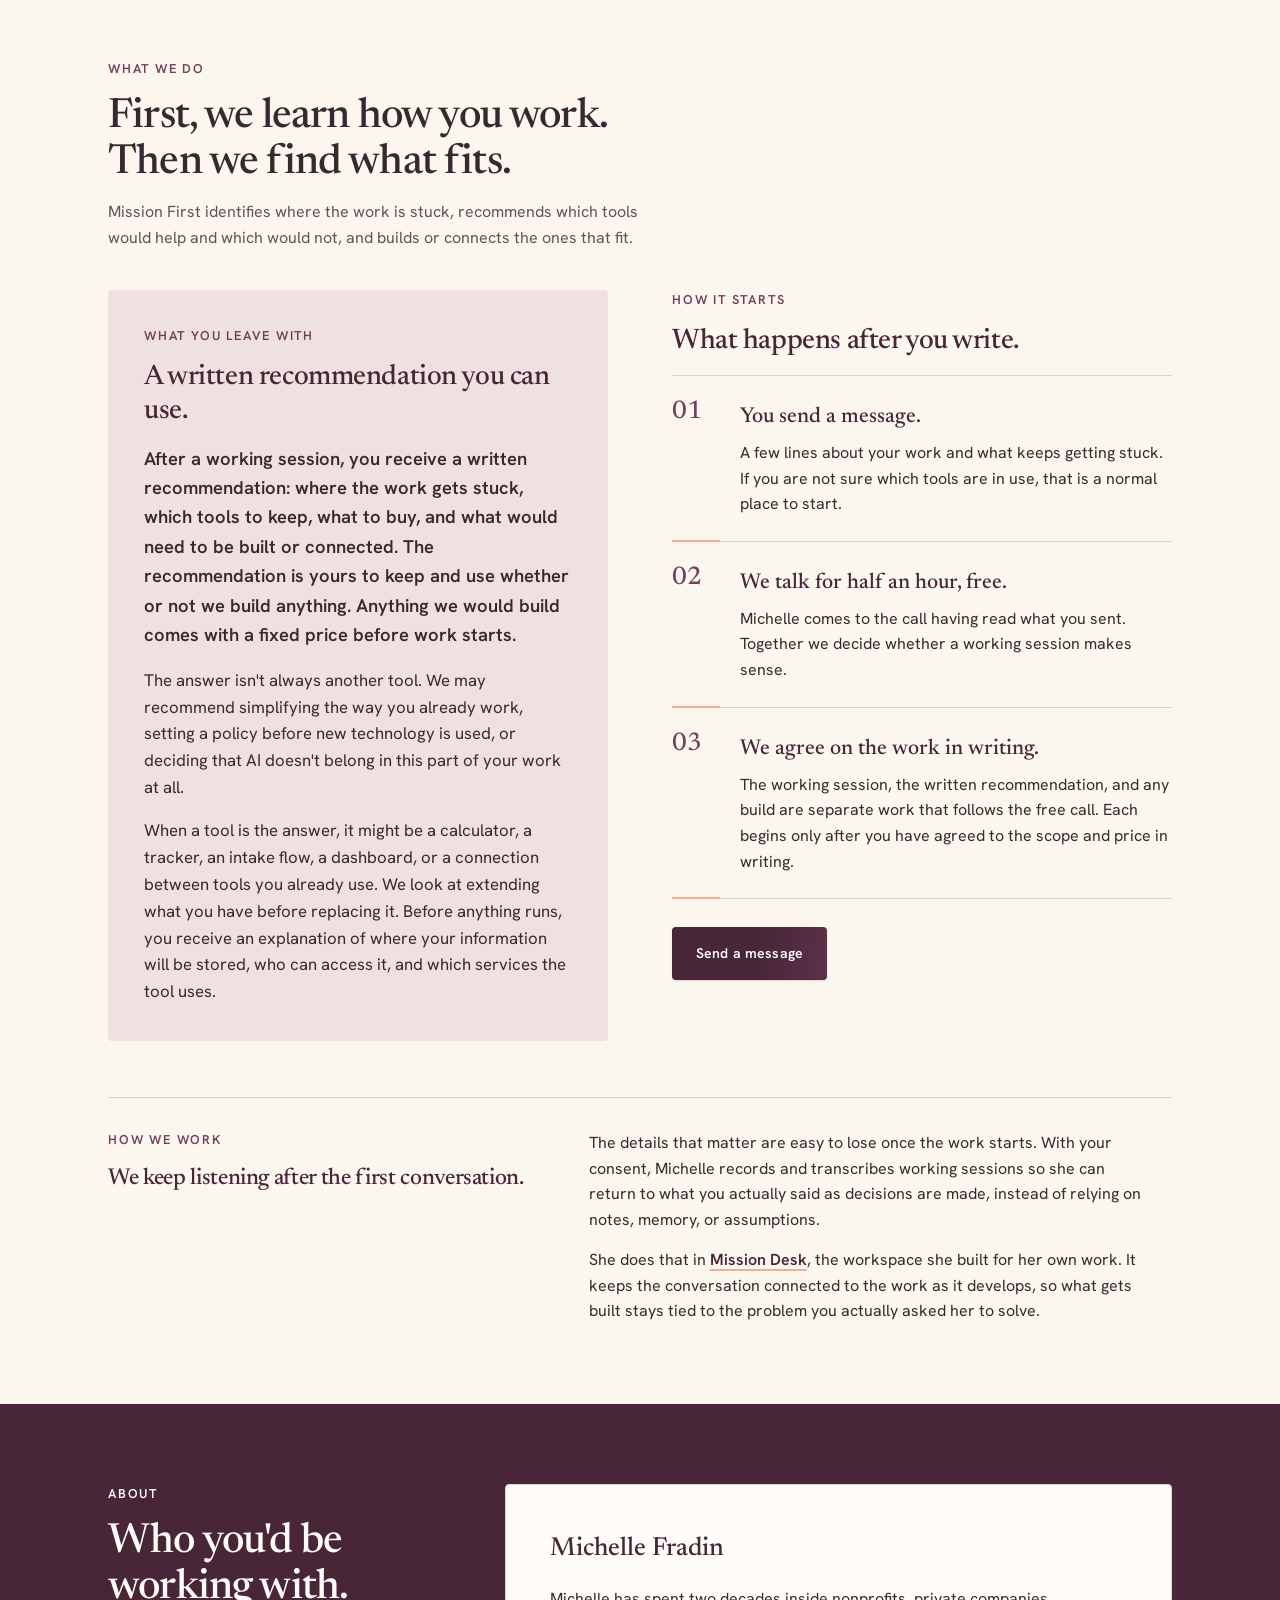
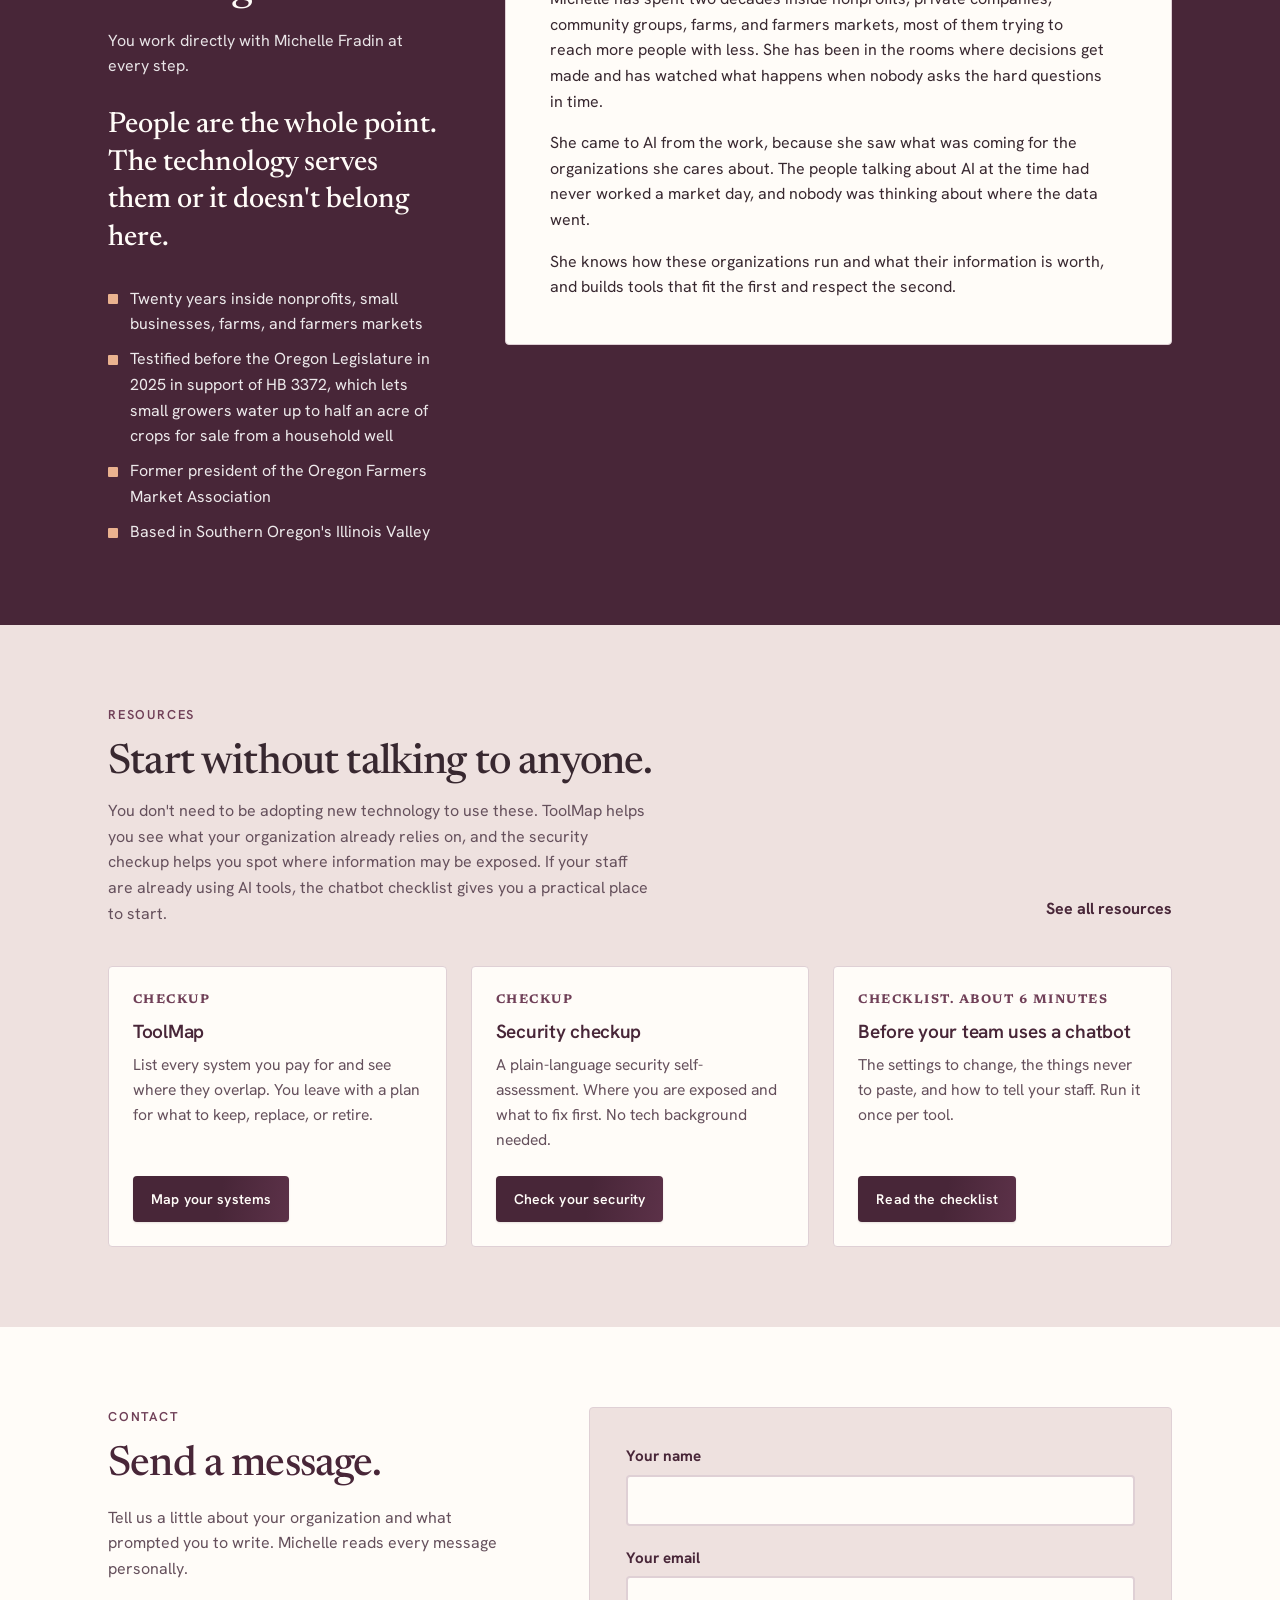
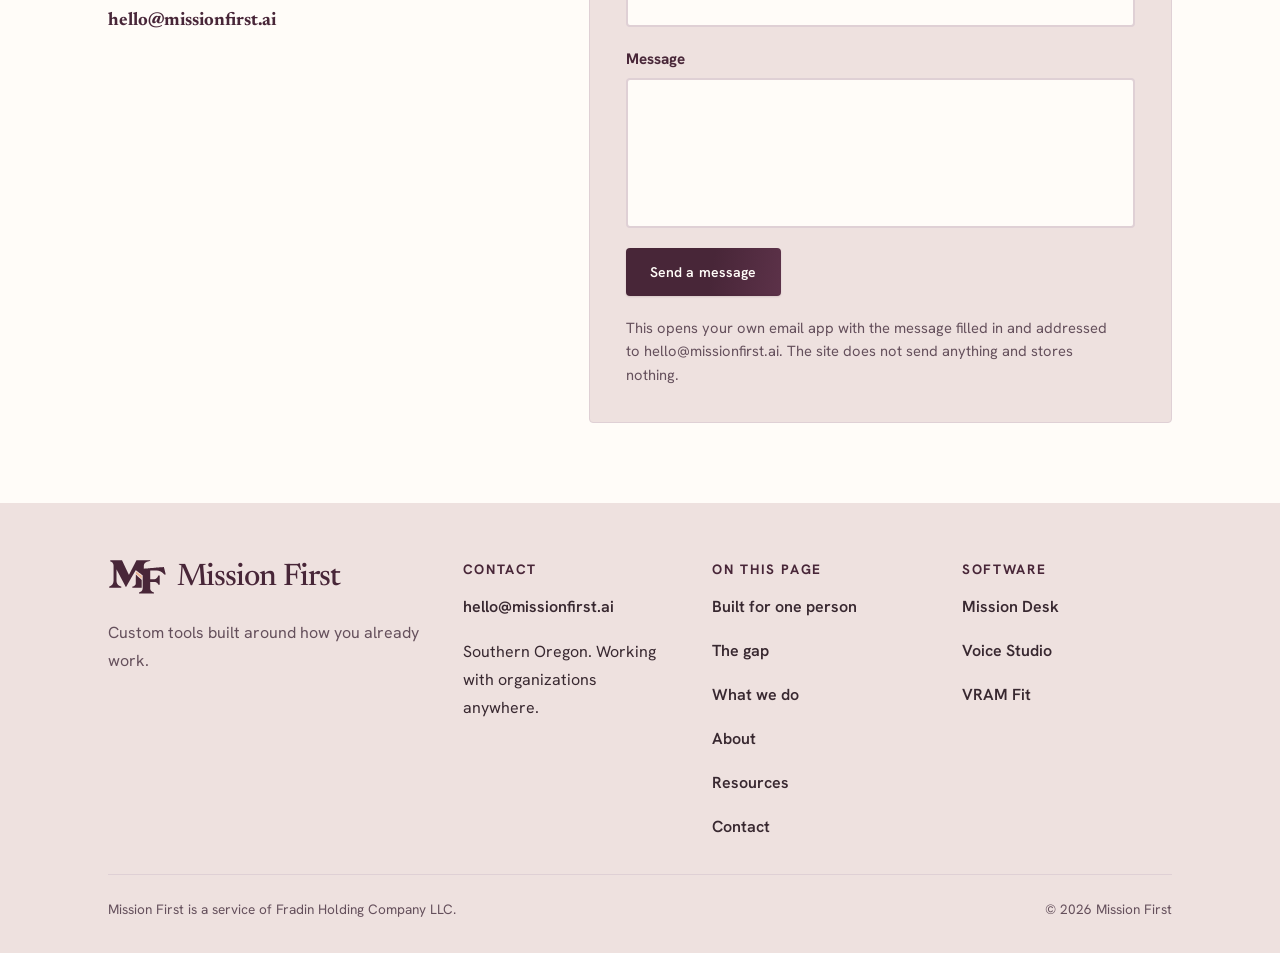
==== commit e4055d31: "Homepage: say plainly that we'll help clients who'd rather not use AI Co-Authored-By: Claude Opus 5." ====
--- a/index.html
+++ b/index.html
@@ -74,7 +74,7 @@
         <h1 id="hero-heading">Good technology starts with understanding the complexity of your work.</h1>
         <p class="hero-intro">Together, we decide where it can help.</p>
         <p class="hero-who">For small businesses, practices, and community organizations where one person holds it all together.</p>
-        <p class="lead">We help you decide which tools to keep, what to buy, and what needs to be built or connected. Start with a free half-hour call about where your work gets stuck.</p>
+        <p class="lead">We help you decide which tools to keep, what to buy, and what needs to be built or connected. If you'd rather not use AI at all, we'll help you protect your systems and your business from it. Start with a free half-hour call about where your work gets stuck.</p>
         <div class="hero-actions">
           <a href="#contact" class="btn">Send a message</a>
           <a href="#next" class="btn btn-ghost-light">How it starts</a>
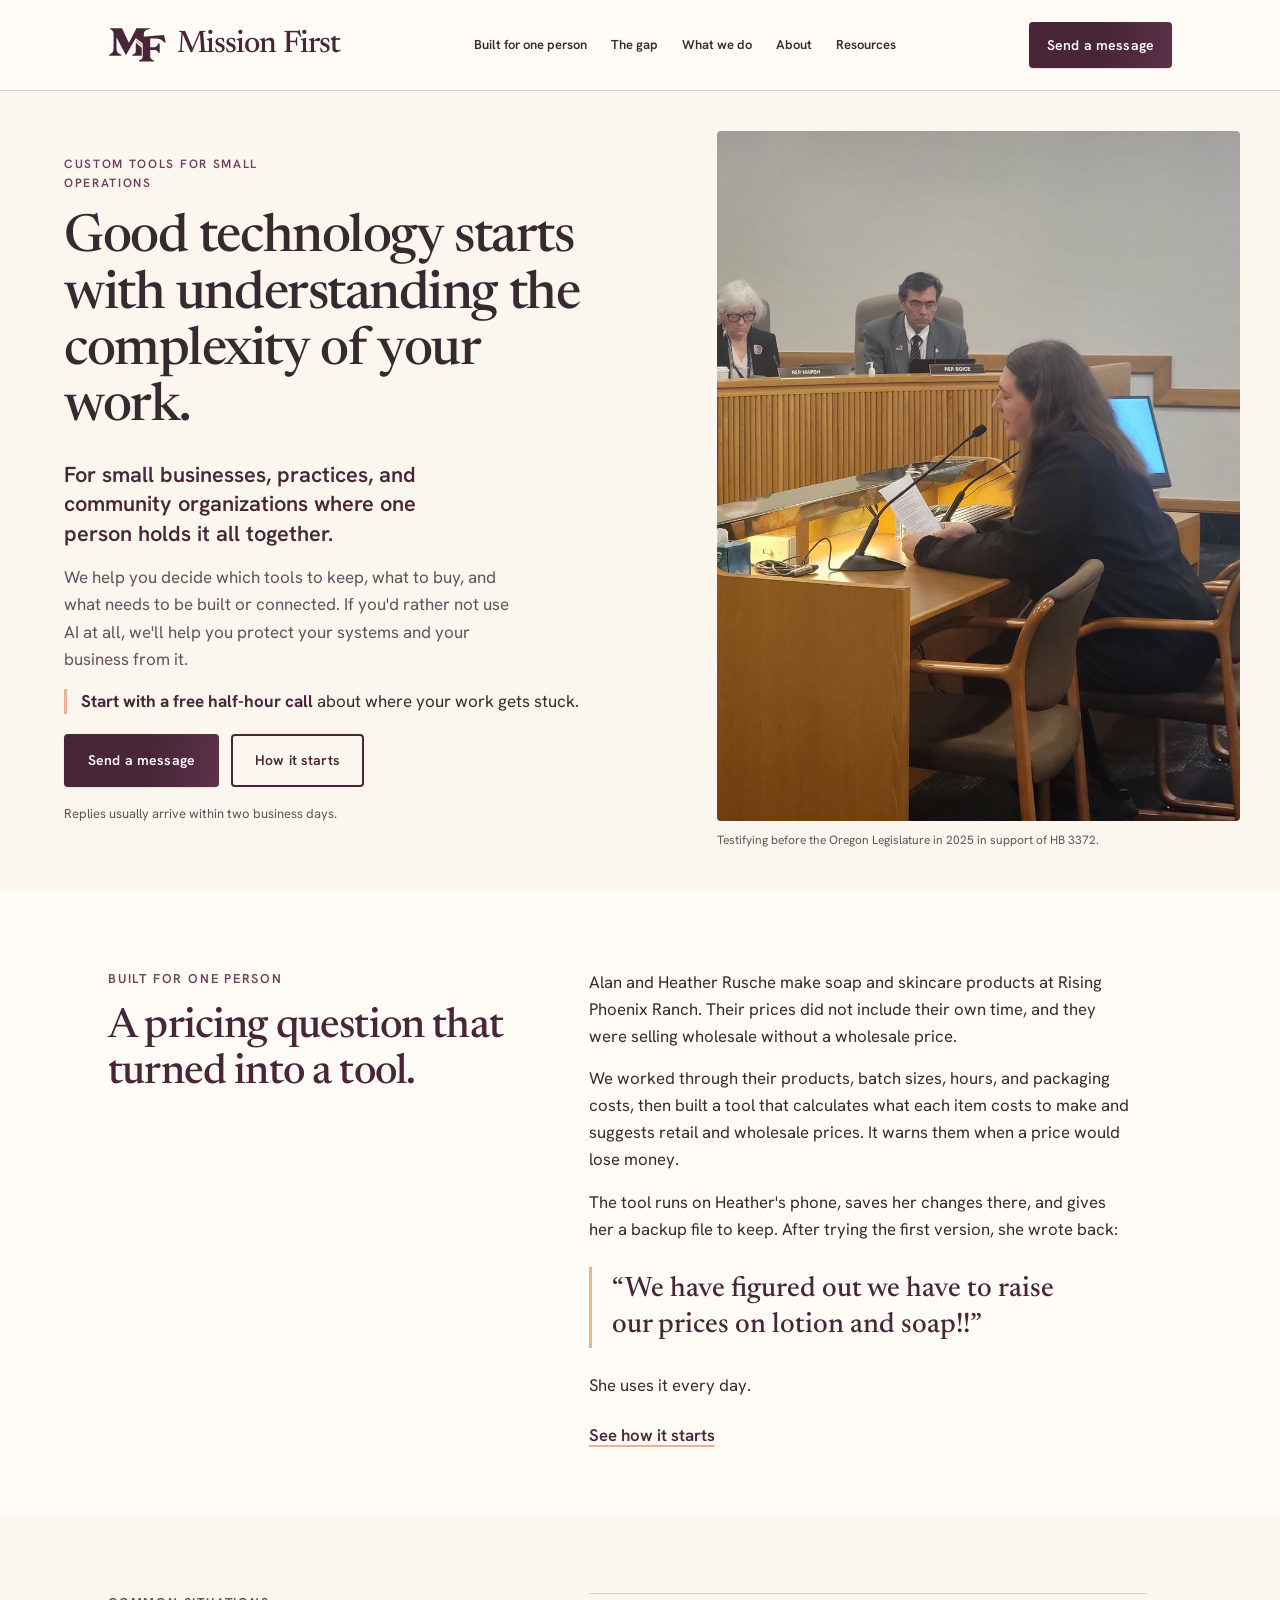
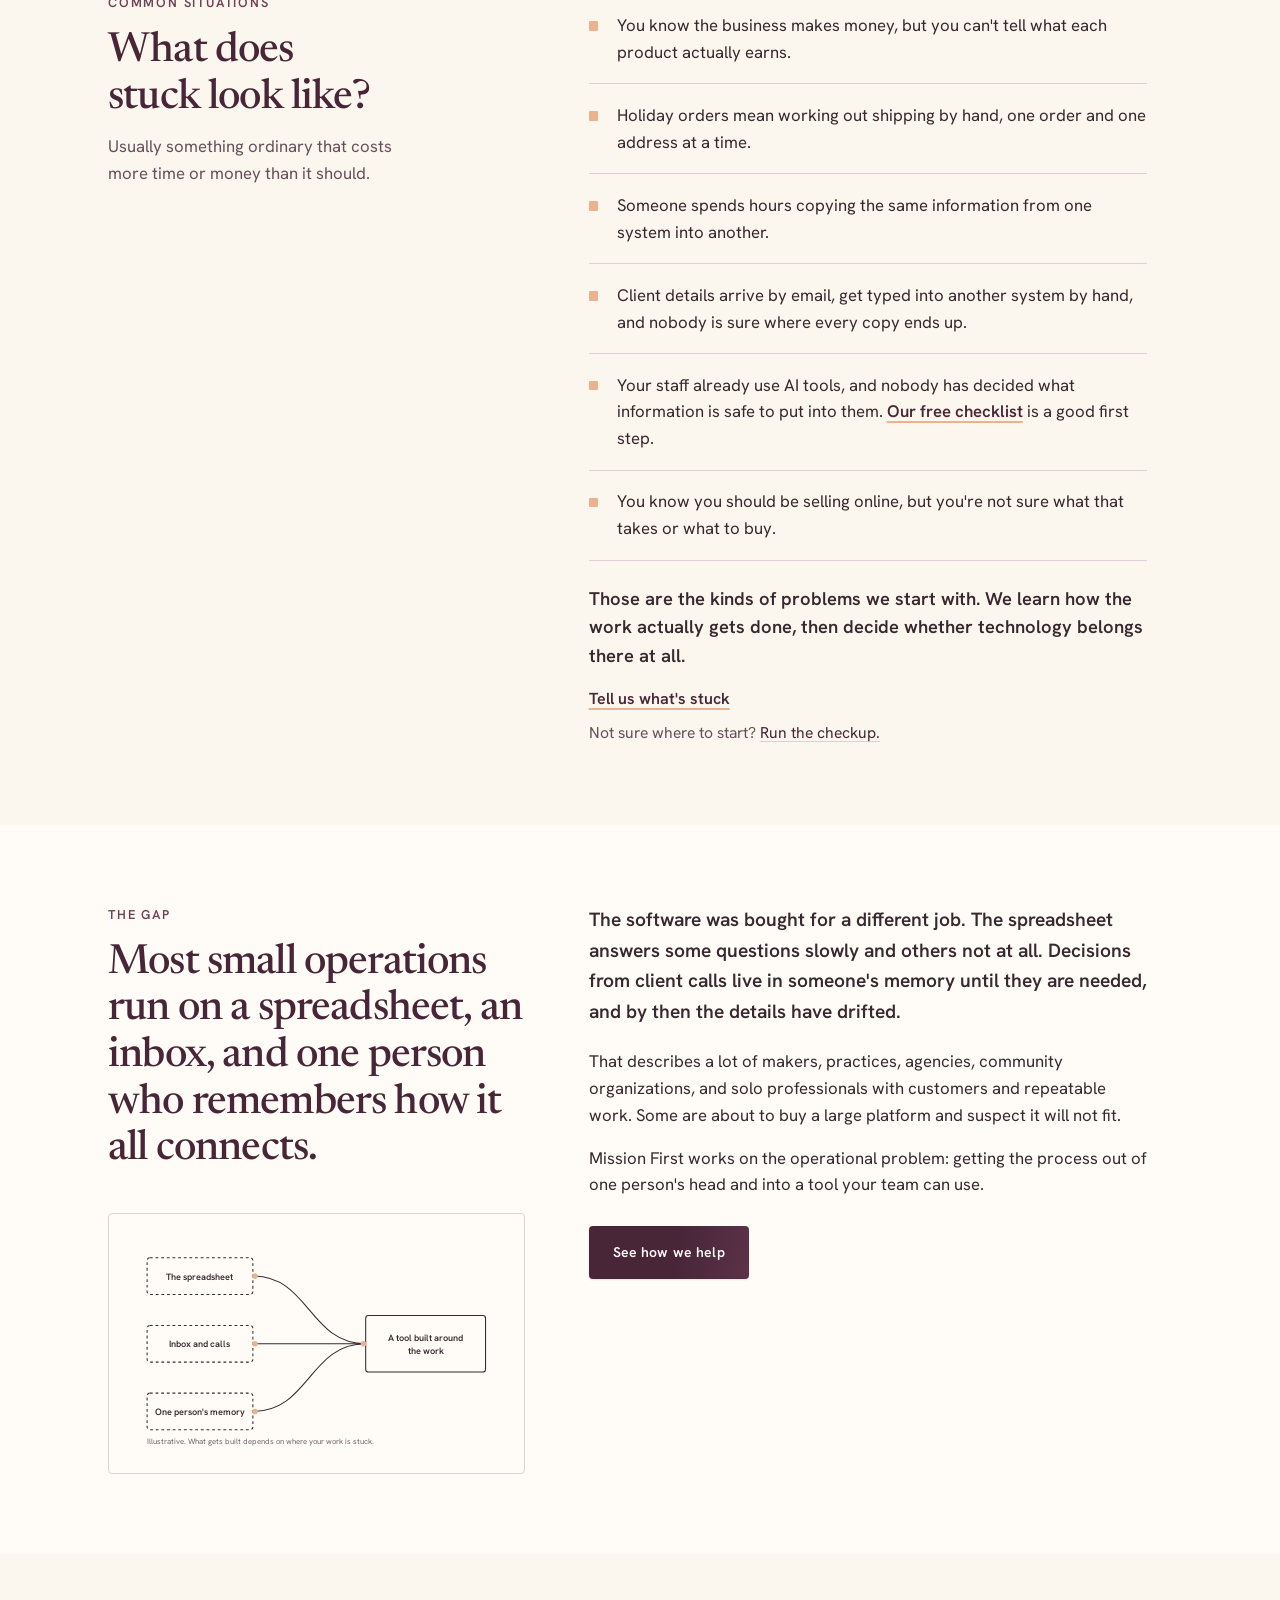
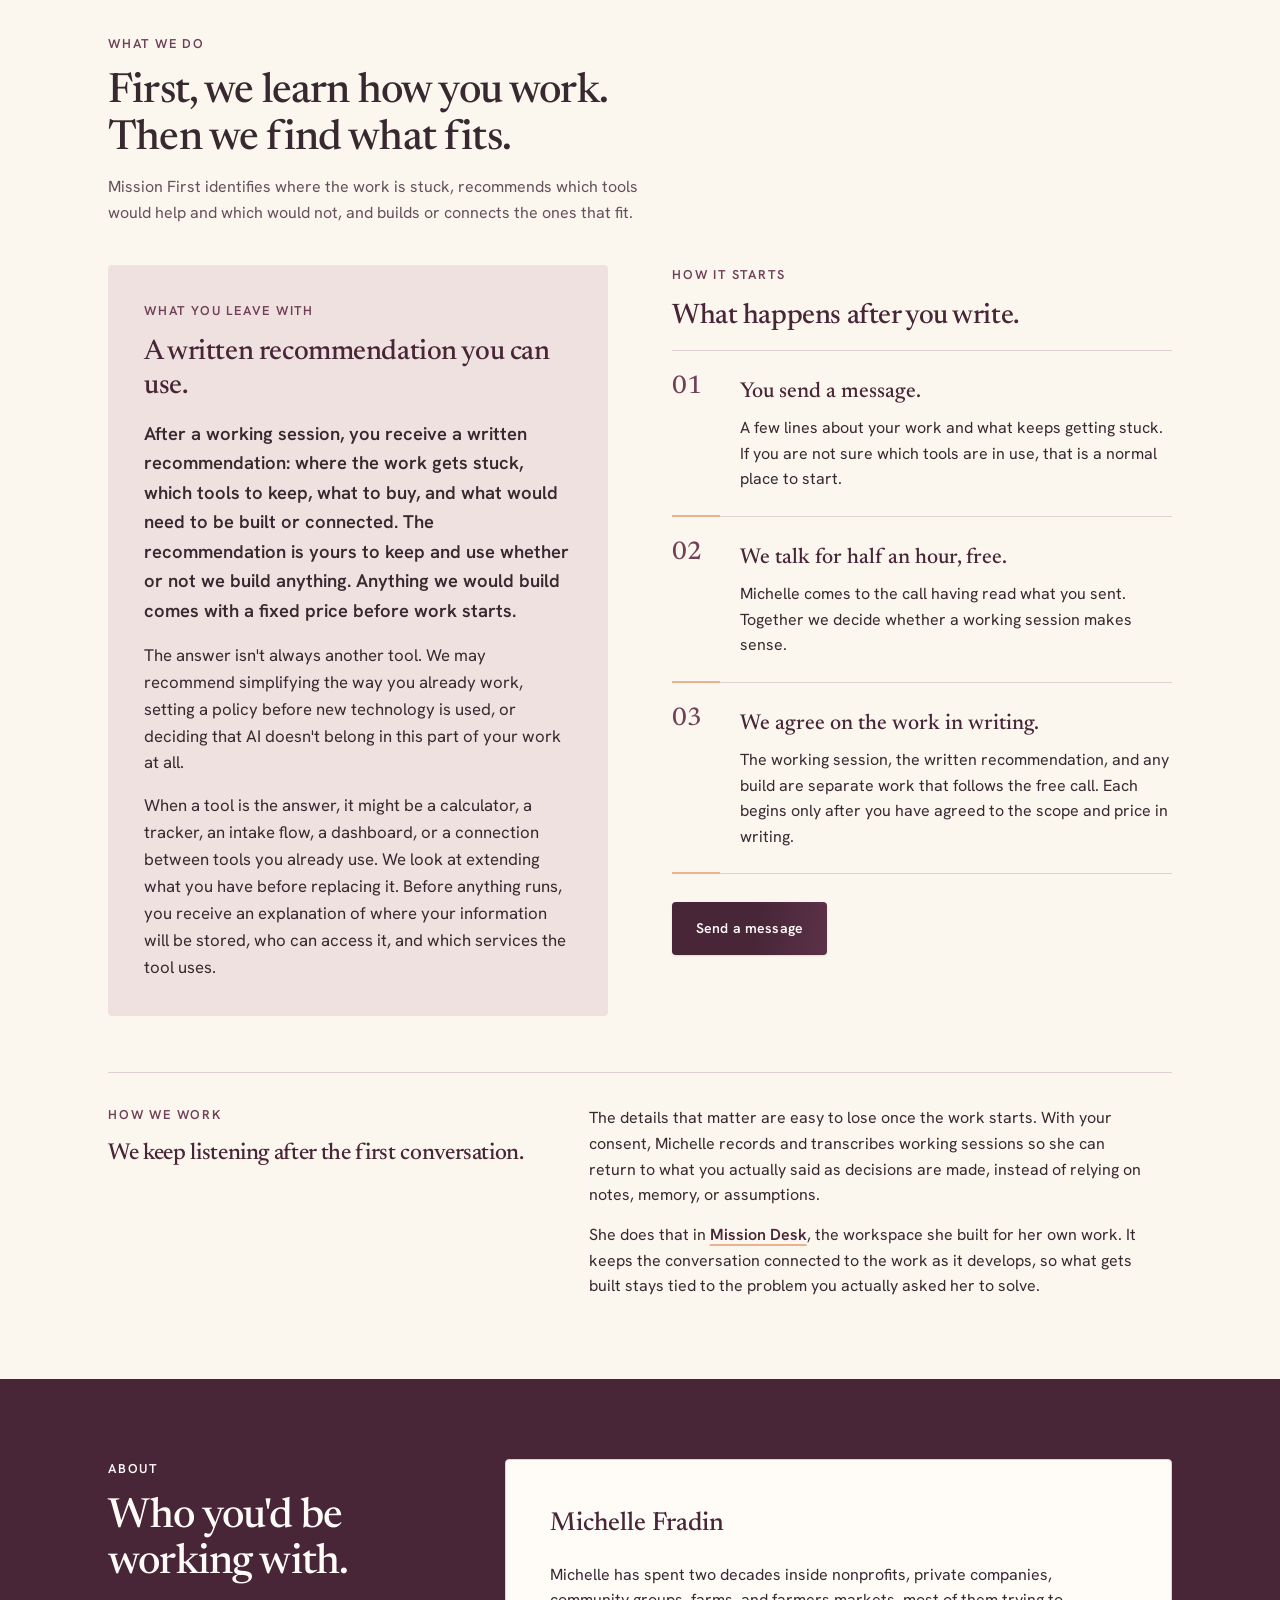
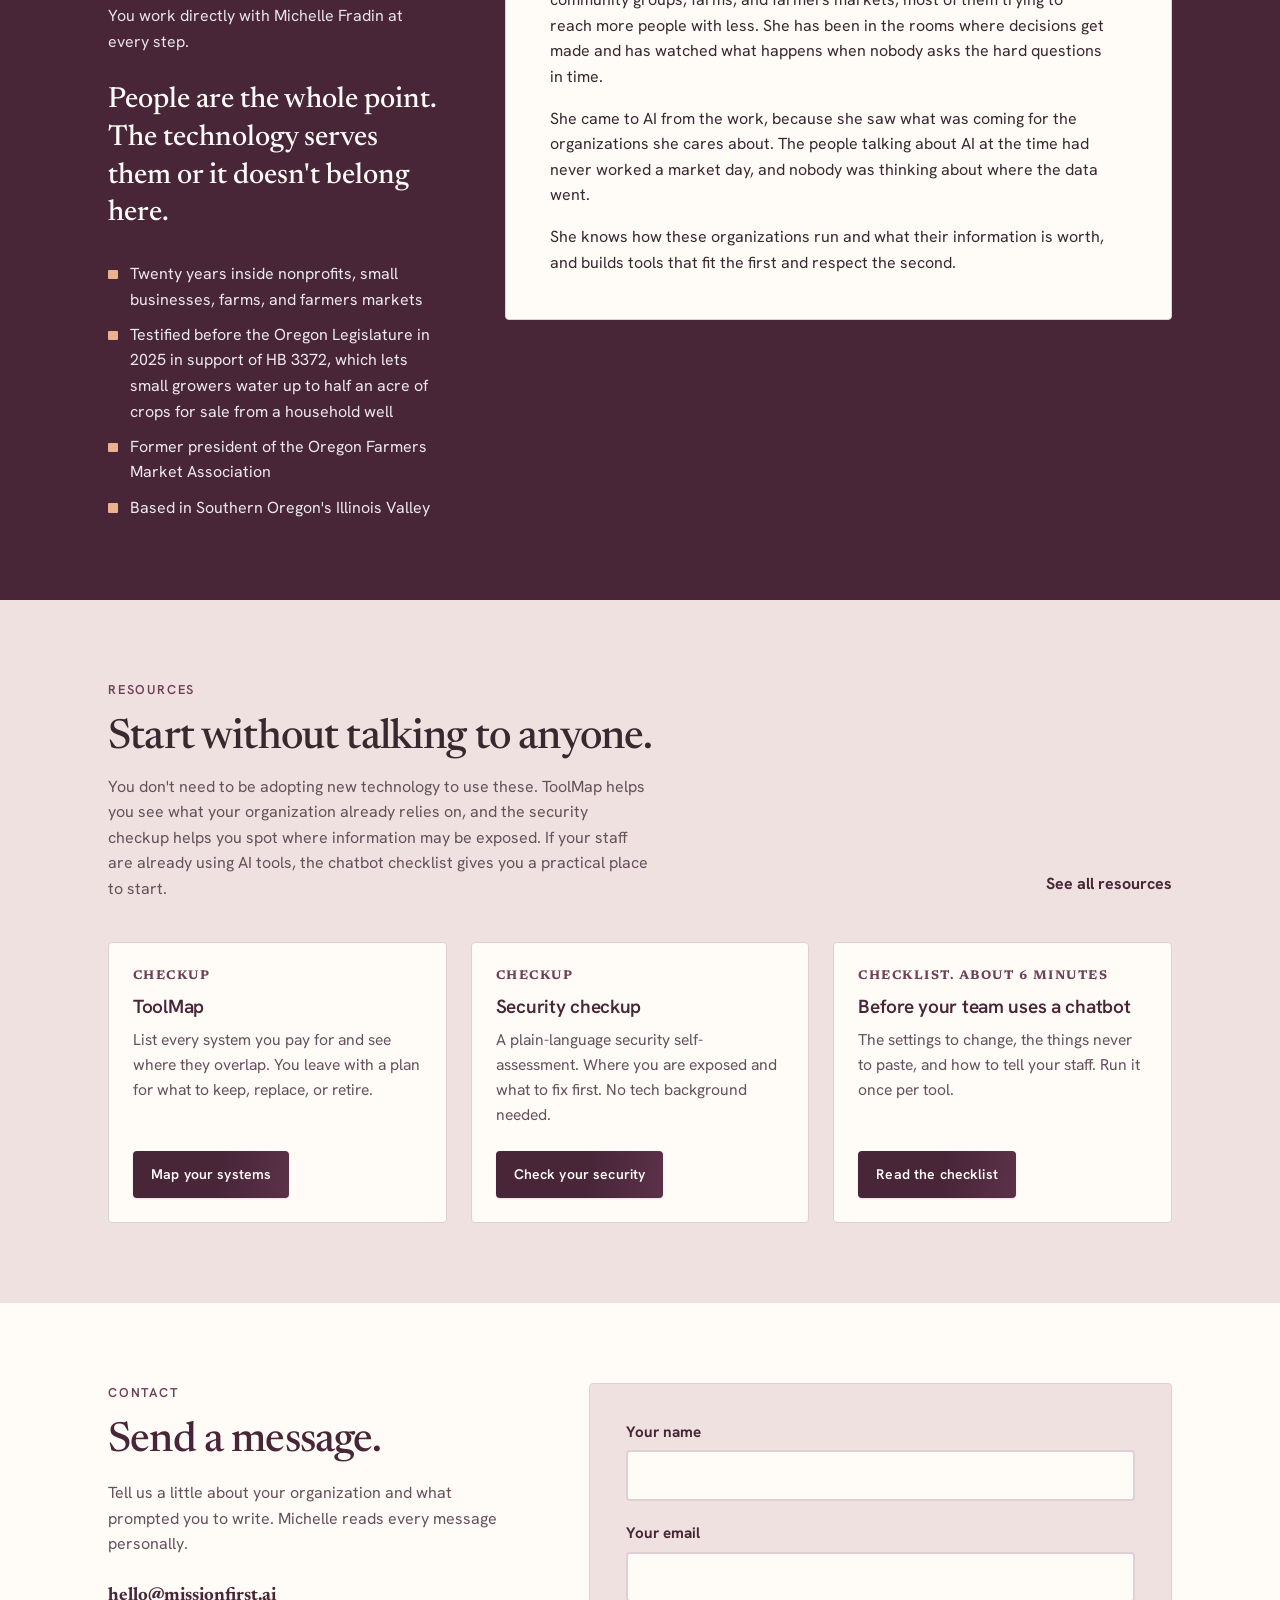
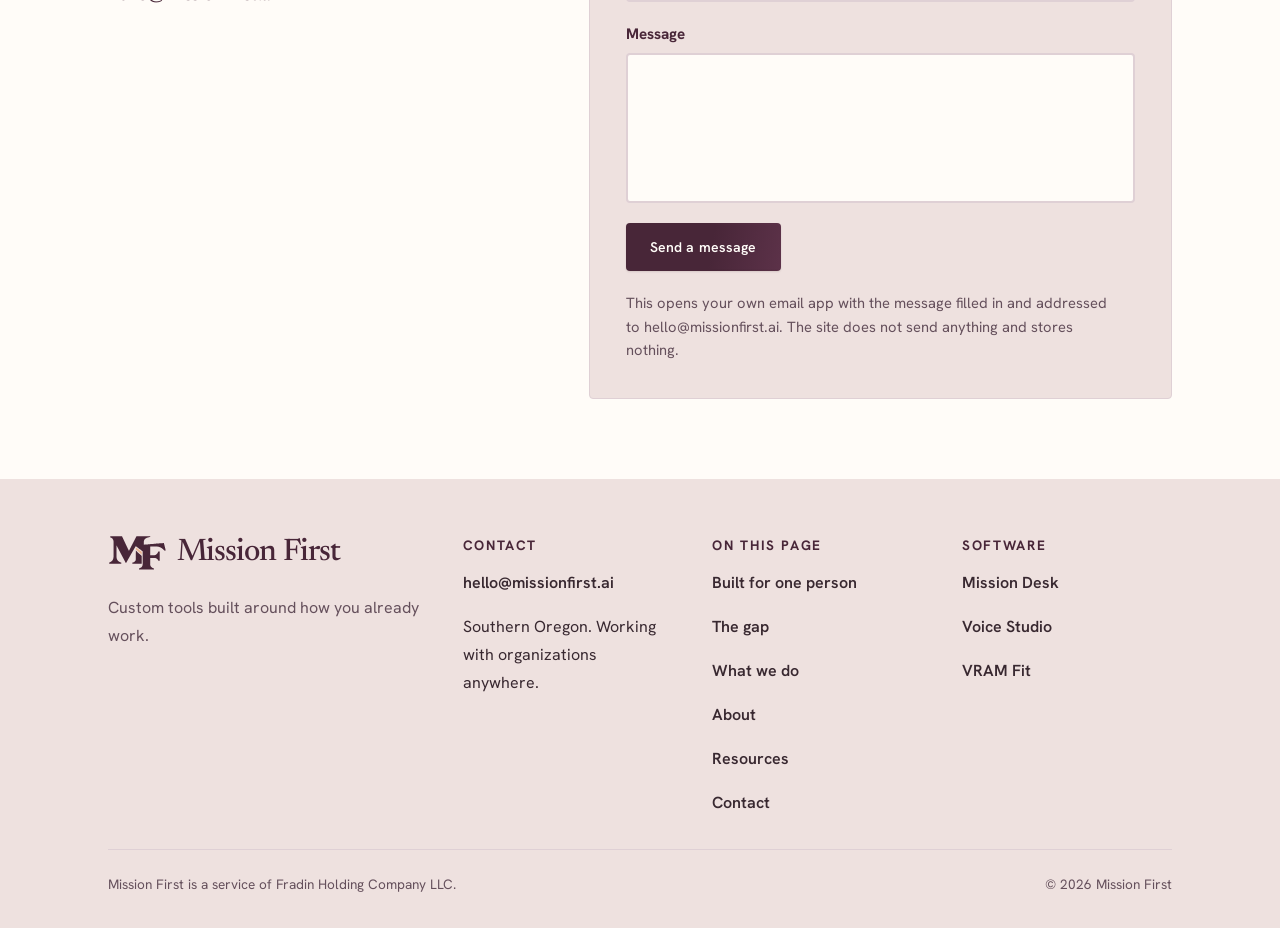
==== commit f3bdf1d4: "Share image, MF favicon, and a clearer first screen Share previews: assets/og-image.jpg (1200x630) w" ====
--- a/index.html
+++ b/index.html
@@ -6,12 +6,19 @@
   <title>Mission First by Michelle Fradin. Custom tools for small operations</title>
   <meta name="description" content="Custom tools built around how you already work. Michelle Fradin looks at how a small operation gets its work done, says which tools would help, and builds or connects the ones that fit.">
   <meta property="og:title" content="Mission First by Michelle Fradin. Custom tools for small operations">
-  <meta property="og:description" content="Good technology starts with understanding the complexity of your work. Together, we decide where it can help.">
+  <meta property="og:description" content="Good technology starts with understanding the complexity of your work. For small operations where one person holds it all together. Start with a free half-hour call.">
   <meta property="og:url" content="https://missionfirst.ai">
   <meta property="og:type" content="website">
   <link rel="canonical" href="https://missionfirst.ai">
-  <link rel="icon" href="data:image/svg+xml,%3Csvg xmlns='http://www.w3.org/2000/svg' viewBox='0 0 32 32'%3E%3Crect width='32' height='32' rx='6' fill='%23482638'/%3E%3Ccircle cx='16' cy='16' r='6' fill='%23EAB28F'/%3E%3C/svg%3E">
-  <link rel="stylesheet" href="/site.css?v=20260928e">
+  <meta property="og:image" content="https://missionfirst.ai/assets/og-image.jpg">
+  <meta property="og:image:width" content="1200">
+  <meta property="og:image:height" content="630">
+  <meta property="og:image:alt" content="Mission First. Good technology starts with understanding the complexity of your work. Michelle Fradin testifying before the Oregon Legislature.">
+  <meta name="twitter:card" content="summary_large_image">
+  <link rel="icon" href="/favicon.svg" type="image/svg+xml">
+  <link rel="icon" href="/favicon-32.png" type="image/png" sizes="32x32">
+  <link rel="apple-touch-icon" href="/apple-touch-icon.png">
+  <link rel="stylesheet" href="/site.css?v=20261110a">
   <script type="application/ld+json">
   {
     "@context": "https://schema.org",
@@ -72,9 +79,9 @@
       <div class="container hero-content">
         <span class="eyebrow">Custom tools for small operations</span>
         <h1 id="hero-heading">Good technology starts with understanding the complexity of your work.</h1>
-        <p class="hero-intro">Together, we decide where it can help.</p>
-        <p class="hero-who">For small businesses, practices, and community organizations where one person holds it all together.</p>
-        <p class="lead">We help you decide which tools to keep, what to buy, and what needs to be built or connected. If you'd rather not use AI at all, we'll help you protect your systems and your business from it. Start with a free half-hour call about where your work gets stuck.</p>
+        <p class="hero-intro">For small businesses, practices, and community organizations where one person holds it all together.</p>
+        <p class="lead">We help you decide which tools to keep, what to buy, and what needs to be built or connected. If you'd rather not use AI at all, we'll help you protect your systems and your business from it.</p>
+        <p class="hero-offer"><strong>Start with a free half-hour call</strong> about where your work gets stuck.</p>
         <div class="hero-actions">
           <a href="#contact" class="btn">Send a message</a>
           <a href="#next" class="btn btn-ghost-light">How it starts</a>
--- a/site.css
+++ b/site.css
@@ -678,6 +678,12 @@
 }
 /* Copy round 3, 2026-09-28: who-it-suits line, "What you leave with", phone screenshot. */
 .hero-who { font-size: 15px; line-height: 1.55; font-weight: 600; color: var(--accent-deep); max-width: 44ch; margin: -8px 0 16px; }
+/* First-screen pass, 2026-11-10: audience line takes the intro slot, free call gets its own line. */
+.hero .hero-intro { max-width: 30ch; margin-bottom: 14px; }
+.hero-offer { font-size: 17px; line-height: 1.5; color: var(--ink); max-width: 62ch; margin-top: 16px; padding-left: 14px; border-left: 3px solid var(--accent); }
+.hero-offer + .hero-actions { margin: 20px 0 16px; }
+.hero-offer strong { color: var(--brand); font-weight: 700; }
+@media (max-width: 640px) { .hero-offer { font-size: 16px; } }
 .leave { background: var(--surface-tint); padding: 64px 0; }
 .leave-grid { display: grid; grid-template-columns: 1fr; gap: 1.5rem 4rem; }
 @media (min-width: 900px) { .leave-grid { grid-template-columns: 5fr 7fr; align-items: start; } }
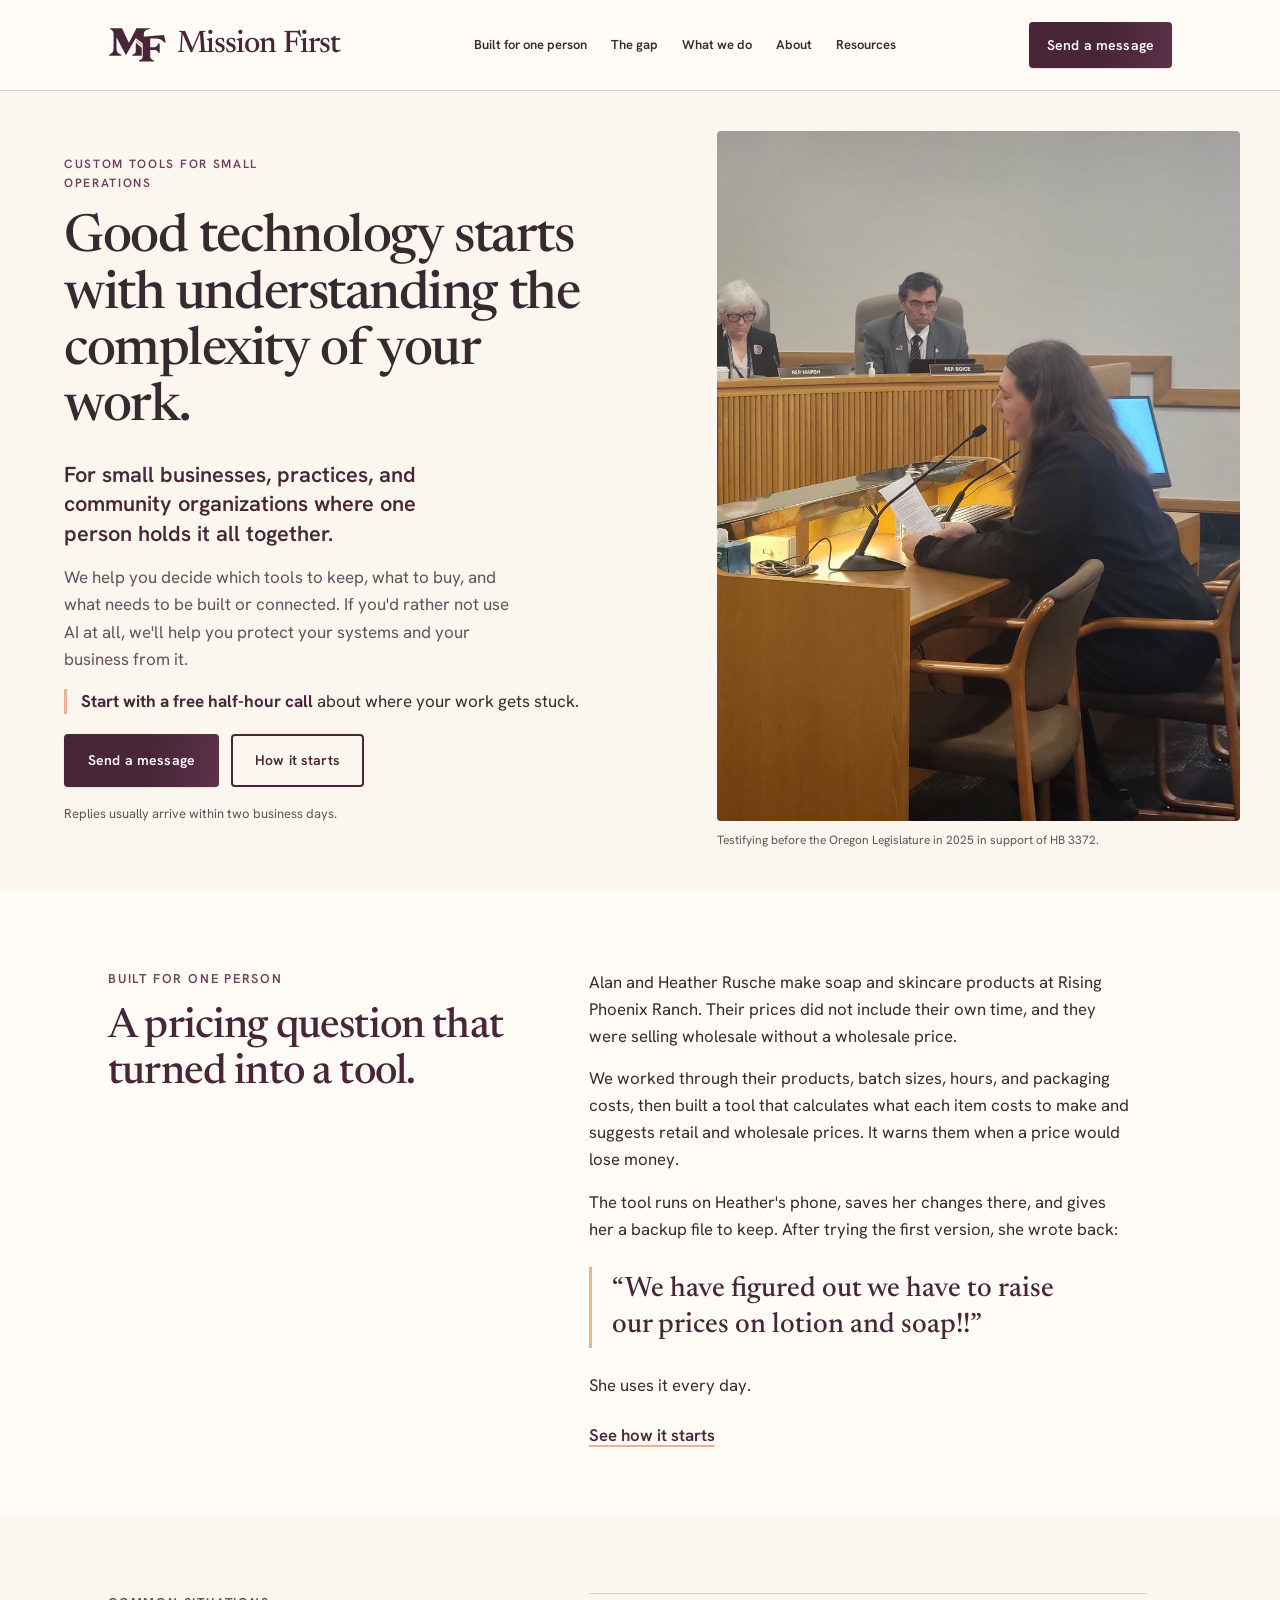
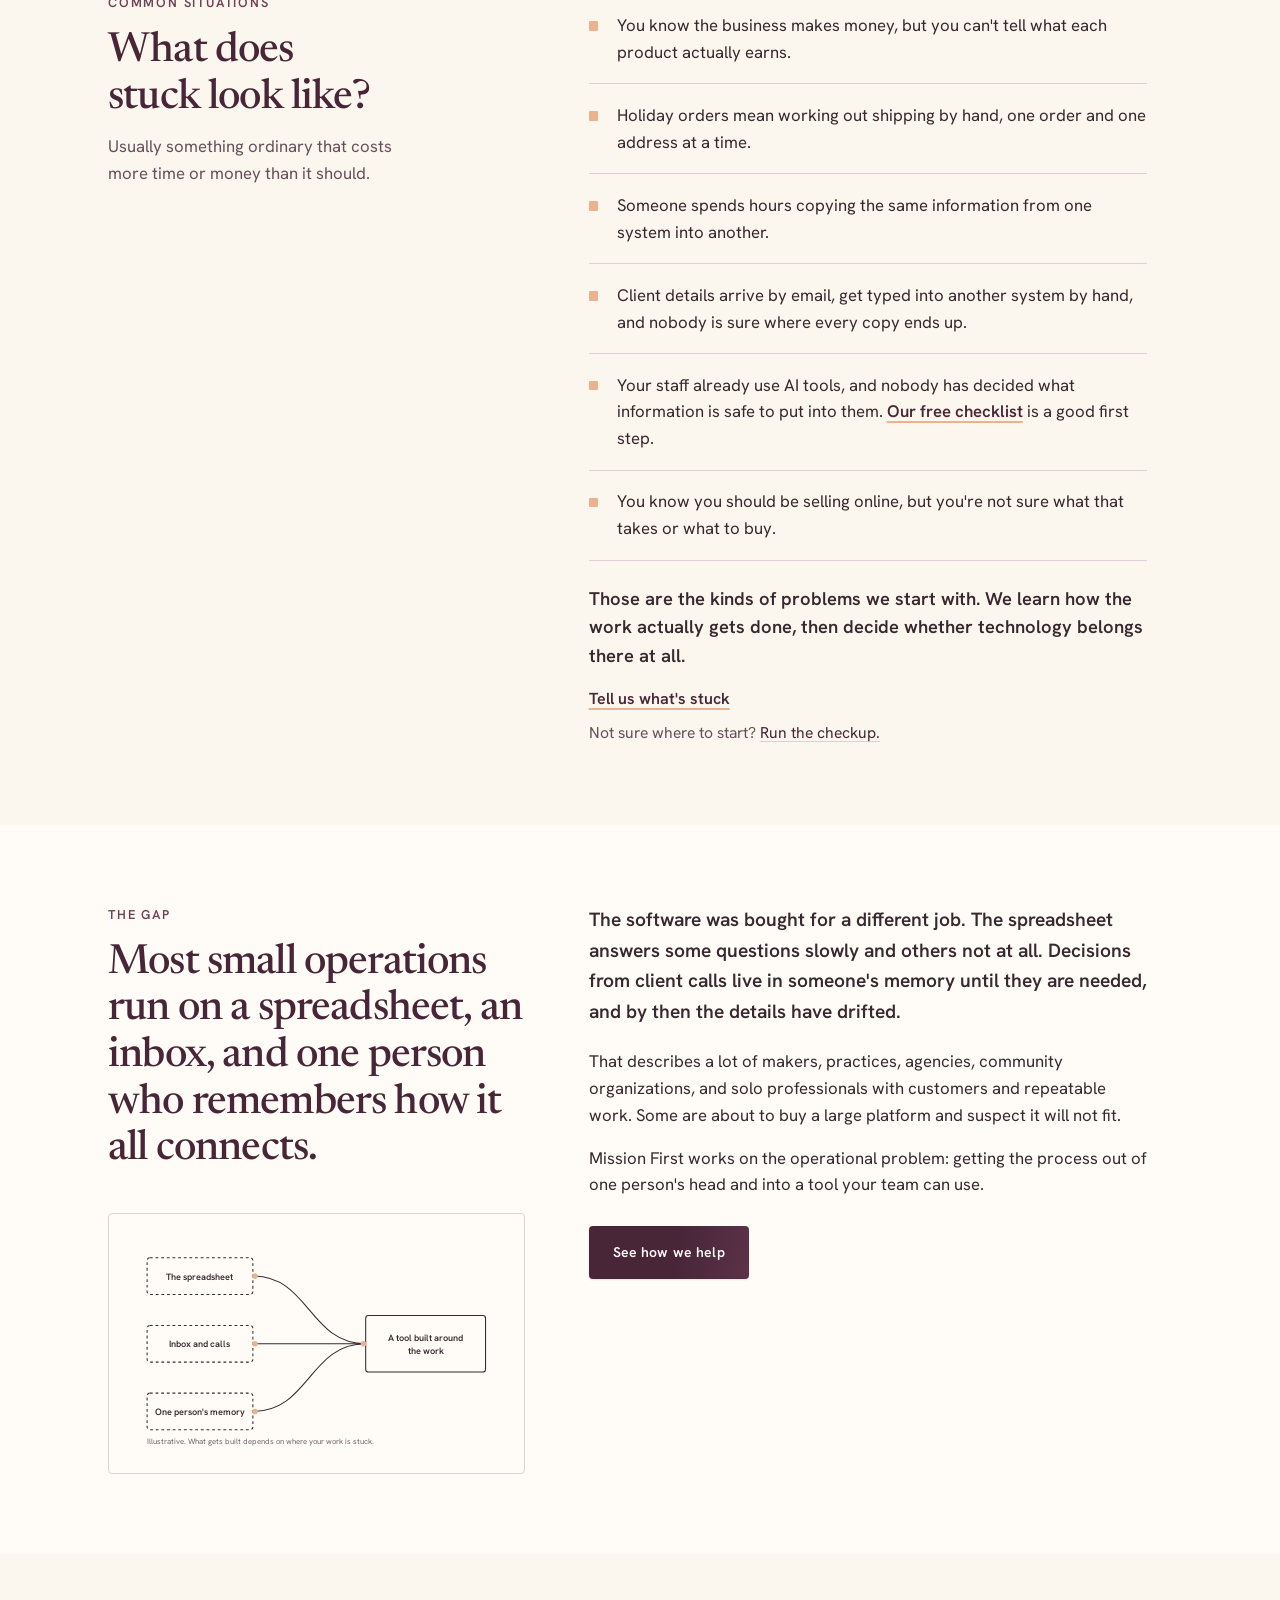
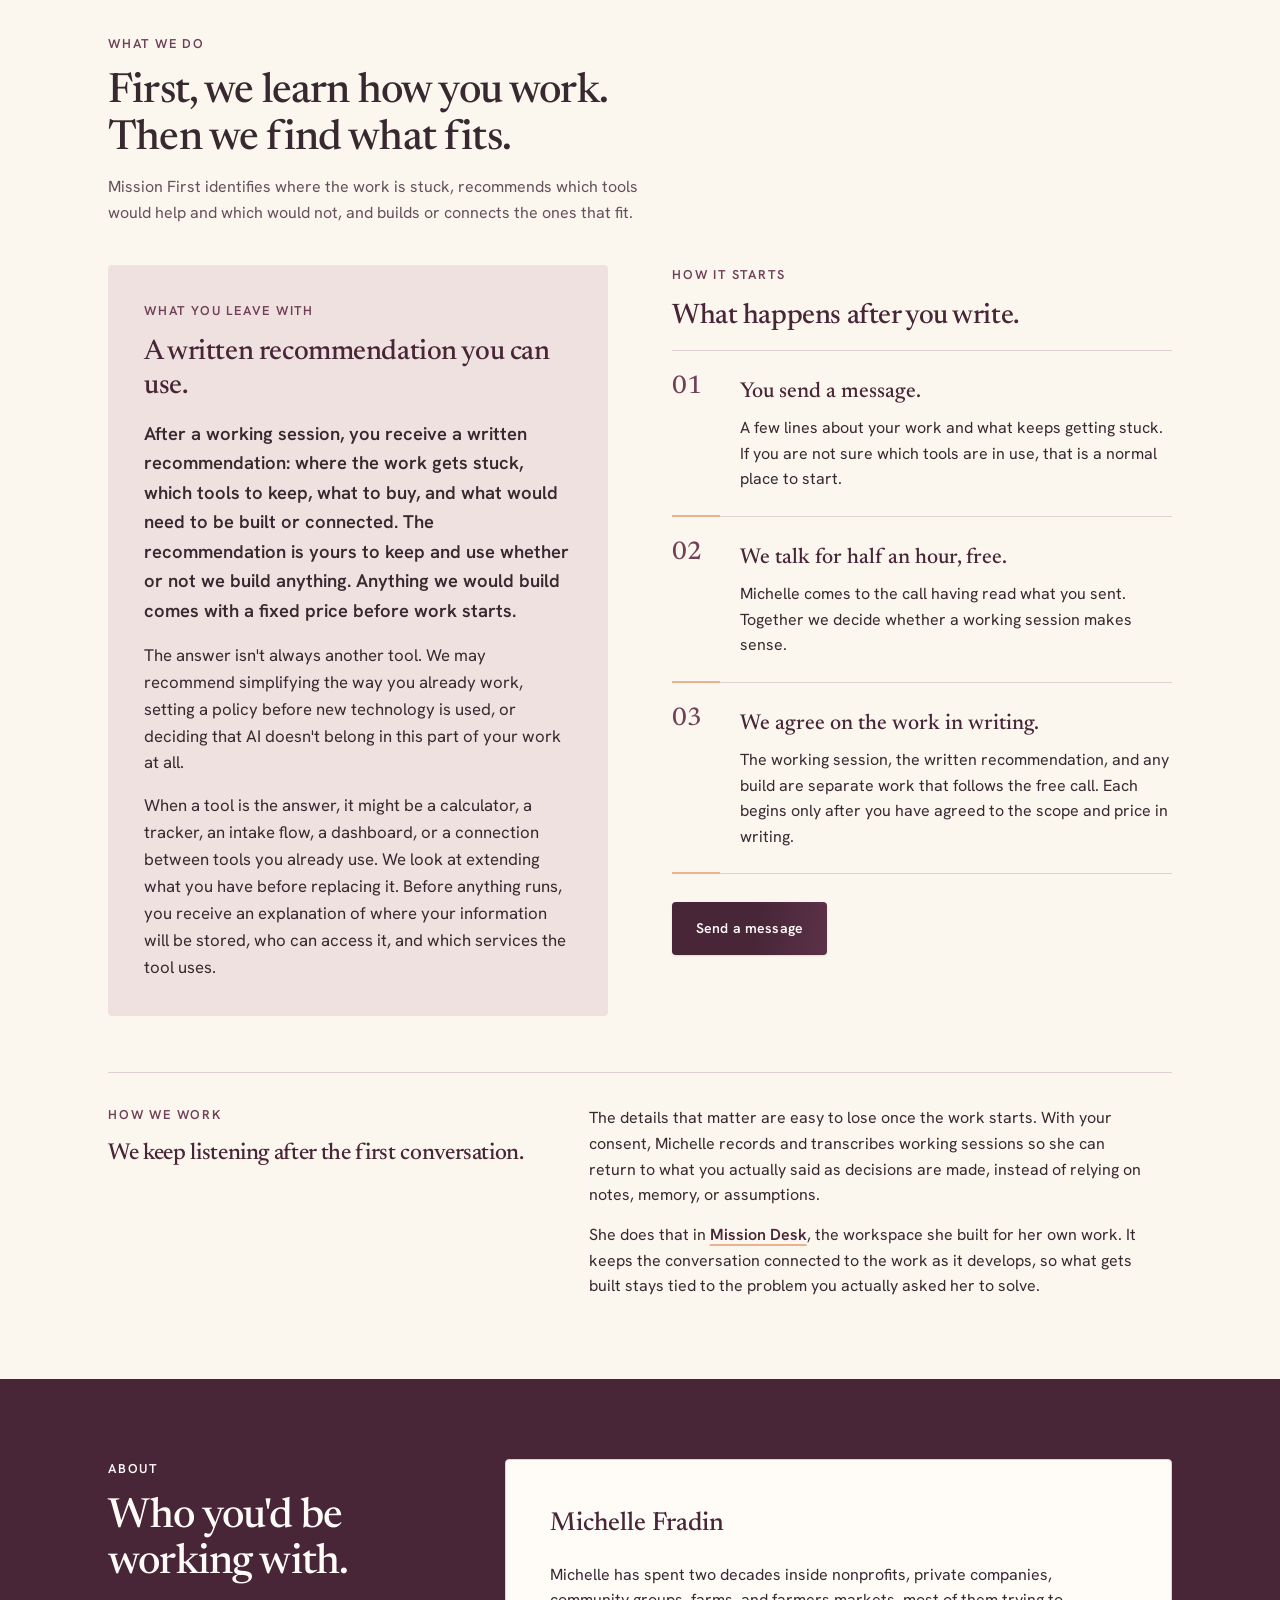
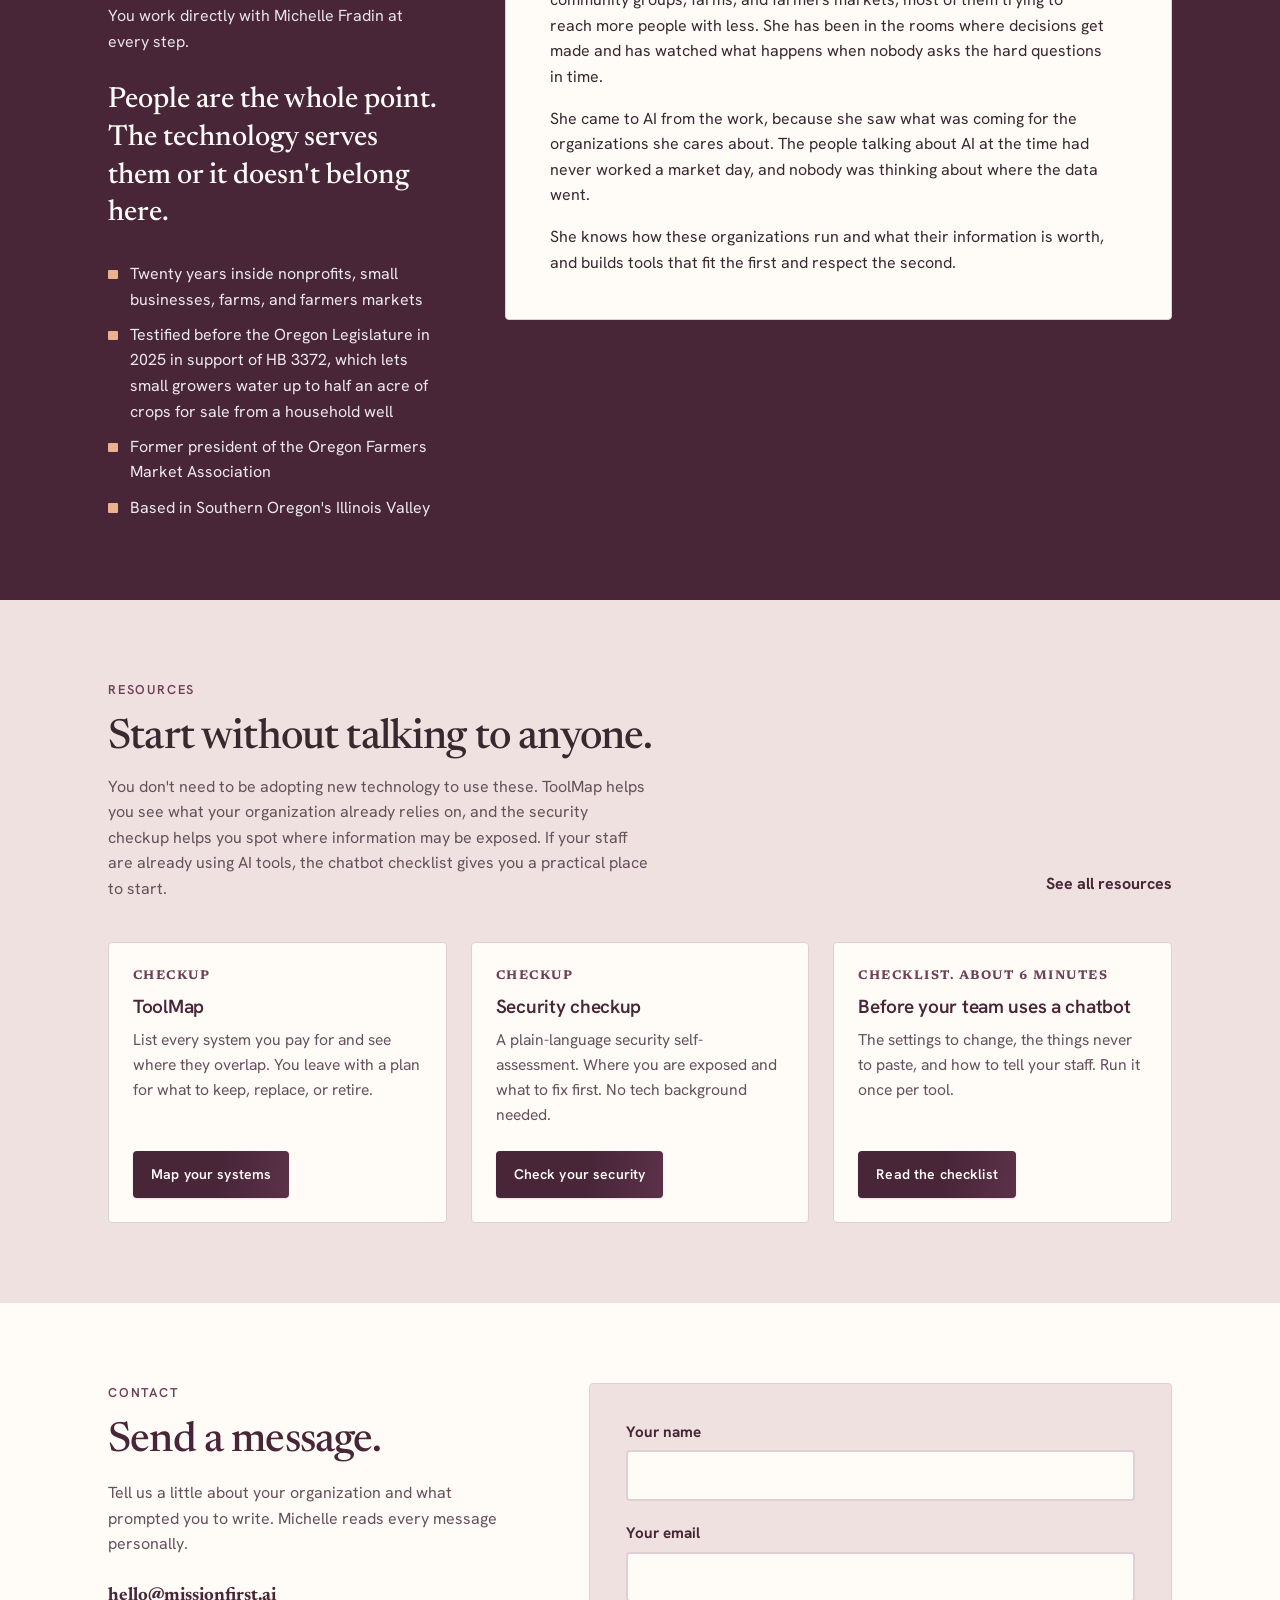
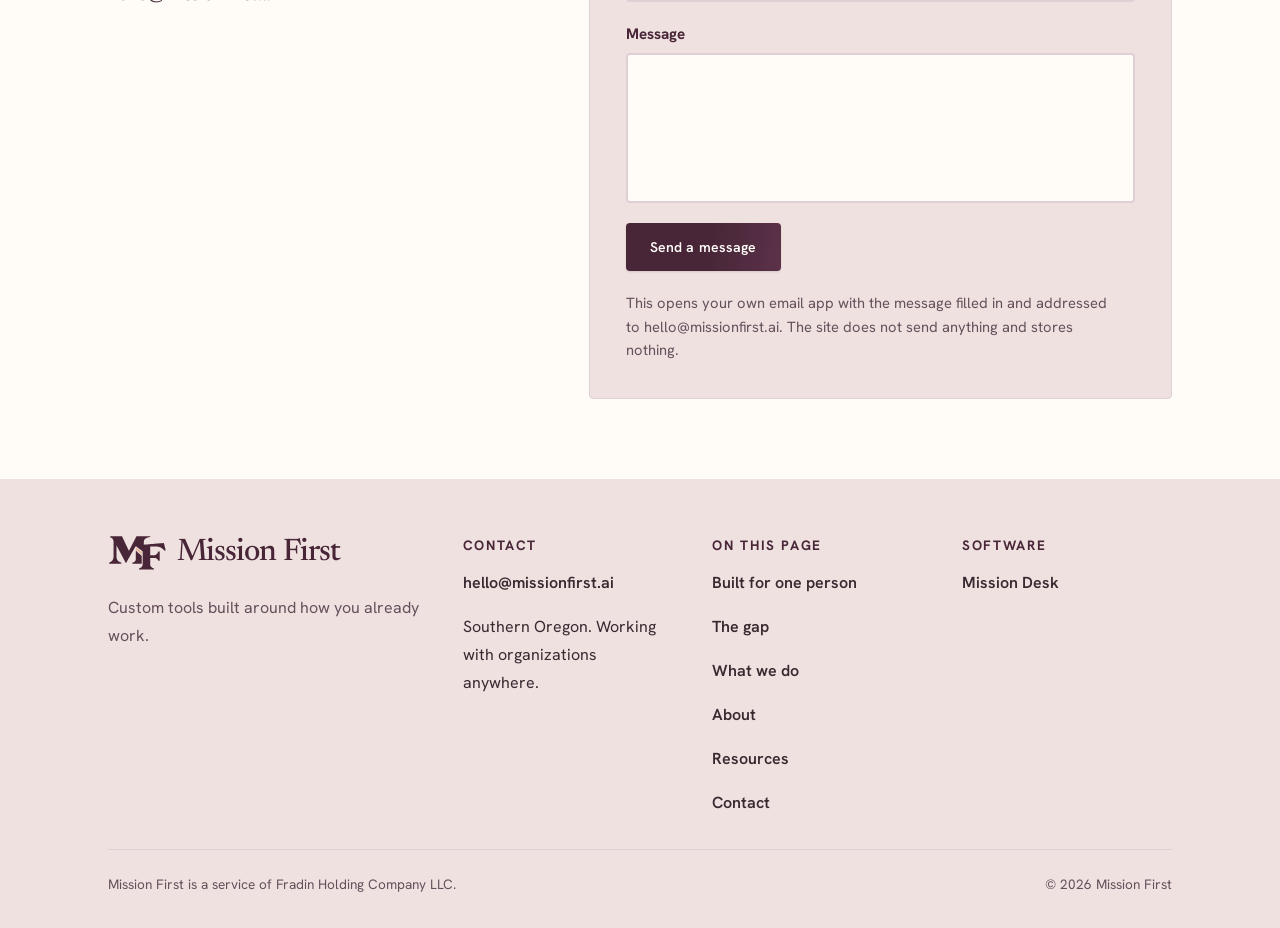
==== commit 5a7f0f3c: "Footer: list only Mission Desk under Software Voice Studio and VRAM Fit come out of the footer on th" ====
--- a/index.html
+++ b/index.html
@@ -342,8 +342,6 @@
         <div>
           <h4>Software</h4>
           <p><a href="/mission-desk/">Mission Desk</a></p>
-          <p><a href="/voice-studio/">Voice Studio</a></p>
-          <p><a href="/vramcalculator/">VRAM Fit</a></p>
         </div>
       </div>
       <div class="footer-legal">
